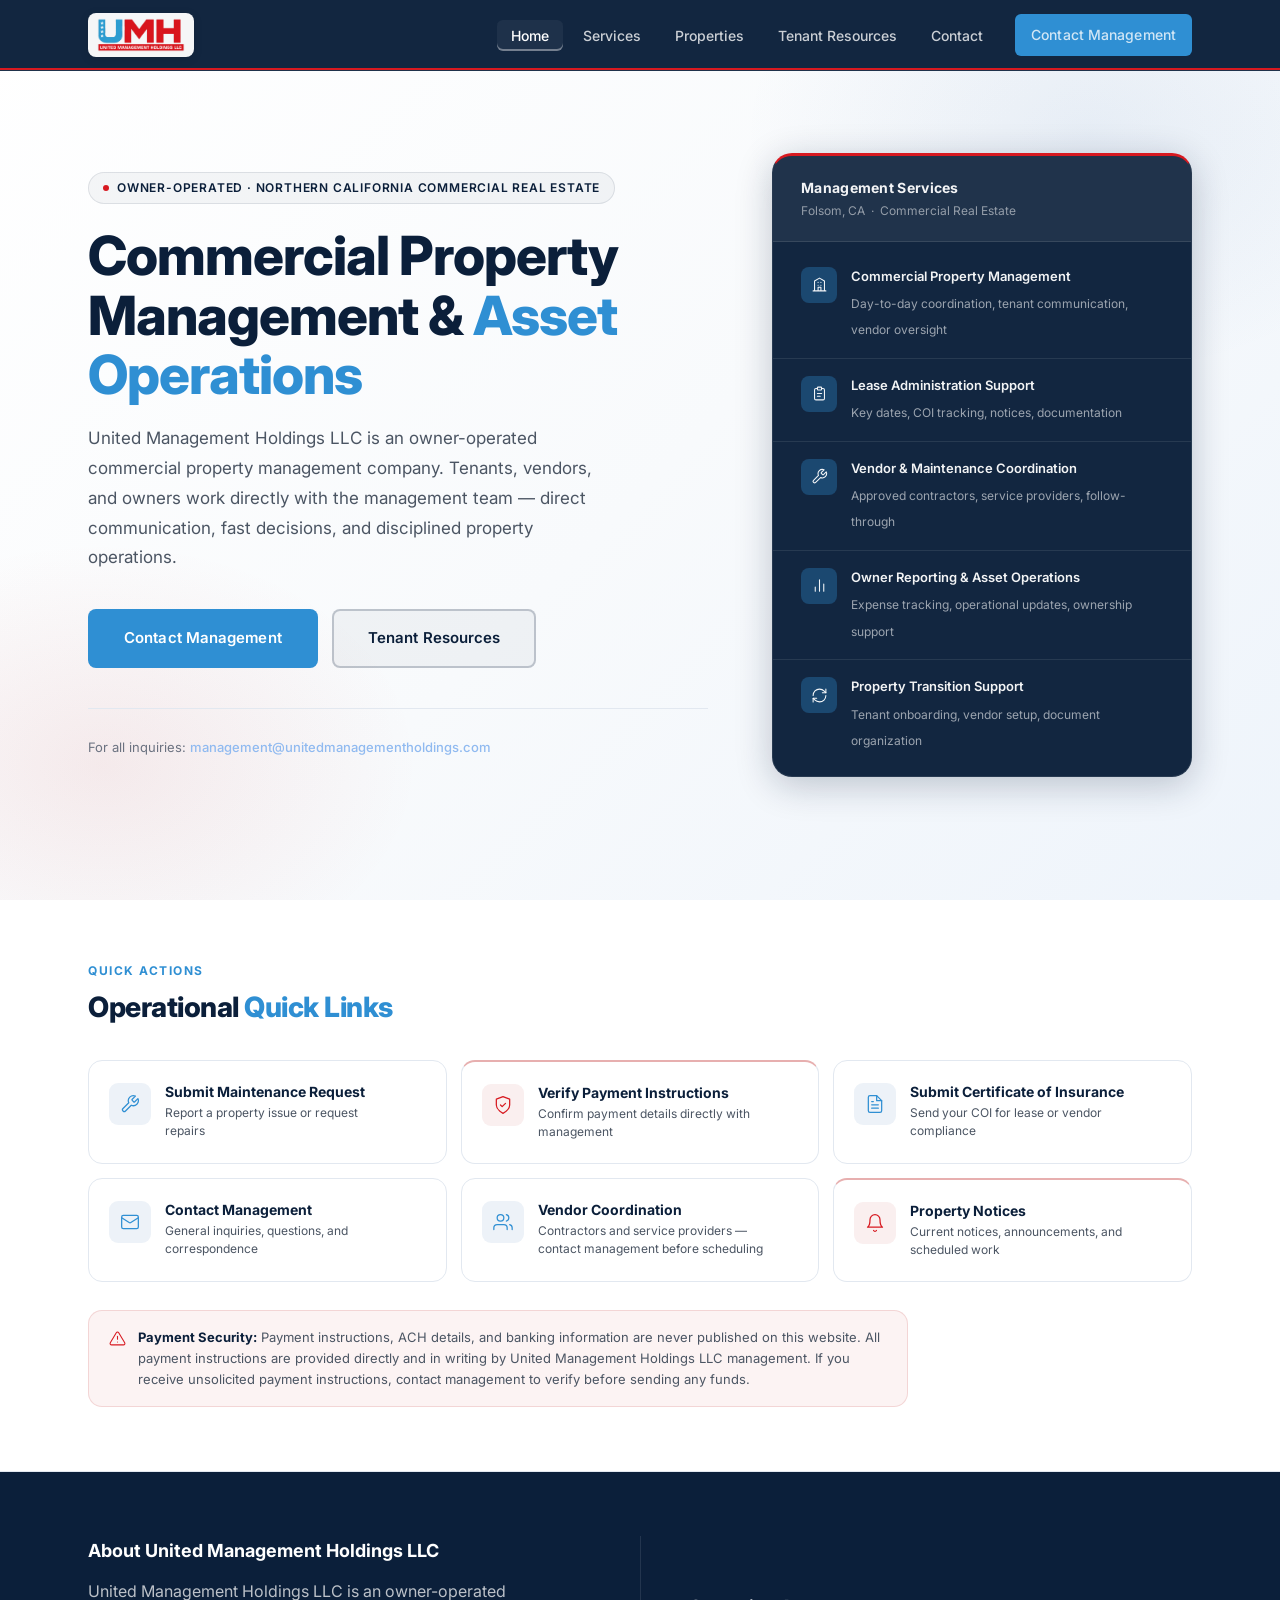
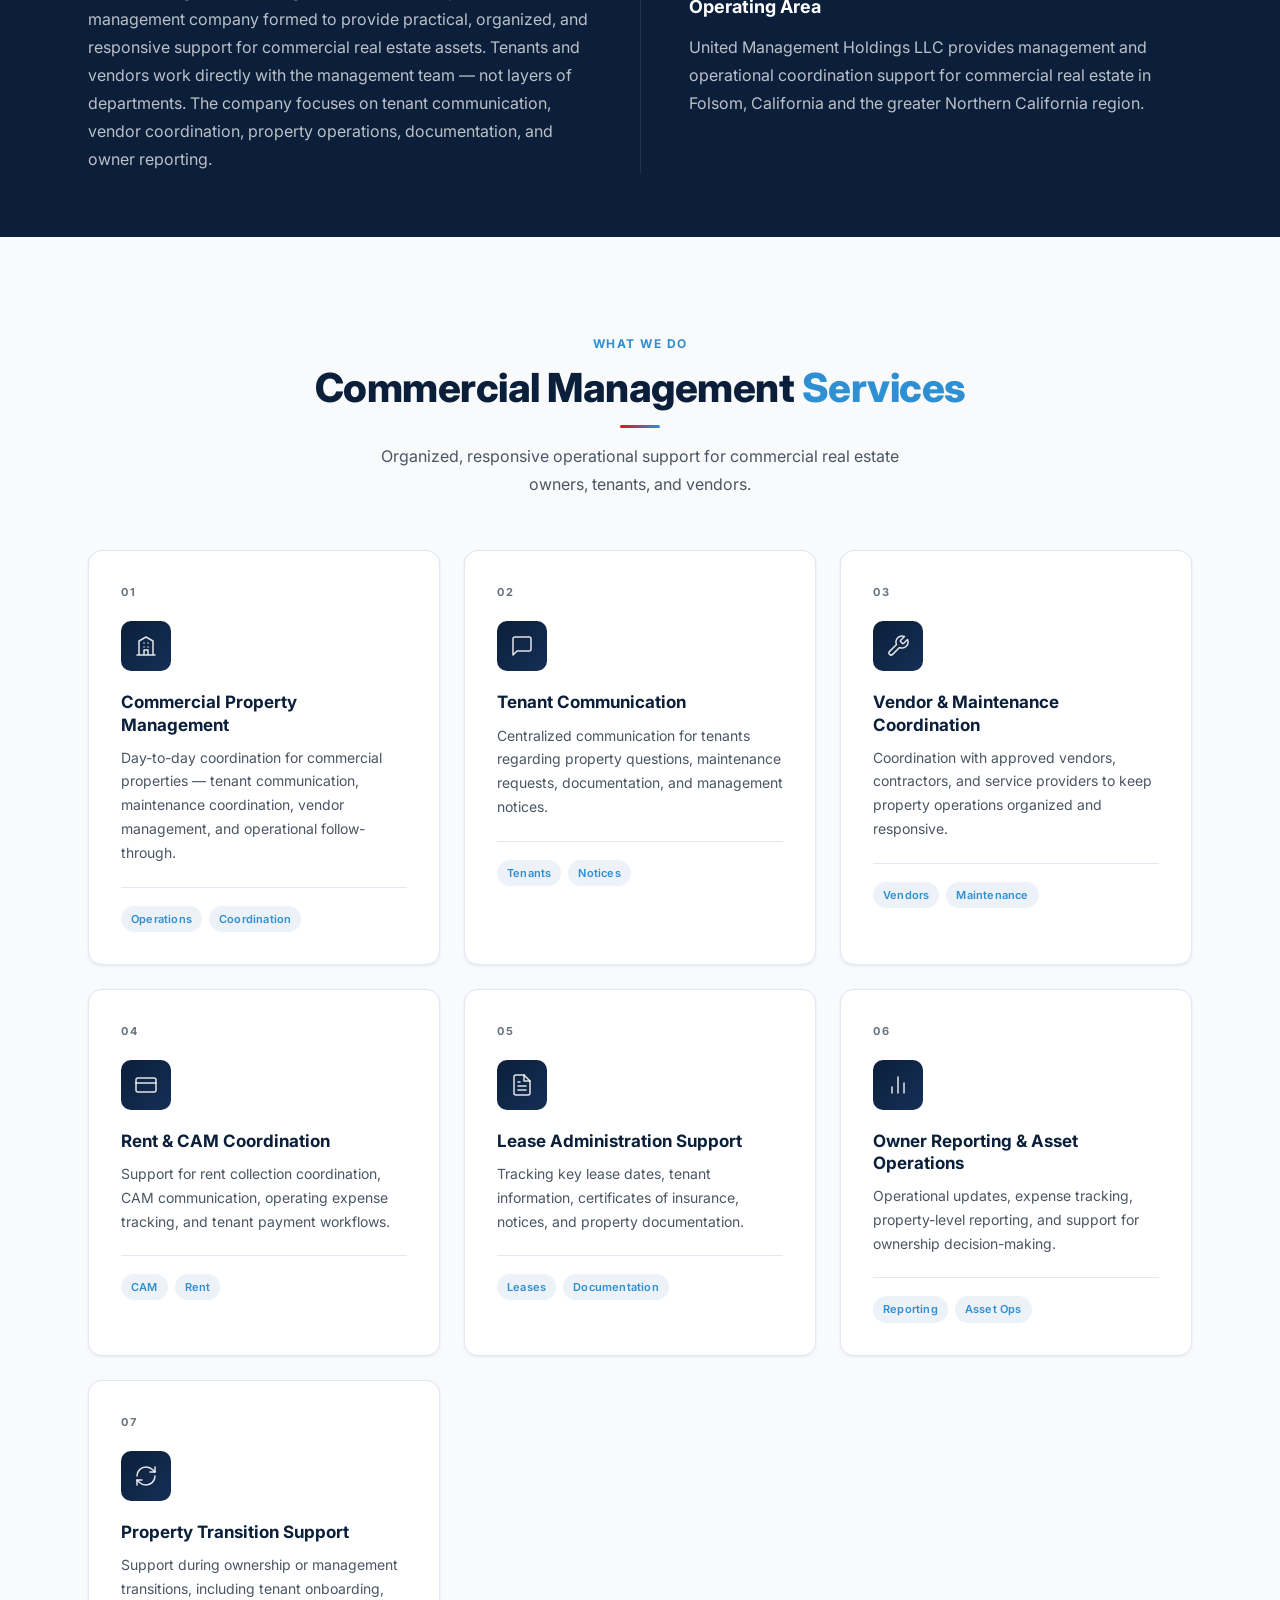
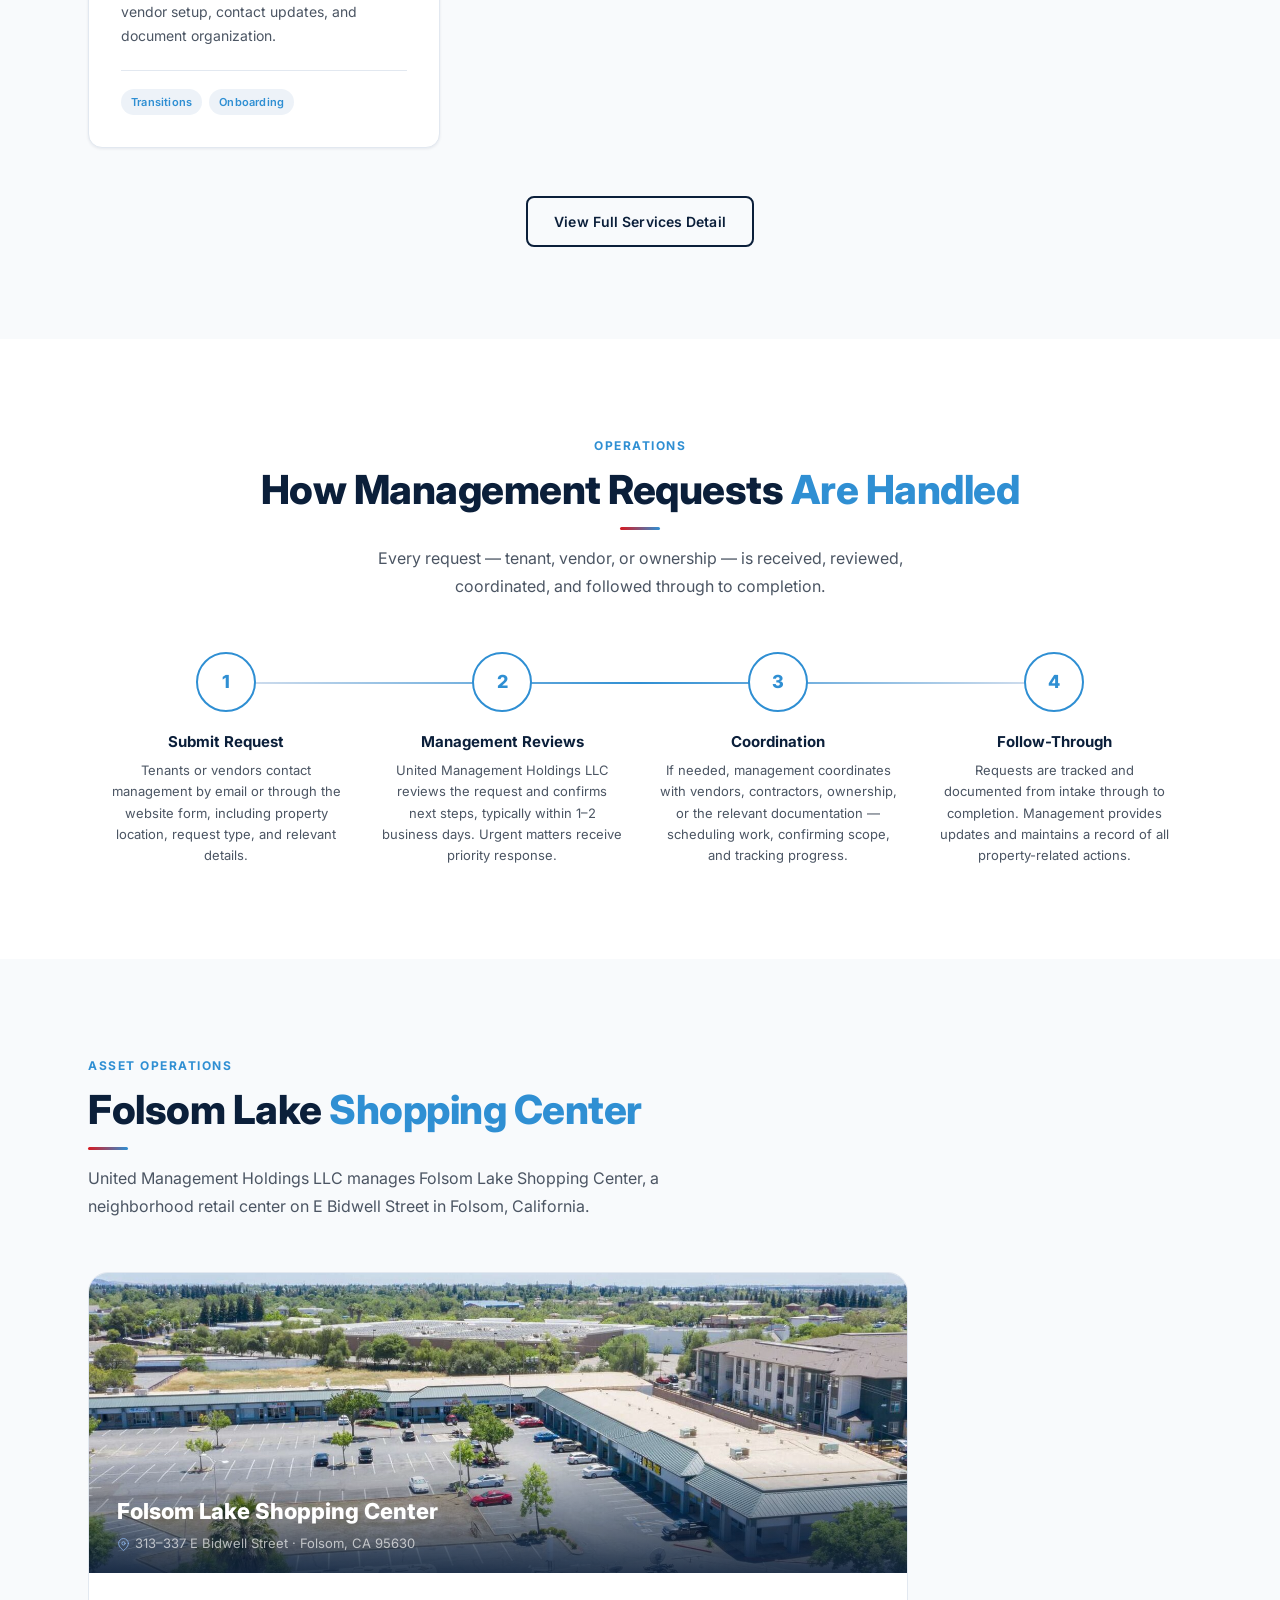
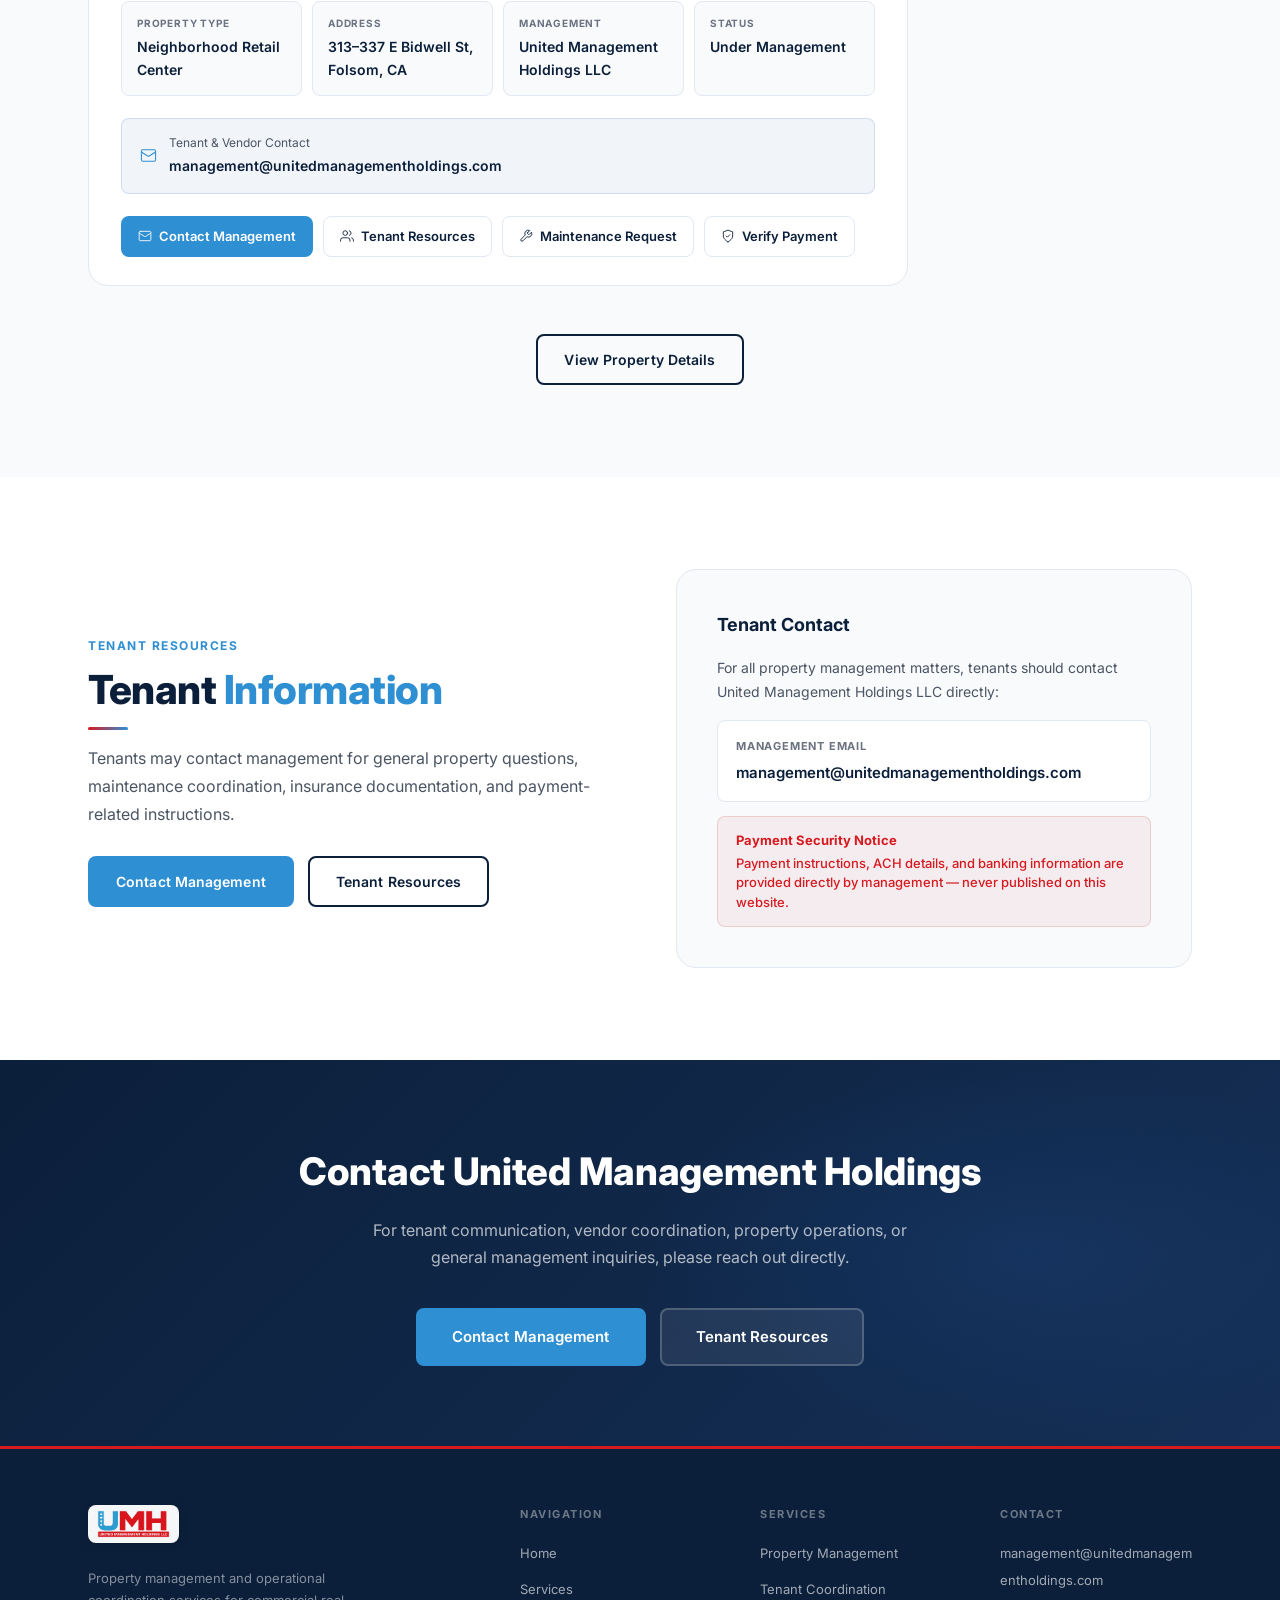
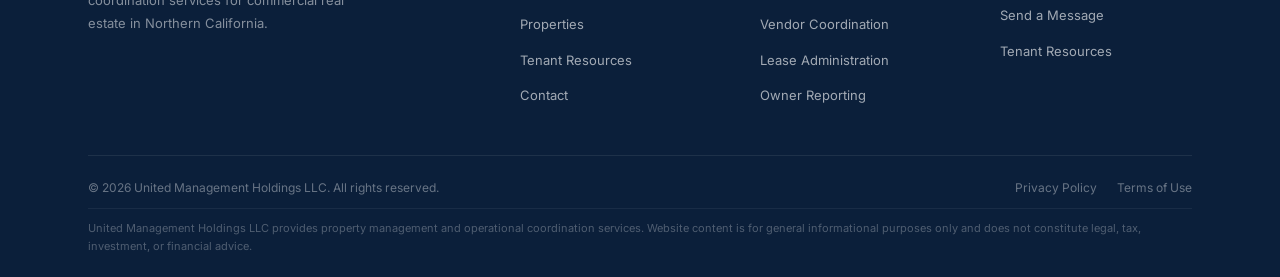
==== index.html @ 9e7177d0 "Go-live: Folsom Lake Shopping Center identity, photos, transition notice, map, tenant directory" ====
<!DOCTYPE html>
<html lang="en">
<head>
  <meta charset="UTF-8" />
  <meta name="viewport" content="width=device-width, initial-scale=1.0" />
  <title>United Management Holdings LLC | Commercial Property Management — Folsom, CA</title>
  <meta name="description" content="United Management Holdings LLC is an owner-operated commercial property management company managing Folsom Lake Shopping Center at 313–337 E Bidwell Street in Folsom, CA — tenant coordination, vendor oversight, and asset operations in Northern California." />
  <!-- Open Graph -->
  <meta property="og:type" content="website" />
  <meta property="og:title" content="United Management Holdings LLC | Commercial Property Management" />
  <meta property="og:description" content="Owner-operated commercial property management — Folsom Lake Shopping Center, 313–337 E Bidwell Street, Folsom, CA. Tenant coordination, vendor oversight, and asset operations." />
  <meta property="og:url" content="https://www.unitedmanagementholdings.com/" />
  <meta property="og:site_name" content="United Management Holdings LLC" />
  <meta property="og:image" content="https://www.unitedmanagementholdings.com/assets/umh-og-folsom.jpg" />
  <meta name="twitter:card" content="summary_large_image" />
  <meta name="twitter:title" content="United Management Holdings LLC | Commercial Property Management" />
  <meta name="twitter:description" content="Owner-operated commercial property management — Folsom Lake Shopping Center, Folsom, CA. Tenant coordination, vendor oversight, and asset operations." />
  <link rel="canonical" href="https://www.unitedmanagementholdings.com/" />
  <!-- Schema.org -->
  <script type="application/ld+json">
  {
    "@context": "https://schema.org",
    "@type": "ProfessionalService",
    "name": "United Management Holdings LLC",
    "description": "Owner-operated commercial property management and asset operations. Manager of Folsom Lake Shopping Center, 313-337 E Bidwell Street, Folsom, CA 95630.",
    "url": "https://www.unitedmanagementholdings.com",
    "email": "management@unitedmanagementholdings.com",
    "image": "https://www.unitedmanagementholdings.com/assets/umh-og-folsom.jpg",
    "areaServed": { "@type": "Place", "name": "Folsom, California" },
    "serviceType": "Commercial Property Management",
    "address": {
      "@type": "PostalAddress",
      "addressLocality": "Folsom",
      "addressRegion": "CA",
      "addressCountry": "US"
    }
  }
  </script>
  <link rel="preconnect" href="https://fonts.googleapis.com" />
  <link rel="preconnect" href="https://fonts.gstatic.com" crossorigin />
  <link href="https://fonts.googleapis.com/css2?family=Inter:wght@400;500;600;700;800&display=swap" rel="stylesheet" />
  <link rel="stylesheet" href="css/style.css" />
  <link rel="icon" type="image/png" href="assets/umh-logo-transparent.png" />
</head>
<body>

<!-- NAVBAR -->
<nav class="navbar" id="navbar">
  <div class="container">
    <a href="index.html" class="site-logo" aria-label="United Management Holdings LLC — Home">
      <img src="assets/umh-logo-transparent.png" alt="United Management Holdings LLC" class="site-logo-img" />
    </a>
    <ul class="nav-links" id="navLinks" role="navigation" aria-label="Main navigation">
      <li><a href="index.html" class="active">Home</a></li>
      <li><a href="services.html">Services</a></li>
      <li><a href="properties.html">Properties</a></li>
      <li><a href="tenant-resources.html">Tenant Resources</a></li>
      <li><a href="contact.html">Contact</a></li>
      <li class="nav-cta"><a href="contact.html" class="btn btn-primary btn-sm">Contact Management</a></li>
    </ul>
    <button class="hamburger" id="hamburger" aria-label="Open menu">
      <span></span><span></span><span></span>
    </button>
  </div>
</nav>

<!-- HERO -->
<section class="hero">
  <div class="container">
    <div class="hero-grid">
      <div>
        <div class="hero-eyebrow">Owner-Operated · Northern California Commercial Real Estate</div>
        <h1>Commercial Property<br/>Management &amp; <em>Asset Operations</em></h1>
        <p class="hero-desc">United Management Holdings LLC is an owner-operated commercial property management company. Tenants, vendors, and owners work directly with the management team — direct communication, fast decisions, and disciplined property operations.</p>
        <div class="hero-btns">
          <a href="contact.html" class="btn btn-primary btn-lg">Contact Management</a>
          <a href="tenant-resources.html" class="btn btn-ghost btn-lg">Tenant Resources</a>
        </div>
        <div class="hero-divider"></div>
        <p class="hero-note">For all inquiries: <a href="mailto:management@unitedmanagementholdings.com" style="color:#90BAF0;font-weight:500;">management@unitedmanagementholdings.com</a></p>
      </div>
      <!-- Services Overview Card -->
      <div class="hero-card">
        <div class="hero-card-header">
          <h3>Management Services</h3>
          <p>Folsom, CA &nbsp;·&nbsp; Commercial Real Estate</p>
        </div>
        <div class="hero-card-body">
          <div class="hero-card-item">
            <div class="hci-icon icon-box-36">
              <svg viewBox="0 0 24 24" fill="none" stroke="currentColor" stroke-width="1.5" stroke-linecap="round" stroke-linejoin="round"><path d="M3 21h18M5 21V7l7-4 7 4v14M10 21v-5h4v5M10 9h.01M14 9h.01M10 13h.01M14 13h.01"/></svg>
            </div>
            <div class="hci-text">
              <strong>Commercial Property Management</strong>
              <span>Day-to-day coordination, tenant communication, vendor oversight</span>
            </div>
          </div>
          <div class="hero-card-item">
            <div class="hci-icon icon-box-36">
              <svg viewBox="0 0 24 24" fill="none" stroke="currentColor" stroke-width="1.5" stroke-linecap="round" stroke-linejoin="round"><path d="M9 5H7a2 2 0 0 0-2 2v12a2 2 0 0 0 2 2h10a2 2 0 0 0 2-2V7a2 2 0 0 0-2-2h-2"/><rect x="9" y="3" width="6" height="4" rx="1"/><path d="M9 12h6M9 16h4"/></svg>
            </div>
            <div class="hci-text">
              <strong>Lease Administration Support</strong>
              <span>Key dates, COI tracking, notices, documentation</span>
            </div>
          </div>
          <div class="hero-card-item">
            <div class="hci-icon icon-box-36">
              <svg viewBox="0 0 24 24" fill="none" stroke="currentColor" stroke-width="1.5" stroke-linecap="round" stroke-linejoin="round"><path d="M14.7 6.3a1 1 0 0 0 0 1.4l1.6 1.6a1 1 0 0 0 1.4 0l3.77-3.77a6 6 0 0 1-7.94 7.94l-6.91 6.91a2.12 2.12 0 0 1-3-3l6.91-6.91a6 6 0 0 1 7.94-7.94l-3.76 3.76z"/></svg>
            </div>
            <div class="hci-text">
              <strong>Vendor &amp; Maintenance Coordination</strong>
              <span>Approved contractors, service providers, follow-through</span>
            </div>
          </div>
          <div class="hero-card-item">
            <div class="hci-icon icon-box-36">
              <svg viewBox="0 0 24 24" fill="none" stroke="currentColor" stroke-width="1.5" stroke-linecap="round" stroke-linejoin="round"><line x1="18" y1="20" x2="18" y2="10"/><line x1="12" y1="20" x2="12" y2="4"/><line x1="6" y1="20" x2="6" y2="14"/></svg>
            </div>
            <div class="hci-text">
              <strong>Owner Reporting &amp; Asset Operations</strong>
              <span>Expense tracking, operational updates, ownership support</span>
            </div>
          </div>
          <div class="hero-card-item">
            <div class="hci-icon icon-box-36">
              <svg viewBox="0 0 24 24" fill="none" stroke="currentColor" stroke-width="1.5" stroke-linecap="round" stroke-linejoin="round"><path d="M3 12a9 9 0 0 1 9-9 9.75 9.75 0 0 1 6.74 2.74L21 8"/><path d="M21 3v5h-5"/><path d="M21 12a9 9 0 0 1-9 9 9.75 9.75 0 0 1-6.74-2.74L3 16"/><path d="M8 16H3v5"/></svg>
            </div>
            <div class="hci-text">
              <strong>Property Transition Support</strong>
              <span>Tenant onboarding, vendor setup, document organization</span>
            </div>
          </div>
        </div>
      </div>
    </div>
  </div>
</section>

<!-- OPERATIONAL QUICK LINKS -->
<section class="quick-links-section">
  <div class="container">
    <div class="section-eyebrow">Quick Actions</div>
    <h2 class="section-title" style="font-size:28px;">Operational <em>Quick Links</em></h2>
    <div class="quick-links-grid">

      <a href="contact.html?type=maintenance" class="quick-link-card reveal">
        <div class="qlc-icon">
          <svg viewBox="0 0 24 24" fill="none" stroke="currentColor" stroke-width="1.5" stroke-linecap="round" stroke-linejoin="round"><path d="M14.7 6.3a1 1 0 0 0 0 1.4l1.6 1.6a1 1 0 0 0 1.4 0l3.77-3.77a6 6 0 0 1-7.94 7.94l-6.91 6.91a2.12 2.12 0 0 1-3-3l6.91-6.91a6 6 0 0 1 7.94-7.94l-3.76 3.76z"/></svg>
        </div>
        <div class="qlc-text">
          <div class="qlc-title">Submit Maintenance Request</div>
          <div class="qlc-desc">Report a property issue or request repairs</div>
        </div>
        <div class="qlc-arrow"><svg viewBox="0 0 24 24" fill="none" stroke="currentColor" stroke-width="1.5" stroke-linecap="round" stroke-linejoin="round"><line x1="5" y1="12" x2="19" y2="12"/><polyline points="12 5 19 12 12 19"/></svg></div>
      </a>

      <a href="contact.html?type=payment" class="quick-link-card reveal">
        <div class="qlc-icon">
          <svg viewBox="0 0 24 24" fill="none" stroke="currentColor" stroke-width="1.5" stroke-linecap="round" stroke-linejoin="round"><path d="M12 22s8-4 8-10V5l-8-3-8 3v7c0 6 8 10 8 10z"/><path d="m9 12 2 2 4-4"/></svg>
        </div>
        <div class="qlc-text">
          <div class="qlc-title">Verify Payment Instructions</div>
          <div class="qlc-desc">Confirm payment details directly with management</div>
        </div>
        <div class="qlc-arrow"><svg viewBox="0 0 24 24" fill="none" stroke="currentColor" stroke-width="1.5" stroke-linecap="round" stroke-linejoin="round"><line x1="5" y1="12" x2="19" y2="12"/><polyline points="12 5 19 12 12 19"/></svg></div>
      </a>

      <a href="contact.html?type=insurance" class="quick-link-card reveal">
        <div class="qlc-icon">
          <svg viewBox="0 0 24 24" fill="none" stroke="currentColor" stroke-width="1.5" stroke-linecap="round" stroke-linejoin="round"><path d="M14 2H6a2 2 0 0 0-2 2v16a2 2 0 0 0 2 2h12a2 2 0 0 0 2-2V8z"/><polyline points="14 2 14 8 20 8"/><line x1="16" y1="13" x2="8" y2="13"/><line x1="16" y1="17" x2="8" y2="17"/><line x1="10" y1="9" x2="8" y2="9"/></svg>
        </div>
        <div class="qlc-text">
          <div class="qlc-title">Submit Certificate of Insurance</div>
          <div class="qlc-desc">Send your COI for lease or vendor compliance</div>
        </div>
        <div class="qlc-arrow"><svg viewBox="0 0 24 24" fill="none" stroke="currentColor" stroke-width="1.5" stroke-linecap="round" stroke-linejoin="round"><line x1="5" y1="12" x2="19" y2="12"/><polyline points="12 5 19 12 12 19"/></svg></div>
      </a>

      <a href="contact.html" class="quick-link-card reveal">
        <div class="qlc-icon">
          <svg viewBox="0 0 24 24" fill="none" stroke="currentColor" stroke-width="1.5" stroke-linecap="round" stroke-linejoin="round"><rect x="2" y="4" width="20" height="16" rx="2"/><path d="m22 7-8.97 5.7a1.94 1.94 0 0 1-2.06 0L2 7"/></svg>
        </div>
        <div class="qlc-text">
          <div class="qlc-title">Contact Management</div>
          <div class="qlc-desc">General inquiries, questions, and correspondence</div>
        </div>
        <div class="qlc-arrow"><svg viewBox="0 0 24 24" fill="none" stroke="currentColor" stroke-width="1.5" stroke-linecap="round" stroke-linejoin="round"><line x1="5" y1="12" x2="19" y2="12"/><polyline points="12 5 19 12 12 19"/></svg></div>
      </a>

      <a href="contact.html?type=vendor" class="quick-link-card reveal">
        <div class="qlc-icon">
          <svg viewBox="0 0 24 24" fill="none" stroke="currentColor" stroke-width="1.5" stroke-linecap="round" stroke-linejoin="round"><path d="M17 21v-2a4 4 0 0 0-4-4H5a4 4 0 0 0-4 4v2"/><circle cx="9" cy="7" r="4"/><path d="M23 21v-2a4 4 0 0 0-3-3.87"/><path d="M16 3.13a4 4 0 0 1 0 7.75"/></svg>
        </div>
        <div class="qlc-text">
          <div class="qlc-title">Vendor Coordination</div>
          <div class="qlc-desc">Contractors and service providers — contact management before scheduling</div>
        </div>
        <div class="qlc-arrow"><svg viewBox="0 0 24 24" fill="none" stroke="currentColor" stroke-width="1.5" stroke-linecap="round" stroke-linejoin="round"><line x1="5" y1="12" x2="19" y2="12"/><polyline points="12 5 19 12 12 19"/></svg></div>
      </a>

      <a href="tenant-resources.html#notices" class="quick-link-card reveal">
        <div class="qlc-icon">
          <svg viewBox="0 0 24 24" fill="none" stroke="currentColor" stroke-width="1.5" stroke-linecap="round" stroke-linejoin="round"><path d="M18 8A6 6 0 0 0 6 8c0 7-3 9-3 9h18s-3-2-3-9"/><path d="M13.73 21a2 2 0 0 1-3.46 0"/></svg>
        </div>
        <div class="qlc-text">
          <div class="qlc-title">Property Notices</div>
          <div class="qlc-desc">Current notices, announcements, and scheduled work</div>
        </div>
        <div class="qlc-arrow"><svg viewBox="0 0 24 24" fill="none" stroke="currentColor" stroke-width="1.5" stroke-linecap="round" stroke-linejoin="round"><line x1="5" y1="12" x2="19" y2="12"/><polyline points="12 5 19 12 12 19"/></svg></div>
      </a>

    </div>

    <!-- Payment Security Notice -->
    <div style="margin-top:28px;padding:16px 20px;background:rgba(185,28,28,0.05);border:1px solid rgba(185,28,28,0.14);border-radius:var(--radius-lg);display:flex;align-items:flex-start;gap:12px;max-width:820px;">
      <div style="color:var(--red);flex-shrink:0;margin-top:1px;">
        <svg width="17" height="17" viewBox="0 0 24 24" fill="none" stroke="currentColor" stroke-width="1.5" stroke-linecap="round" stroke-linejoin="round"><path d="m10.29 3.86-8.47 14.14A2 2 0 0 0 3.53 21h16.94a2 2 0 0 0 1.71-3L13.71 3.86a2 2 0 0 0-3.42 0z"/><line x1="12" y1="9" x2="12" y2="13"/><line x1="12" y1="17" x2="12.01" y2="17"/></svg>
      </div>
      <p style="font-size:13px;color:var(--text-sec);line-height:1.6;"><strong style="color:var(--navy);">Payment Security:</strong> Payment instructions, ACH details, and banking information are never published on this website. All payment instructions are provided directly and in writing by United Management Holdings LLC management. If you receive unsolicited payment instructions, contact management to verify before sending any funds.</p>
    </div>
  </div>
</section>

<!-- ABOUT STRIP -->
<div class="about-strip">
  <div class="container">
    <div class="about-strip-grid">
      <div class="about-strip-col">
        <h3>About United Management Holdings LLC</h3>
        <p>United Management Holdings LLC is an owner-operated management company formed to provide practical, organized, and responsive support for commercial real estate assets. Tenants and vendors work directly with the management team — not layers of departments. The company focuses on tenant communication, vendor coordination, property operations, documentation, and owner reporting.</p>
      </div>
      <div class="about-strip-divider"></div>
      <div class="about-strip-col">
        <h3>Operating Area</h3>
        <p>United Management Holdings LLC provides management and operational coordination support for commercial real estate in Folsom, California and the greater Northern California region.</p>
      </div>
    </div>
  </div>
</div>

<!-- SERVICES -->
<section class="section section-alt">
  <div class="container">
    <div class="section-header centered">
      <div class="section-eyebrow">What We Do</div>
      <h2 class="section-title">Commercial Management <em>Services</em></h2>
      <div class="accent-bar centered"></div>
      <p class="section-desc">Organized, responsive operational support for commercial real estate owners, tenants, and vendors.</p>
    </div>
    <div class="services-grid">

      <div class="service-card reveal">
        <div class="service-card-num">01</div>
        <div class="service-icon-wrap icon-box icon-box-navy icon-box-50">
          <svg viewBox="0 0 24 24" fill="none" stroke="currentColor" stroke-width="1.5" stroke-linecap="round" stroke-linejoin="round"><path d="M3 21h18M5 21V7l7-4 7 4v14M10 21v-5h4v5M10 9h.01M14 9h.01M10 13h.01M14 13h.01"/></svg>
        </div>
        <h3>Commercial Property Management</h3>
        <p>Day-to-day coordination for commercial properties — tenant communication, maintenance coordination, vendor management, and operational follow-through.</p>
        <div class="service-card-footer"><div class="service-card-tags"><span class="tag">Operations</span><span class="tag">Coordination</span></div></div>
      </div>

      <div class="service-card reveal">
        <div class="service-card-num">02</div>
        <div class="service-icon-wrap icon-box icon-box-navy icon-box-50">
          <svg viewBox="0 0 24 24" fill="none" stroke="currentColor" stroke-width="1.5" stroke-linecap="round" stroke-linejoin="round"><path d="M21 15a2 2 0 0 1-2 2H7l-4 4V5a2 2 0 0 1 2-2h14a2 2 0 0 1 2 2z"/></svg>
        </div>
        <h3>Tenant Communication</h3>
        <p>Centralized communication for tenants regarding property questions, maintenance requests, documentation, and management notices.</p>
        <div class="service-card-footer"><div class="service-card-tags"><span class="tag">Tenants</span><span class="tag">Notices</span></div></div>
      </div>

      <div class="service-card reveal">
        <div class="service-card-num">03</div>
        <div class="service-icon-wrap icon-box icon-box-navy icon-box-50">
          <svg viewBox="0 0 24 24" fill="none" stroke="currentColor" stroke-width="1.5" stroke-linecap="round" stroke-linejoin="round"><path d="M14.7 6.3a1 1 0 0 0 0 1.4l1.6 1.6a1 1 0 0 0 1.4 0l3.77-3.77a6 6 0 0 1-7.94 7.94l-6.91 6.91a2.12 2.12 0 0 1-3-3l6.91-6.91a6 6 0 0 1 7.94-7.94l-3.76 3.76z"/></svg>
        </div>
        <h3>Vendor &amp; Maintenance Coordination</h3>
        <p>Coordination with approved vendors, contractors, and service providers to keep property operations organized and responsive.</p>
        <div class="service-card-footer"><div class="service-card-tags"><span class="tag">Vendors</span><span class="tag">Maintenance</span></div></div>
      </div>

      <div class="service-card reveal">
        <div class="service-card-num">04</div>
        <div class="service-icon-wrap icon-box icon-box-navy icon-box-50">
          <svg viewBox="0 0 24 24" fill="none" stroke="currentColor" stroke-width="1.5" stroke-linecap="round" stroke-linejoin="round"><rect x="2" y="5" width="20" height="14" rx="2"/><line x1="2" y1="10" x2="22" y2="10"/></svg>
        </div>
        <h3>Rent &amp; CAM Coordination</h3>
        <p>Support for rent collection coordination, CAM communication, operating expense tracking, and tenant payment workflows.</p>
        <div class="service-card-footer"><div class="service-card-tags"><span class="tag">CAM</span><span class="tag">Rent</span></div></div>
      </div>

      <div class="service-card reveal">
        <div class="service-card-num">05</div>
        <div class="service-icon-wrap icon-box icon-box-navy icon-box-50">
          <svg viewBox="0 0 24 24" fill="none" stroke="currentColor" stroke-width="1.5" stroke-linecap="round" stroke-linejoin="round"><path d="M14 2H6a2 2 0 0 0-2 2v16a2 2 0 0 0 2 2h12a2 2 0 0 0 2-2V8z"/><polyline points="14 2 14 8 20 8"/><line x1="16" y1="13" x2="8" y2="13"/><line x1="16" y1="17" x2="8" y2="17"/><line x1="10" y1="9" x2="8" y2="9"/></svg>
        </div>
        <h3>Lease Administration Support</h3>
        <p>Tracking key lease dates, tenant information, certificates of insurance, notices, and property documentation.</p>
        <div class="service-card-footer"><div class="service-card-tags"><span class="tag">Leases</span><span class="tag">Documentation</span></div></div>
      </div>

      <div class="service-card reveal">
        <div class="service-card-num">06</div>
        <div class="service-icon-wrap icon-box icon-box-navy icon-box-50">
          <svg viewBox="0 0 24 24" fill="none" stroke="currentColor" stroke-width="1.5" stroke-linecap="round" stroke-linejoin="round"><line x1="18" y1="20" x2="18" y2="10"/><line x1="12" y1="20" x2="12" y2="4"/><line x1="6" y1="20" x2="6" y2="14"/></svg>
        </div>
        <h3>Owner Reporting &amp; Asset Operations</h3>
        <p>Operational updates, expense tracking, property-level reporting, and support for ownership decision-making.</p>
        <div class="service-card-footer"><div class="service-card-tags"><span class="tag">Reporting</span><span class="tag">Asset Ops</span></div></div>
      </div>

      <div class="service-card reveal">
        <div class="service-card-num">07</div>
        <div class="service-icon-wrap icon-box icon-box-navy icon-box-50">
          <svg viewBox="0 0 24 24" fill="none" stroke="currentColor" stroke-width="1.5" stroke-linecap="round" stroke-linejoin="round"><path d="M3 12a9 9 0 0 1 9-9 9.75 9.75 0 0 1 6.74 2.74L21 8"/><path d="M21 3v5h-5"/><path d="M21 12a9 9 0 0 1-9 9 9.75 9.75 0 0 1-6.74-2.74L3 16"/><path d="M8 16H3v5"/></svg>
        </div>
        <h3>Property Transition Support</h3>
        <p>Support during ownership or management transitions, including tenant onboarding, vendor setup, contact updates, and document organization.</p>
        <div class="service-card-footer"><div class="service-card-tags"><span class="tag">Transitions</span><span class="tag">Onboarding</span></div></div>
      </div>

    </div>
    <div class="text-center mt-48">
      <a href="services.html" class="btn btn-outline-navy">View Full Services Detail</a>
    </div>
  </div>
</section>

<!-- HOW REQUESTS ARE HANDLED -->
<section class="section process-section">
  <div class="container">
    <div class="section-header centered">
      <div class="section-eyebrow">Operations</div>
      <h2 class="section-title">How Management Requests <em>Are Handled</em></h2>
      <div class="accent-bar centered"></div>
      <p class="section-desc">Every request — tenant, vendor, or ownership — is received, reviewed, coordinated, and followed through to completion.</p>
    </div>
    <div class="process-steps">
      <div class="process-step reveal">
        <div class="process-step-num">1</div>
        <h4>Submit Request</h4>
        <p>Tenants or vendors contact management by email or through the website form, including property location, request type, and relevant details.</p>
      </div>
      <div class="process-step reveal">
        <div class="process-step-num">2</div>
        <h4>Management Reviews</h4>
        <p>United Management Holdings LLC reviews the request and confirms next steps, typically within 1–2 business days. Urgent matters receive priority response.</p>
      </div>
      <div class="process-step reveal">
        <div class="process-step-num">3</div>
        <h4>Coordination</h4>
        <p>If needed, management coordinates with vendors, contractors, ownership, or the relevant documentation — scheduling work, confirming scope, and tracking progress.</p>
      </div>
      <div class="process-step reveal">
        <div class="process-step-num">4</div>
        <h4>Follow-Through</h4>
        <p>Requests are tracked and documented from intake through to completion. Management provides updates and maintains a record of all property-related actions.</p>
      </div>
    </div>
  </div>
</section>

<!-- FOLSOM PROPERTY / ASSET OPERATIONS -->
<section class="section section-alt">
  <div class="container">
    <div class="section-header">
      <div class="section-eyebrow">Asset Operations</div>
      <h2 class="section-title">Folsom Lake <em>Shopping Center</em></h2>
      <div class="accent-bar"></div>
      <p class="section-desc">United Management Holdings LLC manages Folsom Lake Shopping Center, a neighborhood retail center on E Bidwell Street in Folsom, California.</p>
    </div>

    <div class="property-location-card reveal">
      <div class="property-photo-area photo-live">
        <img src="assets/folsom-property-main.jpg" alt="Folsom Lake Shopping Center — 313-337 E Bidwell Street, Folsom, California" loading="lazy" />
        <div class="property-photo-overlay">
          <h3>Folsom Lake Shopping Center</h3>
          <div class="prop-loc">
            <svg viewBox="0 0 24 24" fill="none" stroke="currentColor" stroke-width="1.5" stroke-linecap="round" stroke-linejoin="round"><path d="M21 10c0 7-9 13-9 13s-9-6-9-13a9 9 0 0 1 18 0z"/><circle cx="12" cy="10" r="3"/></svg>
            313–337 E Bidwell Street · Folsom, CA 95630
          </div>
        </div>
      </div>
      <!-- Body -->
      <div class="property-body">
        <div class="property-meta-grid">
          <div class="property-meta-item">
            <div class="pmi-label">Property Type</div>
            <div class="pmi-value">Neighborhood Retail Center</div>
          </div>
          <div class="property-meta-item">
            <div class="pmi-label">Address</div>
            <div class="pmi-value">313–337 E Bidwell St, Folsom, CA</div>
          </div>
          <div class="property-meta-item">
            <div class="pmi-label">Management</div>
            <div class="pmi-value">United Management Holdings LLC</div>
          </div>
          <div class="property-meta-item">
            <div class="pmi-label">Status</div>
            <div class="pmi-value">Under Management</div>
          </div>
        </div>
        <div class="property-contact-bar">
          <svg viewBox="0 0 24 24" fill="none" stroke="currentColor" stroke-width="1.5" stroke-linecap="round" stroke-linejoin="round"><rect x="2" y="4" width="20" height="16" rx="2"/><path d="m22 7-8.97 5.7a1.94 1.94 0 0 1-2.06 0L2 7"/></svg>
          <div>
            <div class="pcb-label">Tenant &amp; Vendor Contact</div>
            <a href="mailto:management@unitedmanagementholdings.com">management@unitedmanagementholdings.com</a>
          </div>
        </div>
        <div class="property-quick-actions">
          <a href="contact.html" class="pqa-btn pqa-btn-primary">
            <svg viewBox="0 0 24 24" fill="none" stroke="currentColor" stroke-width="1.5" stroke-linecap="round" stroke-linejoin="round"><rect x="2" y="4" width="20" height="16" rx="2"/><path d="m22 7-8.97 5.7a1.94 1.94 0 0 1-2.06 0L2 7"/></svg>
            Contact Management
          </a>
          <a href="tenant-resources.html" class="pqa-btn pqa-btn-outline">
            <svg viewBox="0 0 24 24" fill="none" stroke="currentColor" stroke-width="1.5" stroke-linecap="round" stroke-linejoin="round"><path d="M17 21v-2a4 4 0 0 0-4-4H5a4 4 0 0 0-4 4v2"/><circle cx="9" cy="7" r="4"/><path d="M23 21v-2a4 4 0 0 0-3-3.87"/><path d="M16 3.13a4 4 0 0 1 0 7.75"/></svg>
            Tenant Resources
          </a>
          <a href="contact.html?type=maintenance" class="pqa-btn pqa-btn-outline">
            <svg viewBox="0 0 24 24" fill="none" stroke="currentColor" stroke-width="1.5" stroke-linecap="round" stroke-linejoin="round"><path d="M14.7 6.3a1 1 0 0 0 0 1.4l1.6 1.6a1 1 0 0 0 1.4 0l3.77-3.77a6 6 0 0 1-7.94 7.94l-6.91 6.91a2.12 2.12 0 0 1-3-3l6.91-6.91a6 6 0 0 1 7.94-7.94l-3.76 3.76z"/></svg>
            Maintenance Request
          </a>
          <a href="contact.html?type=payment" class="pqa-btn pqa-btn-outline">
            <svg viewBox="0 0 24 24" fill="none" stroke="currentColor" stroke-width="1.5" stroke-linecap="round" stroke-linejoin="round"><path d="M12 22s8-4 8-10V5l-8-3-8 3v7c0 6 8 10 8 10z"/><path d="m9 12 2 2 4-4"/></svg>
            Verify Payment
          </a>
        </div>
      </div>
    </div>

    <div class="text-center mt-48">
      <a href="properties.html" class="btn btn-outline-navy">View Property Details</a>
    </div>
  </div>
</section>

<!-- TENANT RESOURCES PREVIEW -->
<section class="section">
  <div class="container">
    <div class="two-col align-center">
      <div>
        <div class="section-eyebrow">Tenant Resources</div>
        <h2 class="section-title">Tenant <em>Information</em></h2>
        <div class="accent-bar"></div>
        <p class="section-desc" style="margin-bottom:28px;">Tenants may contact management for general property questions, maintenance coordination, insurance documentation, and payment-related instructions.</p>
        <div style="display:flex;gap:14px;flex-wrap:wrap;">
          <a href="contact.html" class="btn btn-primary">Contact Management</a>
          <a href="tenant-resources.html" class="btn btn-outline-navy">Tenant Resources</a>
        </div>
      </div>
      <div class="info-panel reveal">
        <h3>Tenant Contact</h3>
        <p>For all property management matters, tenants should contact United Management Holdings LLC directly:</p>
        <div style="margin-top:16px;padding:16px 18px;background:var(--white);border:1px solid var(--border);border-radius:var(--radius);">
          <span style="font-size:11px;font-weight:700;color:var(--text-light);text-transform:uppercase;letter-spacing:0.8px;display:block;margin-bottom:4px;">Management Email</span>
          <a href="mailto:management@unitedmanagementholdings.com" style="font-size:15px;font-weight:600;color:var(--navy);">management@unitedmanagementholdings.com</a>
        </div>
        <div class="alert" style="margin-top:14px;">
          <strong style="display:block;margin-bottom:3px;">Payment Security Notice</strong>
          Payment instructions, ACH details, and banking information are provided directly by management — never published on this website.
        </div>
      </div>
    </div>
  </div>
</section>

<!-- CTA BANNER -->
<section class="cta-banner">
  <div class="container">
    <h2>Contact United Management Holdings</h2>
    <p>For tenant communication, vendor coordination, property operations, or general management inquiries, please reach out directly.</p>
    <div class="cta-btns">
      <a href="contact.html" class="btn btn-primary btn-lg">Contact Management</a>
      <a href="tenant-resources.html" class="btn btn-ghost btn-lg">Tenant Resources</a>
    </div>
  </div>
</section>

<!-- FOOTER -->
<footer class="footer">
  <div class="container">
    <div class="footer-grid">
      <div class="footer-brand">
        <a href="index.html" class="site-logo footer-site-logo">
          <img src="assets/umh-logo-transparent.png" alt="United Management Holdings LLC" class="site-logo-img" />
        </a>
        <p>Property management and operational coordination services for commercial real estate in Northern California.</p>
      </div>
      <div class="footer-col">
        <h5>Navigation</h5>
        <ul>
          <li><a href="index.html">Home</a></li>
          <li><a href="services.html">Services</a></li>
          <li><a href="properties.html">Properties</a></li>
          <li><a href="tenant-resources.html">Tenant Resources</a></li>
          <li><a href="contact.html">Contact</a></li>
        </ul>
      </div>
      <div class="footer-col">
        <h5>Services</h5>
        <ul>
          <li><a href="services.html">Property Management</a></li>
          <li><a href="services.html">Tenant Coordination</a></li>
          <li><a href="services.html">Vendor Coordination</a></li>
          <li><a href="services.html">Lease Administration</a></li>
          <li><a href="services.html">Owner Reporting</a></li>
        </ul>
      </div>
      <div class="footer-col">
        <h5>Contact</h5>
        <ul>
          <li><a href="mailto:management@unitedmanagementholdings.com">management@unitedmanagementholdings.com</a></li>
          <li><a href="contact.html">Send a Message</a></li>
          <li><a href="tenant-resources.html">Tenant Resources</a></li>
        </ul>
      </div>
    </div>
    <div class="footer-bottom">
      <div class="footer-bottom-top">
        <span class="footer-copy">© 2026 United Management Holdings LLC. All rights reserved.</span>
        <div class="footer-links">
          <a href="privacy.html">Privacy Policy</a>
          <a href="terms.html">Terms of Use</a>
        </div>
      </div>
      <p class="footer-disclaimer">United Management Holdings LLC provides property management and operational coordination services. Website content is for general informational purposes only and does not constitute legal, tax, investment, or financial advice.</p>    </div>
  </div>
</footer>

<script src="js/main.js"></script>
</body>
</html>
---- css/style.css ----
/* ============================================================
   United Management Holdings LLC — Main Stylesheet
   Brand: UMH | Commercial Property Management & Asset Operations
   Palette: Navy #0B1F3A | Blue #2F8FD3 | Red #D71920 | #F8FAFC
   ============================================================ */

/* --- Reset & Variables --- */
*, *::before, *::after { box-sizing: border-box; margin: 0; padding: 0; }

:root {
  --navy:        #0B1F3A;
  --navy-mid:    #152F56;
  --blue:        #2F8FD3;
  --blue-light:  #35A9E6;
  --red:         #D71920;
  --red-light:   #EF2A2A;
  --bg:          #F8FAFC;
  --white:       #FFFFFF;
  --border:      #E2E8F0;
  --text:        #111827;
  --text-sec:    #4B5563;
  --text-light:  #6B7280;
  --shadow-sm:   0 1px 3px rgba(11,31,58,0.08);
  --shadow:      0 4px 20px rgba(11,31,58,0.10);
  --shadow-lg:   0 12px 40px rgba(11,31,58,0.14);
  --radius:      8px;
  --radius-lg:   14px;
  --radius-xl:   20px;
  --transition:  0.22s ease;
  --max-width:   1160px;
}

html { scroll-behavior: smooth; overflow-x: hidden; max-width: 100%; }
body {
  font-family: 'Inter', 'Segoe UI', -apple-system, Arial, sans-serif;
  color: var(--text);
  background: var(--white);
  line-height: 1.65;
  font-size: 16px;
  -webkit-font-smoothing: antialiased;
  overflow-x: hidden;
  max-width: 100%;
}
a { text-decoration: none; color: inherit; }
img { max-width: 100%; display: block; }
ul { list-style: none; }

/* ---- Global overflow protection (individual rules below can override max-width) ---- */
.container,
.hero,
.hero-grid,
.quick-links-grid,
.services-grid,
.property-location-card,
.form-card,
.service-card,
.quick-link-card,
.notice-board,
.callout-panel,
.info-panel,
.footer-grid {
  max-width: 100%;
}

/* ---- Long text / email link wrapping ---- */
a,
p,
.cib-value,
.property-contact-bar a,
.footer-col a,
.hero-note,
.form-note {
  overflow-wrap: anywhere;
}

.container {
  max-width: var(--max-width);
  margin: 0 auto;
  padding: 0 28px;
}

/* ===================== SITE LOGO (image) ===================== */
.site-logo {
  display: inline-flex;
  align-items: center;
  gap: 12px;
  text-decoration: none;
  flex-shrink: 0;
}
.site-logo-img {
  height: 44px;
  width: auto;
  display: block;
}
.navbar .site-logo-img,
.footer .site-logo-img {
  background: rgba(255,255,255,0.96);
  padding: 5px 9px;
  border-radius: 8px;
  box-shadow: 0 2px 10px rgba(0,0,0,0.12);
}
.site-logo-text { display: flex; flex-direction: column; }
.site-logo-name {
  font-size: 15px;
  font-weight: 700;
  color: var(--white);
  letter-spacing: -0.2px;
  line-height: 1.15;
}
.site-logo-sub {
  font-size: 10px;
  font-weight: 500;
  color: rgba(255,255,255,0.55);
  letter-spacing: 0.8px;
  text-transform: uppercase;
  margin-top: 1px;
}
.footer-site-logo .site-logo-img { height: 38px; }

/* ===================== BUTTONS ===================== */
.btn {
  display: inline-flex;
  align-items: center;
  gap: 8px;
  padding: 12px 26px;
  border-radius: var(--radius);
  font-weight: 600;
  font-size: 14px;
  cursor: pointer;
  transition: all var(--transition);
  border: 2px solid transparent;
  white-space: nowrap;
  letter-spacing: 0.1px;
}
.btn-primary {
  background: var(--blue);
  color: var(--white);
}
.btn-primary:hover {
  background: var(--blue-light);
  transform: translateY(-1px);
  box-shadow: 0 6px 18px rgba(30,90,168,0.30);
}
.btn-outline-white {
  background: transparent;
  border-color: rgba(255,255,255,0.45);
  color: var(--white);
}
.btn-outline-white:hover {
  background: rgba(255,255,255,0.10);
  border-color: rgba(255,255,255,0.75);
}
.btn-outline-navy {
  background: transparent;
  border-color: var(--navy);
  color: var(--navy);
}
.btn-outline-navy:hover {
  background: var(--navy);
  color: var(--white);
  transform: translateY(-1px);
}
.btn-red {
  background: var(--red);
  color: var(--white);
}
.btn-red:hover {
  background: var(--red-light);
  transform: translateY(-1px);
  box-shadow: 0 6px 18px rgba(185,28,28,0.28);
}
.btn-ghost {
  background: rgba(255,255,255,0.08);
  border-color: rgba(255,255,255,0.2);
  color: var(--white);
}
.btn-ghost:hover {
  background: rgba(255,255,255,0.15);
  border-color: rgba(255,255,255,0.4);
}
.btn-sm { padding: 9px 18px; font-size: 13px; }
.btn-lg { padding: 15px 34px; font-size: 15px; }

/* ===================== NAVBAR ===================== */
.navbar {
  position: fixed;
  top: 0; left: 0; right: 0;
  z-index: 1000;
  background: rgba(11,31,58,0.97);
  backdrop-filter: blur(10px);
  border-bottom: 1px solid rgba(255,255,255,0.06);
  transition: background var(--transition), box-shadow var(--transition);
}
.navbar::after {
  content: '';
  position: absolute;
  bottom: 0; left: 0; right: 0;
  height: 2px;
  background: var(--red);
  z-index: 1;
}
.navbar.scrolled {
  background: rgba(11,31,58,0.99);
  box-shadow: 0 2px 20px rgba(0,0,0,0.2);
}
.navbar .container {
  display: flex;
  align-items: center;
  justify-content: space-between;
  height: 70px;
}
.nav-links {
  display: flex;
  align-items: center;
  gap: 6px;
}
.nav-links a {
  color: rgba(255,255,255,0.78);
  font-size: 14px;
  font-weight: 500;
  padding: 7px 14px;
  border-radius: 6px;
  transition: all var(--transition);
}
.nav-links a:hover {
  color: var(--white);
  background: rgba(255,255,255,0.08);
}
.nav-links a.active {
  color: var(--white);
  background: rgba(255,255,255,0.05);
  box-shadow: inset 0 -2px 0 rgba(255,255,255,0.38);
}
.nav-cta { margin-left: 12px; }
.hamburger {
  display: none;
  flex-direction: column;
  gap: 5px;
  cursor: pointer;
  padding: 8px 9px;
  border-radius: 6px;
  background: rgba(255,255,255,0.08);
  border: 1px solid rgba(255,255,255,0.18);
}
.hamburger:hover {
  background: rgba(255,255,255,0.14);
}
.hamburger span {
  display: block;
  width: 22px;
  height: 2px;
  background: #FFFFFF;
  border-radius: 2px;
  transition: all var(--transition);
}

@media (max-width: 820px) {
  .hamburger { display: flex; }
  .nav-links {
    display: none;
    position: absolute;
    top: 70px; left: 0; right: 0;
    background: var(--navy);
    flex-direction: column;
    align-items: stretch;
    padding: 16px 24px 24px;
    gap: 4px;
    border-bottom: 1px solid rgba(255,255,255,0.08);
  }
  .nav-links.open { display: flex; }
  .nav-links a { padding: 11px 14px; border-radius: 6px; }
  .nav-cta { margin: 8px 0 0; }
  .nav-cta .btn { width: 100%; justify-content: center; }
}

/* ===================== PAGE HEROES ===================== */
.hero {
  min-height: 100vh;
  background: linear-gradient(135deg, #FFFFFF 0%, #F8FAFC 52%, #EEF4FB 100%);
  display: flex;
  align-items: center;
  padding: 110px 0 80px;
  position: relative;
  overflow: hidden;
}
.hero::before {
  content: '';
  position: absolute;
  inset: 0;
  background:
    radial-gradient(ellipse 45% 45% at 85% 15%, rgba(30,90,168,0.08) 0%, transparent 60%),
    radial-gradient(ellipse 40% 40% at 8% 85%, rgba(185,28,28,0.08) 0%, transparent 62%);
}
.hero-grid {
  position: relative; z-index: 1;
  display: grid;
  grid-template-columns: 1fr 420px;
  gap: 64px;
  align-items: center;
}
.hero-eyebrow {
  display: inline-flex;
  align-items: center;
  gap: 8px;
  background: rgba(11,31,58,0.04);
  border: 1px solid rgba(11,31,58,0.10);
  color: var(--navy);
  padding: 5px 14px;
  border-radius: 100px;
  font-size: 12px;
  font-weight: 600;
  letter-spacing: 0.8px;
  text-transform: uppercase;
  margin-bottom: 22px;
  max-width: 100%;
}
.hero-eyebrow::before {
  content: '';
  width: 6px; height: 6px;
  background: var(--red);
  border-radius: 50%;
  flex-shrink: 0;
}
.hero h1 {
  font-size: clamp(32px, 4.5vw, 54px);
  font-weight: 800;
  color: var(--navy);
  line-height: 1.10;
  margin-bottom: 20px;
  letter-spacing: -1px;
}
.hero h1 em {
  font-style: normal;
  color: var(--blue);
}
.hero-desc {
  font-size: 17px;
  color: var(--text-sec);
  line-height: 1.75;
  max-width: 520px;
  margin-bottom: 36px;
}
.hero-btns { display: flex; gap: 14px; flex-wrap: wrap; }
.hero-divider {
  width: 100%;
  height: 1px;
  background: var(--border);
  margin: 40px 0 28px;
}
.hero-note {
  font-size: 13px;
  color: var(--text-light);
  line-height: 1.6;
  max-width: 460px;
}
.hero-note a {
  color: var(--blue);
}

/* Hero ghost button override for light background */
.hero .btn-ghost {
  background: rgba(11,31,58,0.04);
  border-color: rgba(11,31,58,0.22);
  color: var(--navy);
}
.hero .btn-ghost:hover {
  background: rgba(11,31,58,0.08);
  border-color: rgba(11,31,58,0.35);
}

/* Hero info card */
.hero-card {
  background: rgba(11,31,58,0.97);
  border: 1px solid rgba(255,255,255,0.09);
  border-top: 3px solid var(--red);
  border-radius: var(--radius-xl);
  overflow: hidden;
  box-shadow: 0 8px 36px rgba(11,31,58,0.24);
}
.hero-card-header {
  background: rgba(255,255,255,0.06);
  border-bottom: 1px solid rgba(255,255,255,0.10);
  padding: 20px 28px;
}
.hero-card-header h3 {
  font-size: 14px;
  font-weight: 700;
  color: rgba(255,255,255,0.95);
  letter-spacing: 0.3px;
}
.hero-card-header p {
  font-size: 12px;
  color: rgba(255,255,255,0.52);
  margin-top: 2px;
}
.hero-card-body { padding: 8px 0; }
.hero-card-item {
  display: flex;
  align-items: flex-start;
  gap: 14px;
  padding: 16px 28px;
  border-bottom: 1px solid rgba(255,255,255,0.09);
  transition: background var(--transition);
}
.hero-card-item:last-child { border-bottom: none; }
.hero-card-item:hover { background: rgba(255,255,255,0.05); }
.hci-icon {
  width: 36px; height: 36px;
  background: rgba(47,143,211,0.32);
  color: rgba(255,255,255,0.95);
  border-radius: 7px;
  display: flex; align-items: center; justify-content: center;
  font-size: 16px;
  flex-shrink: 0;
  margin-top: 1px;
}
.hci-text strong {
  display: block;
  font-size: 13px;
  font-weight: 600;
  color: rgba(255,255,255,0.95);
  margin-bottom: 2px;
}
.hci-text span {
  font-size: 12px;
  color: rgba(255,255,255,0.58);
  line-height: 1.4;
}

@media (max-width: 960px) {
  .hero-grid { grid-template-columns: 1fr; gap: 48px; }
  .hero-card { display: none; }
}

/* Page hero (inner pages) */
.page-hero {
  background: linear-gradient(155deg, var(--navy) 0%, var(--navy-mid) 100%);
  padding: 148px 0 72px;
  position: relative;
  overflow: hidden;
}
.page-hero::before {
  content: '';
  position: absolute;
  inset: 0;
  background: radial-gradient(ellipse 60% 60% at 80% 50%, rgba(30,90,168,0.15) 0%, transparent 60%);
}
.page-hero .container { position: relative; z-index: 1; }
.page-hero-eyebrow {
  display: inline-block;
  color: #90BAF0;
  font-size: 12px;
  font-weight: 600;
  letter-spacing: 1.5px;
  text-transform: uppercase;
  margin-bottom: 12px;
}
.page-hero h1 {
  font-size: clamp(28px, 4vw, 46px);
  font-weight: 800;
  color: var(--white);
  line-height: 1.15;
  margin-bottom: 14px;
  letter-spacing: -0.5px;
}
.page-hero p {
  font-size: 17px;
  color: rgba(255,255,255,0.68);
  max-width: 600px;
  line-height: 1.7;
}

/* ===================== SECTIONS ===================== */
.section { padding: 92px 0; }
.section-alt { background: var(--bg); }
.section-border-top { border-top: 1px solid var(--border); }

.section-eyebrow {
  display: inline-block;
  color: var(--blue);
  font-size: 12px;
  font-weight: 700;
  letter-spacing: 1.5px;
  text-transform: uppercase;
  margin-bottom: 10px;
}
.section-title {
  font-size: clamp(26px, 3.5vw, 40px);
  font-weight: 800;
  color: var(--navy);
  line-height: 1.18;
  margin-bottom: 14px;
  letter-spacing: -0.5px;
}
.section-title em { font-style: normal; color: var(--blue); }
.section-desc {
  font-size: 16px;
  color: var(--text-sec);
  max-width: 580px;
  line-height: 1.75;
}
.section-header { margin-bottom: 52px; }
.section-header.centered { text-align: center; }
.section-header.centered .section-desc { margin: 0 auto; }
.accent-bar {
  width: 40px; height: 3px;
  background: linear-gradient(90deg, var(--red) 0%, var(--blue) 100%);
  border-radius: 2px;
  margin: 14px 0;
}
.accent-bar.centered { margin: 14px auto; }

/* ===================== ABOUT STRIP ===================== */
.about-strip {
  background: var(--navy);
  padding: 64px 0;
}
.about-strip-grid {
  display: grid;
  grid-template-columns: 1fr 1px 1fr;
  gap: 0;
  align-items: center;
}
.about-strip-divider { background: rgba(255,255,255,0.10); height: 100%; }
.about-strip-col { padding: 0 48px; }
.about-strip-col:first-child { padding-left: 0; }
.about-strip-col:last-child { padding-right: 0; }
.about-strip p {
  font-size: 16px;
  color: rgba(255,255,255,0.72);
  line-height: 1.75;
}
.about-strip h3 {
  font-size: 18px;
  font-weight: 700;
  color: var(--white);
  margin-bottom: 12px;
}
@media (max-width: 760px) {
  .about-strip-grid { grid-template-columns: 1fr; }
  .about-strip-divider { display: none; }
  .about-strip-col { padding: 28px 0; border-bottom: 1px solid rgba(255,255,255,0.1); }
  .about-strip-col:last-child { border-bottom: none; }
}

/* ===================== SERVICE CARDS ===================== */
.services-grid {
  display: grid;
  grid-template-columns: repeat(auto-fill, minmax(310px, 1fr));
  gap: 24px;
}
.service-card {
  background: var(--white);
  border: 1px solid var(--border);
  border-radius: var(--radius-lg);
  padding: 32px;
  transition: all var(--transition);
  position: relative;
  box-shadow: var(--shadow-sm);
}
.service-card:hover {
  border-color: var(--blue);
  box-shadow: var(--shadow);
  transform: translateY(-3px);
}
.service-card-num {
  font-size: 11px;
  font-weight: 700;
  letter-spacing: 1.5px;
  color: var(--text-light);
  text-transform: uppercase;
  margin-bottom: 20px;
}
.service-icon-wrap {
  width: 50px; height: 50px;
  background: linear-gradient(135deg, var(--navy), var(--navy-mid));
  border-radius: 10px;
  display: flex; align-items: center; justify-content: center;
  font-size: 22px;
  margin-bottom: 20px;
}
.service-card h3 {
  font-size: 17px;
  font-weight: 700;
  color: var(--navy);
  margin-bottom: 10px;
  line-height: 1.3;
}
.service-card p {
  font-size: 14px;
  color: var(--text-sec);
  line-height: 1.7;
}
.service-card-footer {
  margin-top: 22px;
  padding-top: 18px;
  border-top: 1px solid var(--border);
}
.service-card-tags {
  display: flex;
  flex-wrap: wrap;
  gap: 7px;
}
.tag {
  font-size: 11px;
  font-weight: 600;
  color: var(--blue);
  background: rgba(30,90,168,0.08);
  padding: 4px 10px;
  border-radius: 100px;
  letter-spacing: 0.2px;
}

/* ===================== FEATURE LIST ===================== */
.feature-list { display: flex; flex-direction: column; gap: 20px; }
.feature-item { display: flex; gap: 16px; align-items: flex-start; }
.feature-check {
  width: 28px; height: 28px;
  background: rgba(30,90,168,0.10);
  border-radius: 50%;
  display: flex; align-items: center; justify-content: center;
  flex-shrink: 0;
  margin-top: 1px;
}
.feature-check::after { content: '✓'; font-size: 13px; font-weight: 700; color: var(--blue); }
.feature-item h4 { font-size: 15px; font-weight: 700; color: var(--navy); margin-bottom: 3px; }
.feature-item p { font-size: 14px; color: var(--text-sec); line-height: 1.6; }

/* ===================== TWO-COL LAYOUT ===================== */
.two-col {
  display: grid;
  grid-template-columns: 1fr 1fr;
  gap: 72px;
  align-items: start;
}
.two-col.align-center { align-items: center; }
@media (max-width: 860px) {
  .two-col { grid-template-columns: 1fr; gap: 48px; }
}

/* ===================== CALLOUT PANEL ===================== */
.callout-panel {
  background: var(--navy);
  border-radius: var(--radius-xl);
  padding: 44px;
}
.callout-panel h3 {
  font-size: 20px;
  font-weight: 700;
  color: var(--white);
  margin-bottom: 8px;
}
.callout-panel p {
  font-size: 14px;
  color: rgba(255,255,255,0.65);
  line-height: 1.7;
  margin-bottom: 0;
}
.callout-panel .list { display: flex; flex-direction: column; gap: 12px; margin-top: 22px; }
.callout-panel .list li {
  display: flex; gap: 10px;
  font-size: 14px;
  color: rgba(255,255,255,0.78);
  line-height: 1.5;
}
.callout-panel .list li::before {
  content: '→';
  color: #90BAF0;
  flex-shrink: 0;
  font-weight: 600;
}

/* Info panel (on bg) */
.info-panel {
  background: var(--bg);
  border: 1px solid var(--border);
  border-radius: var(--radius-xl);
  padding: 40px;
}
.info-panel h3 { font-size: 18px; font-weight: 700; color: var(--navy); margin-bottom: 16px; }
.info-panel p { font-size: 14px; color: var(--text-sec); line-height: 1.7; }
.info-panel .alert {
  background: rgba(185,28,28,0.06);
  border: 1px solid rgba(185,28,28,0.15);
  border-radius: var(--radius);
  padding: 14px 18px;
  margin-top: 18px;
  font-size: 13px;
  color: var(--red);
  font-weight: 500;
  line-height: 1.5;
}

/* ===================== CONTACT SECTION ===================== */
.contact-layout {
  display: grid;
  grid-template-columns: 1fr 1.45fr;
  gap: 64px;
  align-items: start;
}
@media (max-width: 860px) {
  .contact-layout { grid-template-columns: 1fr; gap: 48px; }
}
.contact-info-block {
  display: flex;
  align-items: flex-start;
  gap: 16px;
  padding: 22px 0;
  border-bottom: 1px solid var(--border);
}
.contact-info-block:last-of-type { border-bottom: none; }
.cib-icon {
  width: 44px; height: 44px;
  background: linear-gradient(135deg, var(--navy), var(--navy-mid));
  border-radius: 10px;
  display: flex; align-items: center; justify-content: center;
  font-size: 18px;
  flex-shrink: 0;
}
.cib-label { font-size: 11px; font-weight: 700; color: var(--text-light); text-transform: uppercase; letter-spacing: 1px; }
.cib-value { font-size: 15px; font-weight: 600; color: var(--navy); margin-top: 3px; }
.cib-sub { font-size: 13px; color: var(--text-sec); margin-top: 2px; }

/* Contact form card */
.form-card {
  background: var(--white);
  border: 1px solid var(--border);
  border-radius: var(--radius-xl);
  padding: 44px;
  box-shadow: var(--shadow);
}
.form-card h3 { font-size: 20px; font-weight: 800; color: var(--navy); margin-bottom: 6px; }
.form-card .form-sub { font-size: 14px; color: var(--text-sec); margin-bottom: 30px; }
.form-row { display: grid; grid-template-columns: 1fr 1fr; gap: 18px; }
.form-group { margin-bottom: 18px; }
.form-group label {
  display: block;
  font-size: 13px;
  font-weight: 600;
  color: var(--navy);
  margin-bottom: 7px;
  letter-spacing: 0.1px;
}
.form-group input,
.form-group select,
.form-group textarea {
  width: 100%;
  padding: 11px 15px;
  border: 1.5px solid var(--border);
  border-radius: var(--radius);
  font-size: 14px;
  color: var(--text);
  background: var(--bg);
  font-family: inherit;
  outline: none;
  transition: border-color var(--transition), box-shadow var(--transition), background var(--transition);
}
.form-group input:focus,
.form-group select:focus,
.form-group textarea:focus {
  border-color: var(--blue);
  background: var(--white);
  box-shadow: 0 0 0 3px rgba(30,90,168,0.10);
}
.form-group textarea { resize: vertical; min-height: 120px; }
.form-submit { width: 100%; justify-content: center; margin-top: 6px; }
.form-note { font-size: 12px; color: var(--text-light); text-align: center; margin-top: 12px; line-height: 1.5; }
.form-success {
  background: #dcfce7;
  border: 1px solid #86efac;
  color: #166534;
  padding: 14px 18px;
  border-radius: var(--radius);
  margin-top: 16px;
  display: none;
  font-size: 14px;
  line-height: 1.5;
}
/* 600px mobile rules consolidated at end of file */

/* ===================== TENANT RESOURCE CARDS ===================== */
.resource-grid {
  display: grid;
  grid-template-columns: repeat(auto-fill, minmax(280px, 1fr));
  gap: 20px;
}
.resource-card {
  background: var(--white);
  border: 1px solid var(--border);
  border-radius: var(--radius-lg);
  padding: 28px;
  transition: all var(--transition);
}
.resource-card:hover {
  border-color: var(--blue);
  box-shadow: var(--shadow-sm);
}
.resource-card-icon {
  font-size: 28px;
  margin-bottom: 14px;
}
.resource-card h4 { font-size: 15px; font-weight: 700; color: var(--navy); margin-bottom: 8px; }
.resource-card p { font-size: 13px; color: var(--text-sec); line-height: 1.65; }
.resource-card .rc-action {
  margin-top: 16px;
  font-size: 13px;
  font-weight: 600;
  color: var(--blue);
  display: flex;
  align-items: center;
  gap: 5px;
}
.resource-card .rc-action::after { content: '→'; }

/* ===================== CTA BANNER ===================== */
.cta-banner {
  background: linear-gradient(135deg, var(--navy) 0%, var(--navy-mid) 100%);
  padding: 80px 0;
  position: relative;
  overflow: hidden;
}
.cta-banner::before {
  content: '';
  position: absolute;
  inset: 0;
  background: radial-gradient(ellipse 50% 80% at 80% 50%, rgba(30,90,168,0.18) 0%, transparent 60%);
}
.cta-banner .container { position: relative; z-index: 1; text-align: center; }
.cta-banner h2 { font-size: clamp(24px, 3.5vw, 38px); font-weight: 800; color: var(--white); margin-bottom: 14px; letter-spacing: -0.3px; }
.cta-banner p { font-size: 16px; color: rgba(255,255,255,0.68); margin-bottom: 36px; max-width: 560px; margin-left: auto; margin-right: auto; line-height: 1.7; }
.cta-btns { display: flex; gap: 14px; justify-content: center; flex-wrap: wrap; }

/* ===================== NOTICE BOX ===================== */
.notice-box {
  background: rgba(30,90,168,0.06);
  border: 1px solid rgba(30,90,168,0.18);
  border-radius: var(--radius-lg);
  padding: 28px 32px;
  margin-bottom: 48px;
}
.notice-box p {
  font-size: 14px;
  color: var(--text-sec);
  line-height: 1.7;
}
.notice-box strong { color: var(--navy); }

/* ===================== PLACEHOLDER BLOCK ===================== */
.placeholder-block {
  background: var(--bg);
  border: 2px dashed var(--border);
  border-radius: var(--radius-lg);
  padding: 48px 32px;
  text-align: center;
}
.placeholder-block .ph-icon { font-size: 36px; margin-bottom: 14px; opacity: 0.4; }
.placeholder-block h4 { font-size: 16px; font-weight: 700; color: var(--text-sec); margin-bottom: 8px; }
.placeholder-block p { font-size: 13px; color: var(--text-light); line-height: 1.6; max-width: 360px; margin: 0 auto; }

/* ===================== FOOTER ===================== */
.footer { background: var(--navy); padding: 56px 0 0; border-top: 3px solid var(--red); }
.footer-grid {
  display: grid;
  grid-template-columns: 2fr 1fr 1fr 1fr;
  gap: 48px;
  padding-bottom: 48px;
  border-bottom: 1px solid rgba(255,255,255,0.08);
}
.footer-brand p {
  font-size: 13px;
  color: rgba(255,255,255,0.50);
  line-height: 1.75;
  margin-top: 16px;
  max-width: 260px;
}
.footer-col h5 {
  font-size: 11px;
  font-weight: 700;
  letter-spacing: 1.5px;
  text-transform: uppercase;
  color: rgba(255,255,255,0.40);
  margin-bottom: 16px;
}
.footer-col ul { display: flex; flex-direction: column; gap: 9px; }
.footer-col ul a {
  font-size: 13px;
  color: rgba(255,255,255,0.62);
  transition: color var(--transition);
}
.footer-col ul a:hover { color: var(--white); }
.footer-bottom {
  padding: 22px 0;
  display: flex;
  flex-direction: column;
  gap: 10px;
}
.footer-bottom-top {
  display: flex;
  justify-content: space-between;
  align-items: center;
  flex-wrap: wrap;
  gap: 10px;
}
.footer-copy { font-size: 12px; color: rgba(255,255,255,0.38); }
.footer-links { display: flex; gap: 20px; }
.footer-links a { font-size: 12px; color: rgba(255,255,255,0.38); transition: color var(--transition); }
.footer-links a:hover { color: rgba(255,255,255,0.65); }
.footer-disclaimer {
  font-size: 11px;
  color: rgba(255,255,255,0.28);
  line-height: 1.65;
  padding-top: 10px;
  border-top: 1px solid rgba(255,255,255,0.06);
}
@media (max-width: 820px) {
  .footer-grid { grid-template-columns: 1fr 1fr; }
}
@media (max-width: 520px) {
  .footer-grid { grid-template-columns: 1fr; gap: 32px; }
  .footer-bottom-top { flex-direction: column; align-items: flex-start; }
}

/* ===================== UTILITIES ===================== */
.text-center { text-align: center; }
.mt-8  { margin-top: 8px; }
.mt-16 { margin-top: 16px; }
.mt-24 { margin-top: 24px; }
.mt-32 { margin-top: 32px; }
.mt-48 { margin-top: 48px; }
.divider-h { border: none; border-top: 1px solid var(--border); margin: 0; }

/* Scroll reveal */
.reveal {
  opacity: 0;
  transform: translateY(22px);
  transition: opacity 0.5s ease, transform 0.5s ease;
}
.reveal.visible {
  opacity: 1;
  transform: none;
}

/* ===================== SVG ICON SYSTEM ===================== */
.icon-box {
  display: flex;
  align-items: center;
  justify-content: center;
  flex-shrink: 0;
  border-radius: 10px;
}
.icon-box svg { display: block; }
.icon-box-navy { background: linear-gradient(135deg, var(--navy), var(--navy-mid)); color: rgba(255,255,255,0.88); }
.icon-box-blue { background: rgba(30,90,168,0.10); color: var(--blue); }
.icon-box-red  { background: rgba(185,28,28,0.08); color: var(--red); }
.icon-box-44 { width: 44px; height: 44px; }
.icon-box-44 svg { width: 20px; height: 20px; }
.icon-box-50 { width: 50px; height: 50px; }
.icon-box-50 svg { width: 24px; height: 24px; }
.icon-box-36 { width: 36px; height: 36px; border-radius: 8px; }
.icon-box-36 svg { width: 17px; height: 17px; }

/* ===================== QUICK LINKS ===================== */
.quick-links-section {
  background: var(--white);
  padding: 56px 0 64px;
  border-bottom: 1px solid var(--border);
}
.quick-links-grid {
  display: grid;
  grid-template-columns: repeat(3, 1fr);
  gap: 14px;
  margin-top: 36px;
}
.quick-link-card {
  background: var(--white);
  border: 1.5px solid var(--border);
  border-radius: var(--radius-lg);
  padding: 22px 20px;
  display: flex;
  align-items: flex-start;
  gap: 14px;
  text-decoration: none;
  transition: all var(--transition);
}
.quick-link-card:hover {
  border-color: var(--blue);
  box-shadow: 0 4px 18px rgba(30,90,168,0.10);
  transform: translateY(-2px);
}
.qlc-icon {
  width: 42px; height: 42px;
  background: rgba(30,90,168,0.08);
  border-radius: 9px;
  display: flex; align-items: center; justify-content: center;
  flex-shrink: 0;
  color: var(--blue);
  transition: background var(--transition);
}
.qlc-icon svg { width: 20px; height: 20px; }
.quick-link-card:hover .qlc-icon { background: rgba(30,90,168,0.14); }
.qlc-text { flex: 1; min-width: 0; }
.qlc-title { font-size: 14px; font-weight: 700; color: var(--navy); margin-bottom: 3px; line-height: 1.3; }
.qlc-desc  { font-size: 12px; color: var(--text-sec); line-height: 1.5; }
.qlc-arrow {
  color: var(--blue); flex-shrink: 0; margin-top: 2px;
  opacity: 0; transition: opacity var(--transition), transform var(--transition);
}
.qlc-arrow svg { width: 15px; height: 15px; }
.quick-link-card:hover .qlc-arrow { opacity: 1; transform: translateX(3px); }

/* Red-accent for payment / notices quick-link cards */
a.quick-link-card[href*="payment"],
a.quick-link-card[href*="notices"] {
  border-top-color: rgba(185,28,28,0.35);
  border-top-width: 2px;
}
a.quick-link-card[href*="payment"] .qlc-icon,
a.quick-link-card[href*="notices"] .qlc-icon {
  background: rgba(185,28,28,0.07);
  color: var(--red);
}
a.quick-link-card[href*="payment"]:hover,
a.quick-link-card[href*="notices"]:hover {
  border-color: rgba(185,28,28,0.30);
  border-top-color: var(--red);
  box-shadow: 0 4px 18px rgba(185,28,28,0.10);
}
a.quick-link-card[href*="payment"]:hover .qlc-icon,
a.quick-link-card[href*="notices"]:hover .qlc-icon {
  background: rgba(185,28,28,0.12);
}
a.quick-link-card[href*="payment"] .qlc-arrow,
a.quick-link-card[href*="notices"] .qlc-arrow {
  color: var(--red);
}

@media (max-width: 900px) { .quick-links-grid { grid-template-columns: repeat(2, 1fr); } }
@media (max-width: 560px) { .quick-links-grid { grid-template-columns: 1fr; } }

/* ===================== PROCESS STEPS ===================== */
.process-steps {
  display: grid;
  grid-template-columns: repeat(4, 1fr);
  gap: 0;
  margin-top: 52px;
  position: relative;
}
.process-steps::before {
  content: '';
  position: absolute;
  top: 30px;
  left: calc(12.5% + 16px);
  right: calc(12.5% + 16px);
  height: 2px;
  background: linear-gradient(90deg, rgba(30,90,168,0.2) 0%, var(--blue) 50%, rgba(30,90,168,0.2) 100%);
  z-index: 0;
}
.process-step { text-align: center; padding: 0 18px; position: relative; z-index: 1; }
.process-step-num {
  width: 60px; height: 60px;
  background: var(--white);
  border: 2px solid var(--blue);
  border-radius: 50%;
  display: flex; align-items: center; justify-content: center;
  margin: 0 auto 20px;
  font-size: 18px; font-weight: 800;
  color: var(--blue);
}
.process-step h4 { font-size: 15px; font-weight: 700; color: var(--navy); margin-bottom: 8px; line-height: 1.3; }
.process-step p  { font-size: 13px; color: var(--text-sec); line-height: 1.65; }
@media (max-width: 860px) {
  .process-steps { grid-template-columns: repeat(2, 1fr); gap: 36px; }
  .process-steps::before { display: none; }
}
@media (max-width: 520px) { .process-steps { grid-template-columns: 1fr; gap: 28px; } }

/* ===================== PROPERTY LOCATION CARD ===================== */
.property-location-card {
  background: var(--white);
  border: 1px solid var(--border);
  border-radius: var(--radius-xl);
  overflow: hidden;
  max-width: 820px;
}
.property-photo-area {
  position: relative;
  height: 220px;
  background: var(--navy);
  overflow: hidden;
}
.property-photo-area img {
  width: 100%; height: 100%;
  object-fit: cover; opacity: 0.6;
}
.property-photo-placeholder-inner {
  position: absolute; inset: 0;
  display: flex; flex-direction: column;
  align-items: center; justify-content: center;
  background: linear-gradient(155deg, var(--navy) 0%, #1a3a6e 100%);
  gap: 10px;
}
.property-photo-placeholder-inner svg { width: 40px; height: 40px; color: rgba(255,255,255,0.20); }
.property-photo-placeholder-inner span { font-size: 12px; color: rgba(255,255,255,0.30); letter-spacing: 0.5px; }
.property-photo-overlay {
  position: absolute; bottom: 0; left: 0; right: 0;
  background: linear-gradient(transparent, rgba(11,31,58,0.88));
  padding: 32px 28px 18px;
}
.property-photo-overlay h3 { font-size: 22px; font-weight: 800; color: var(--white); margin-bottom: 4px; }
.property-photo-overlay .prop-loc {
  font-size: 13px; color: rgba(255,255,255,0.65);
  display: flex; align-items: center; gap: 5px;
}
.property-photo-overlay .prop-loc svg { width: 13px; height: 13px; color: #90BAF0; }
.property-body { padding: 28px 32px; }
.property-meta-grid {
  display: grid;
  grid-template-columns: repeat(auto-fill, minmax(150px, 1fr));
  gap: 10px; margin-bottom: 22px;
}
.property-meta-item {
  padding: 13px 15px;
  background: var(--bg);
  border: 1px solid var(--border);
  border-radius: var(--radius);
}
.pmi-label { font-size: 10px; font-weight: 700; text-transform: uppercase; letter-spacing: 0.8px; color: var(--text-light); margin-bottom: 4px; }
.pmi-value { font-size: 14px; font-weight: 600; color: var(--navy); }
.property-contact-bar {
  background: rgba(30,90,168,0.06);
  border: 1px solid rgba(30,90,168,0.15);
  border-radius: var(--radius);
  padding: 14px 18px;
  display: flex; align-items: center; gap: 12px;
  margin-bottom: 22px;
}
.property-contact-bar svg { width: 17px; height: 17px; color: var(--blue); flex-shrink: 0; }
.property-contact-bar .pcb-label { font-size: 12px; color: var(--text-sec); }
.property-contact-bar a { color: var(--navy); font-weight: 600; font-size: 14px; }
.property-quick-actions { display: flex; flex-wrap: wrap; gap: 10px; }
.pqa-btn {
  display: inline-flex; align-items: center; gap: 7px;
  padding: 9px 16px; border-radius: var(--radius);
  font-size: 13px; font-weight: 600;
  text-decoration: none; transition: all var(--transition);
  border: 1.5px solid transparent;
}
.pqa-btn svg { width: 14px; height: 14px; }
.pqa-btn-primary { background: var(--blue); color: var(--white); }
.pqa-btn-primary:hover { background: var(--blue-light); transform: translateY(-1px); }
.pqa-btn-outline { background: transparent; border-color: var(--border); color: var(--navy); }
.pqa-btn-outline:hover { border-color: var(--blue); color: var(--blue); }
/* 600px mobile rules consolidated at end of file */

/* ===================== NOTICE BOARD ===================== */
.notice-board {
  background: var(--white);
  border: 1px solid var(--border);
  border-radius: var(--radius-lg);
  overflow: hidden;
}
.notice-board-header {
  background: var(--navy); padding: 16px 22px;
  display: flex; align-items: center; gap: 10px;
}
.notice-board-header svg { width: 16px; height: 16px; color: #90BAF0; flex-shrink: 0; }
.notice-board-header h4 { font-size: 13px; font-weight: 700; color: var(--white); }
.notice-board-header .nbh-date { margin-left: auto; font-size: 11px; color: rgba(255,255,255,0.38); }
.notice-board-body { padding: 22px; }
.notice-empty { text-align: center; padding: 16px 0 8px; color: var(--text-light); font-size: 14px; }
.notice-empty svg { width: 28px; height: 28px; margin: 0 auto 10px; color: var(--border); }
.notice-future-types {
  margin-top: 18px; padding: 14px 18px;
  background: var(--bg); border-radius: var(--radius);
  border: 1px solid var(--border);
}
.notice-future-types .nft-label {
  font-size: 11px; font-weight: 700; color: var(--text-light);
  text-transform: uppercase; letter-spacing: 0.8px; margin-bottom: 10px;
}
.notice-future-types ul { display: flex; flex-direction: column; gap: 5px; padding-left: 14px; list-style: disc; }
.notice-future-types ul li { font-size: 13px; color: var(--text-sec); line-height: 1.5; }

/* ===================== FORM FALLBACK NOTICE ===================== */
.form-fallback-notice {
  background: rgba(30,90,168,0.06);
  border: 1px solid rgba(30,90,168,0.20);
  border-radius: var(--radius);
  padding: 14px 18px;
  margin-bottom: 22px;
  font-size: 13px;
  color: var(--text-sec);
  line-height: 1.6;
  display: flex; gap: 12px; align-items: flex-start;
}
.form-fallback-notice svg { width: 17px; height: 17px; color: var(--blue); flex-shrink: 0; margin-top: 1px; }
.form-fallback-notice a { color: var(--blue); font-weight: 600; }

/* ===================== RELATED COMPANIES FOOTER ===================== */
.footer-related {
  font-size: 11px;
  color: rgba(255,255,255,0.22);
  line-height: 1.6;
  padding-top: 12px;
  border-top: 1px solid rgba(255,255,255,0.05);
  margin-top: 8px;
}
.footer-related a { color: rgba(255,255,255,0.35); }

/* ===================== MOBILE RESPONSIVE (≤ 600px) ===================== */
@media (max-width: 600px) {
  .container {
    padding-left: 18px;
    padding-right: 18px;
  }

  .navbar .container {
    height: 64px;
  }

  .site-logo-img {
    height: 34px;
    max-width: 190px;
  }

  .navbar .site-logo-img {
    padding: 3px 6px;
  }

  .nav-links {
    top: 64px;
    padding-left: 18px;
    padding-right: 18px;
  }

  .hero {
    min-height: auto;
    padding: 92px 0 56px;
  }

  .hero-eyebrow {
    font-size: 10px;
    padding: 4px 10px;
    letter-spacing: 0.4px;
    margin-bottom: 16px;
    flex-wrap: wrap;
  }

  .hero h1 {
    font-size: clamp(30px, 10vw, 40px);
    line-height: 1.08;
  }

  .hero-desc {
    font-size: 15px;
    line-height: 1.65;
  }

  .hero-btns {
    flex-direction: column;
    align-items: stretch;
  }

  .hero-btns .btn {
    width: 100%;
    justify-content: center;
  }

  .btn {
    white-space: normal;
    text-align: center;
  }

  .form-row {
    grid-template-columns: 1fr;
  }

  .quick-links-grid,
  .services-grid,
  .property-meta-grid {
    grid-template-columns: 1fr;
  }

  .property-body,
  .form-card,
  .service-card,
  .callout-panel,
  .info-panel,
  .notice-board-body {
    padding-left: 22px;
    padding-right: 22px;
  }

  .form-card {
    padding-top: 28px;
    padding-bottom: 28px;
  }

  .property-body {
    padding-top: 20px;
    padding-bottom: 20px;
  }

  .property-contact-bar {
    align-items: flex-start;
    flex-wrap: wrap;
  }

  .property-quick-actions {
    flex-direction: column;
  }

  .property-quick-actions .pqa-btn,
  .pqa-btn {
    width: 100%;
    justify-content: center;
  }

  .footer-grid {
    grid-template-columns: 1fr;
  }

  .footer-bottom-top {
    flex-direction: column;
    align-items: flex-start;
  }
}

/* ===================== LIVE PROPERTY PHOTO ===================== */
/* Used when a real photo replaces the placeholder — full opacity, taller frame */
.property-photo-area.photo-live { height: 300px; }
.property-photo-area.photo-live img { opacity: 1; display: block; }
.property-photo-area.photo-live.photo-tall { height: 400px; }
@media (max-width: 640px) {
  .property-photo-area.photo-live,
  .property-photo-area.photo-live.photo-tall { height: 230px; }
}

/* ===================== NOTICE BOARD — ACTIVE NOTICE ===================== */
.notice-item {
  padding: 18px 20px;
  background: var(--bg);
  border: 1px solid var(--border);
  border-left: 3px solid var(--blue);
  border-radius: var(--radius);
}
.notice-item-head {
  display: flex; align-items: center; justify-content: space-between;
  gap: 10px; flex-wrap: wrap; margin-bottom: 10px;
}
.notice-item .notice-tag {
  padding: 4px 12px; background: rgba(30,90,168,0.10);
  border: 1px solid rgba(30,90,168,0.25); border-radius: 100px;
  font-size: 11px; font-weight: 700; color: var(--blue);
  text-transform: uppercase; letter-spacing: 0.6px;
}
.notice-item .notice-date { font-size: 12px; color: var(--text-light); font-weight: 500; }
.notice-item h4 { font-size: 15px; font-weight: 700; color: var(--navy); margin-bottom: 8px; }
.notice-item p { font-size: 13px; color: var(--text-sec); line-height: 1.7; margin: 0; }
.notice-item p a { color: var(--blue); font-weight: 600; }
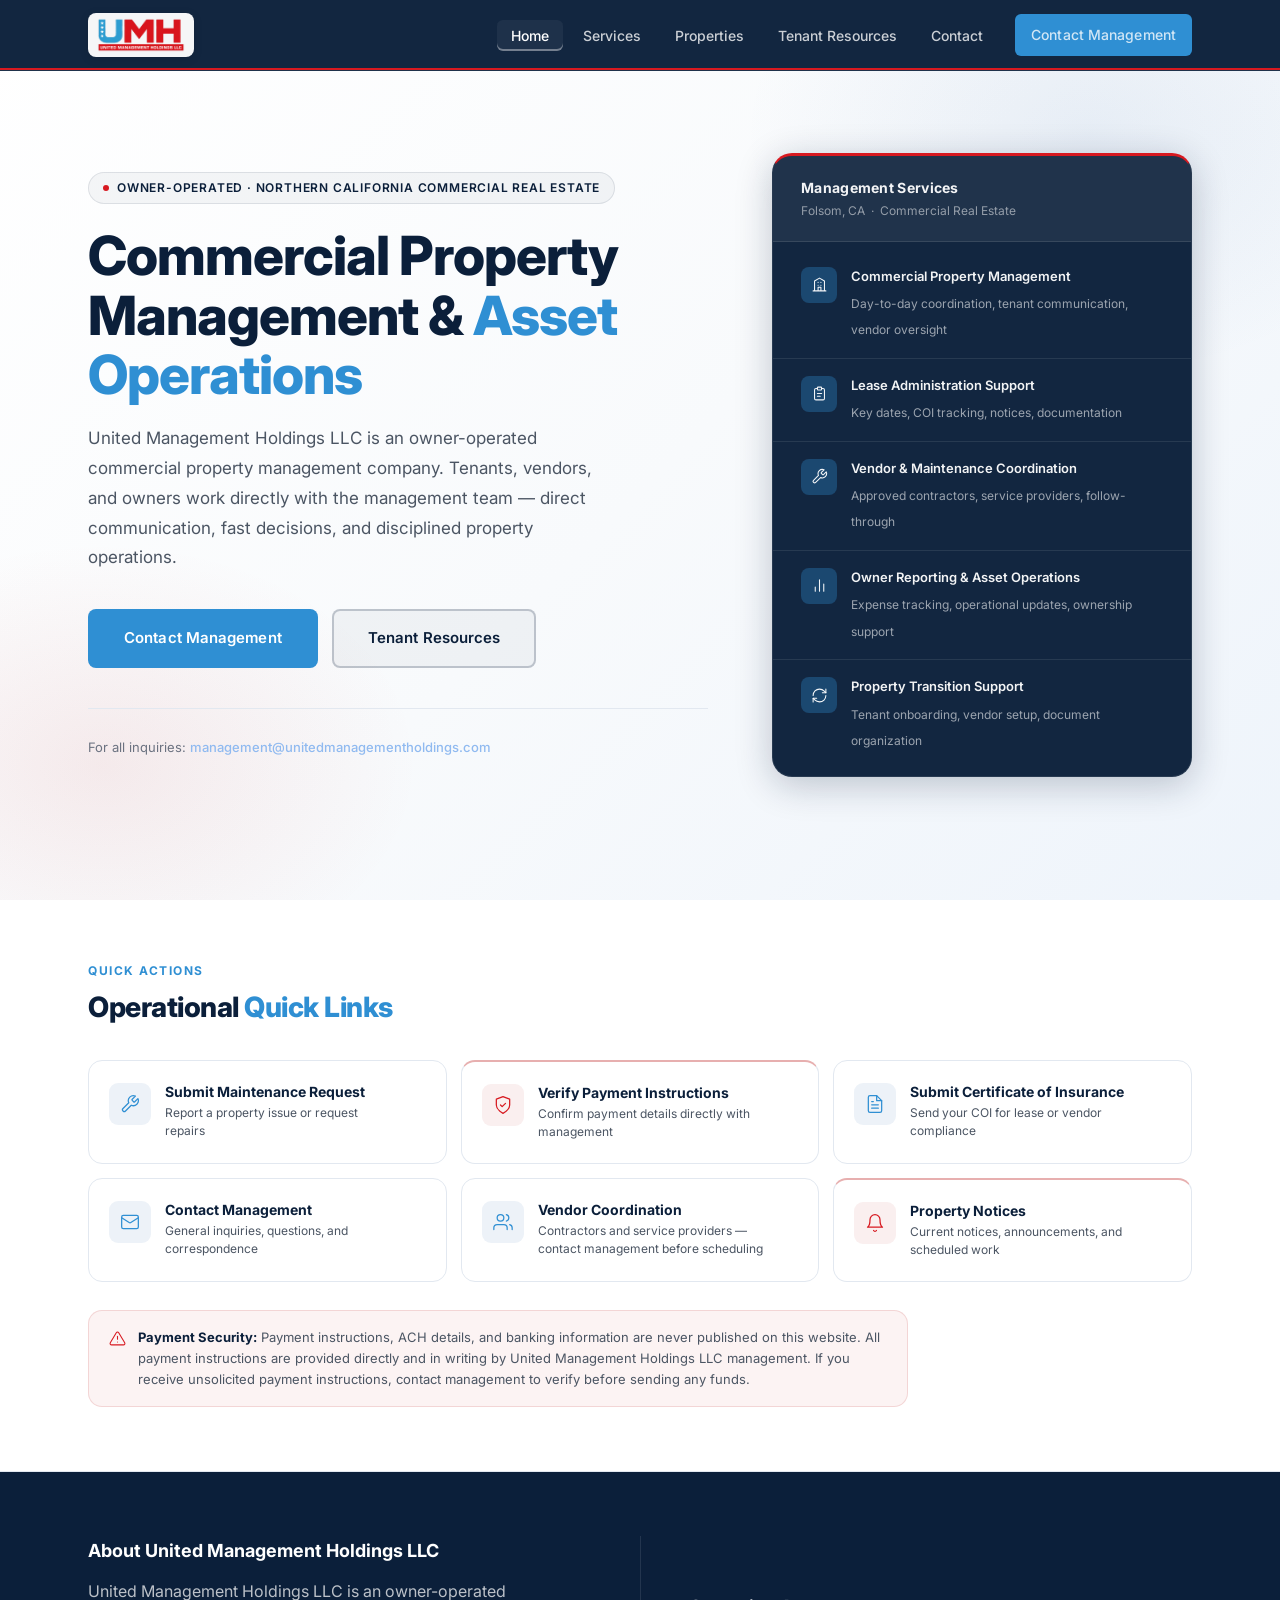
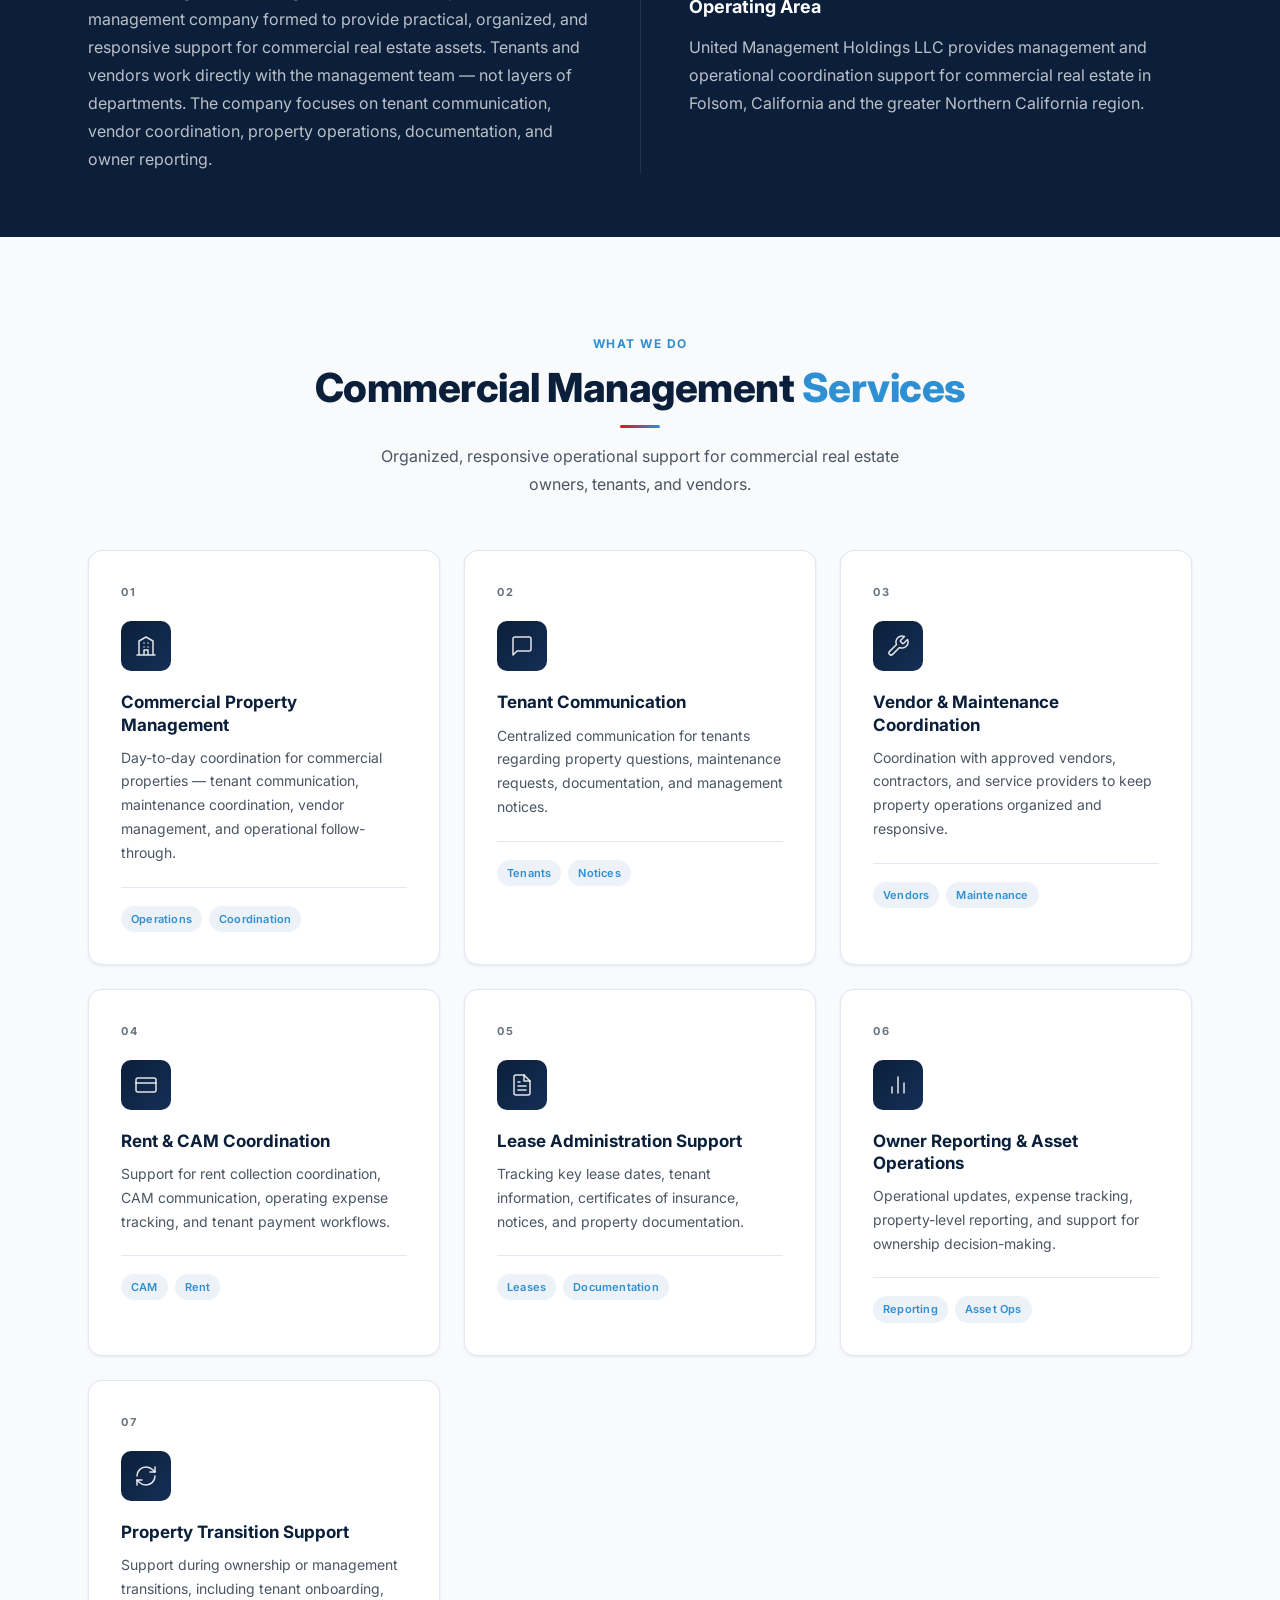
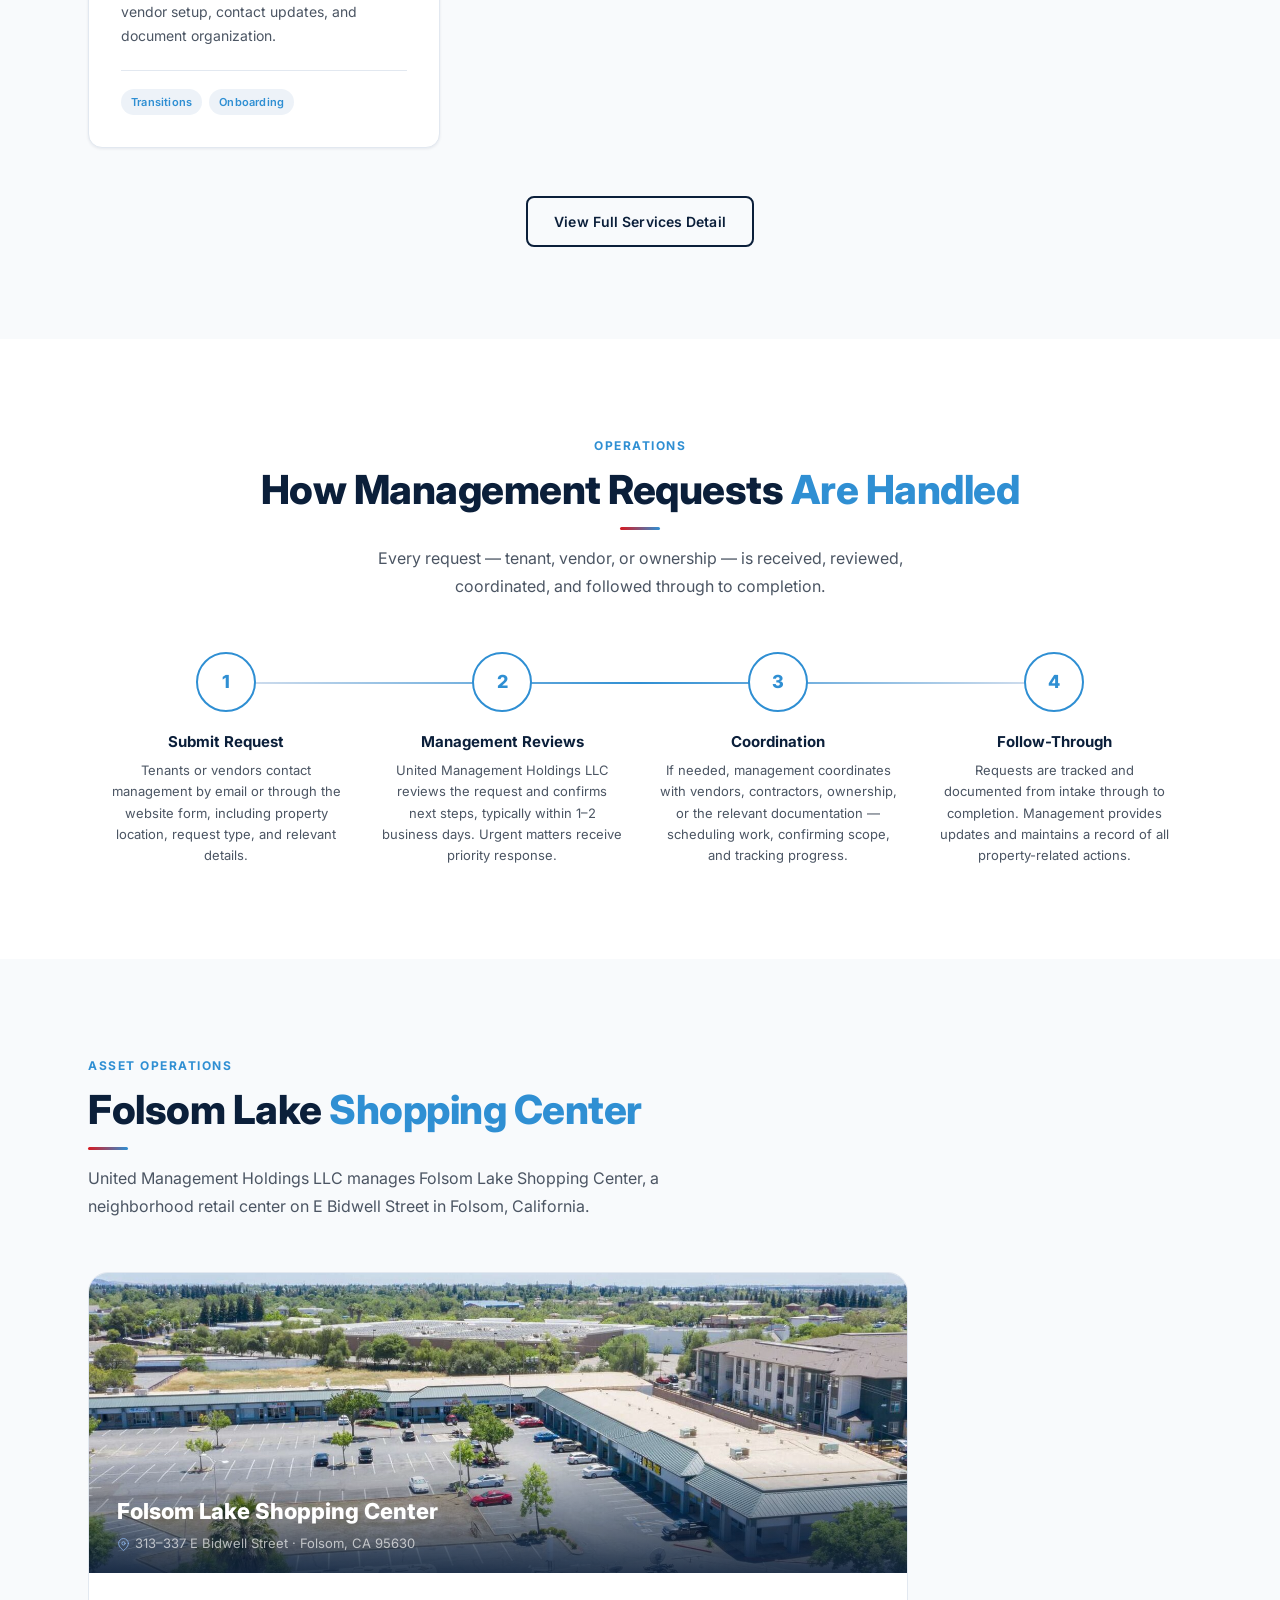
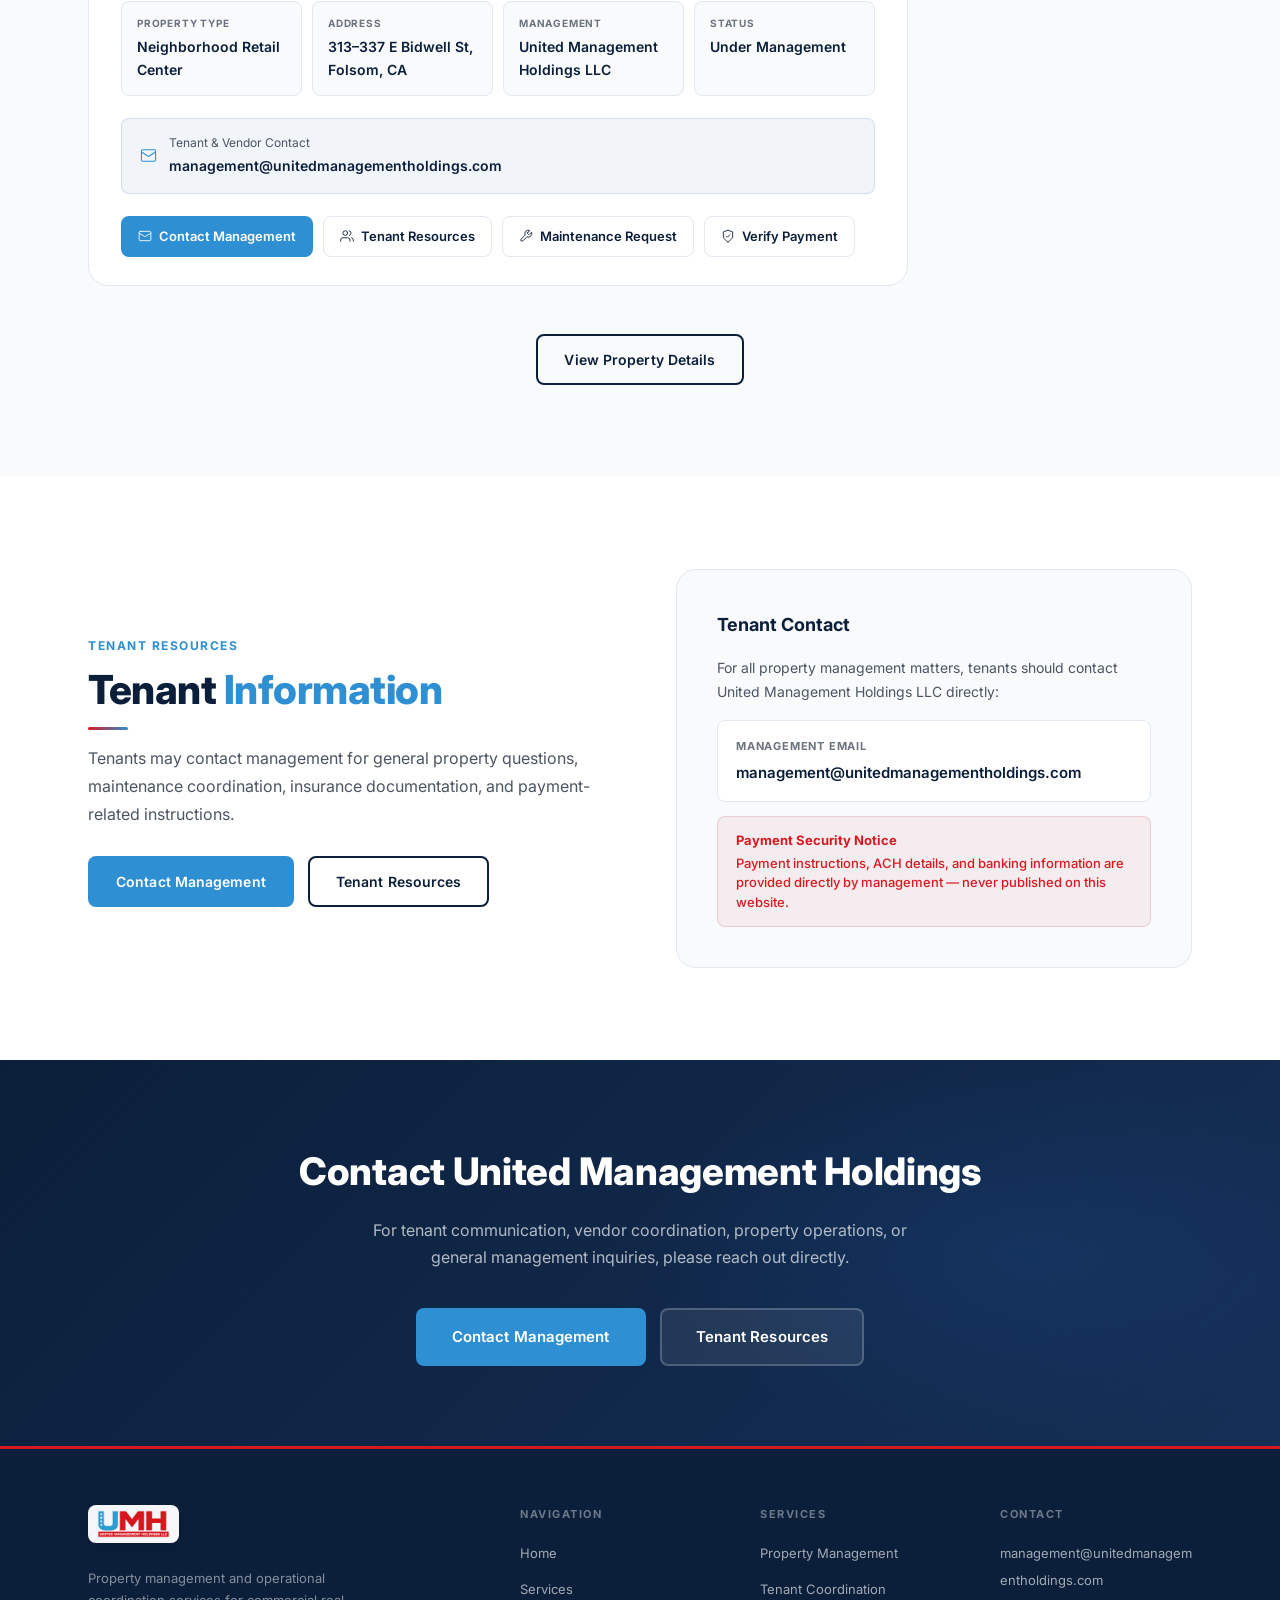
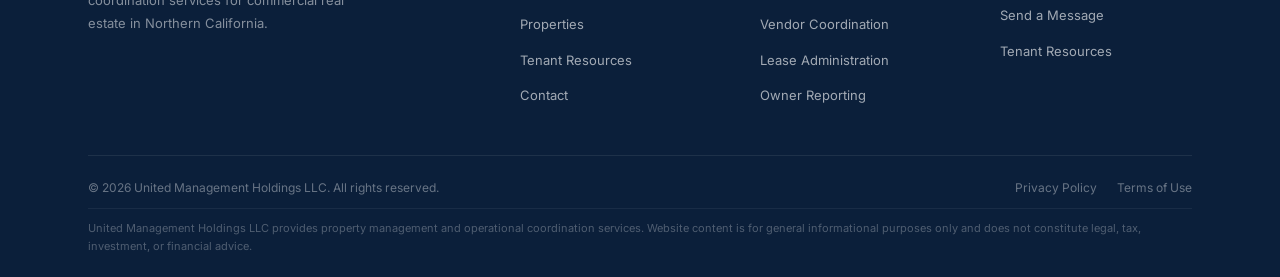
==== commit 8e51e7bb: "Form activation, asset optimization, schema, OG images, phone field" ====
--- a/index.html
+++ b/index.html
@@ -40,7 +40,8 @@
   <link rel="preconnect" href="https://fonts.gstatic.com" crossorigin />
   <link href="https://fonts.googleapis.com/css2?family=Inter:wght@400;500;600;700;800&display=swap" rel="stylesheet" />
   <link rel="stylesheet" href="css/style.css" />
-  <link rel="icon" type="image/png" href="assets/umh-logo-transparent.png" />
+  <link rel="icon" type="image/png" sizes="32x32" href="assets/favicon-32.png" />
+  <link rel="apple-touch-icon" href="assets/apple-touch-icon.png" />
 </head>
 <body>
 
@@ -48,7 +49,7 @@
 <nav class="navbar" id="navbar">
   <div class="container">
     <a href="index.html" class="site-logo" aria-label="United Management Holdings LLC — Home">
-      <img src="assets/umh-logo-transparent.png" alt="United Management Holdings LLC" class="site-logo-img" />
+      <img src="assets/umh-logo-nav.png" alt="United Management Holdings LLC" class="site-logo-img" />
     </a>
     <ul class="nav-links" id="navLinks" role="navigation" aria-label="Main navigation">
       <li><a href="index.html" class="active">Home</a></li>
@@ -484,7 +485,7 @@
     <div class="footer-grid">
       <div class="footer-brand">
         <a href="index.html" class="site-logo footer-site-logo">
-          <img src="assets/umh-logo-transparent.png" alt="United Management Holdings LLC" class="site-logo-img" />
+          <img src="assets/umh-logo-nav.png" alt="United Management Holdings LLC" class="site-logo-img" />
         </a>
         <p>Property management and operational coordination services for commercial real estate in Northern California.</p>
       </div>
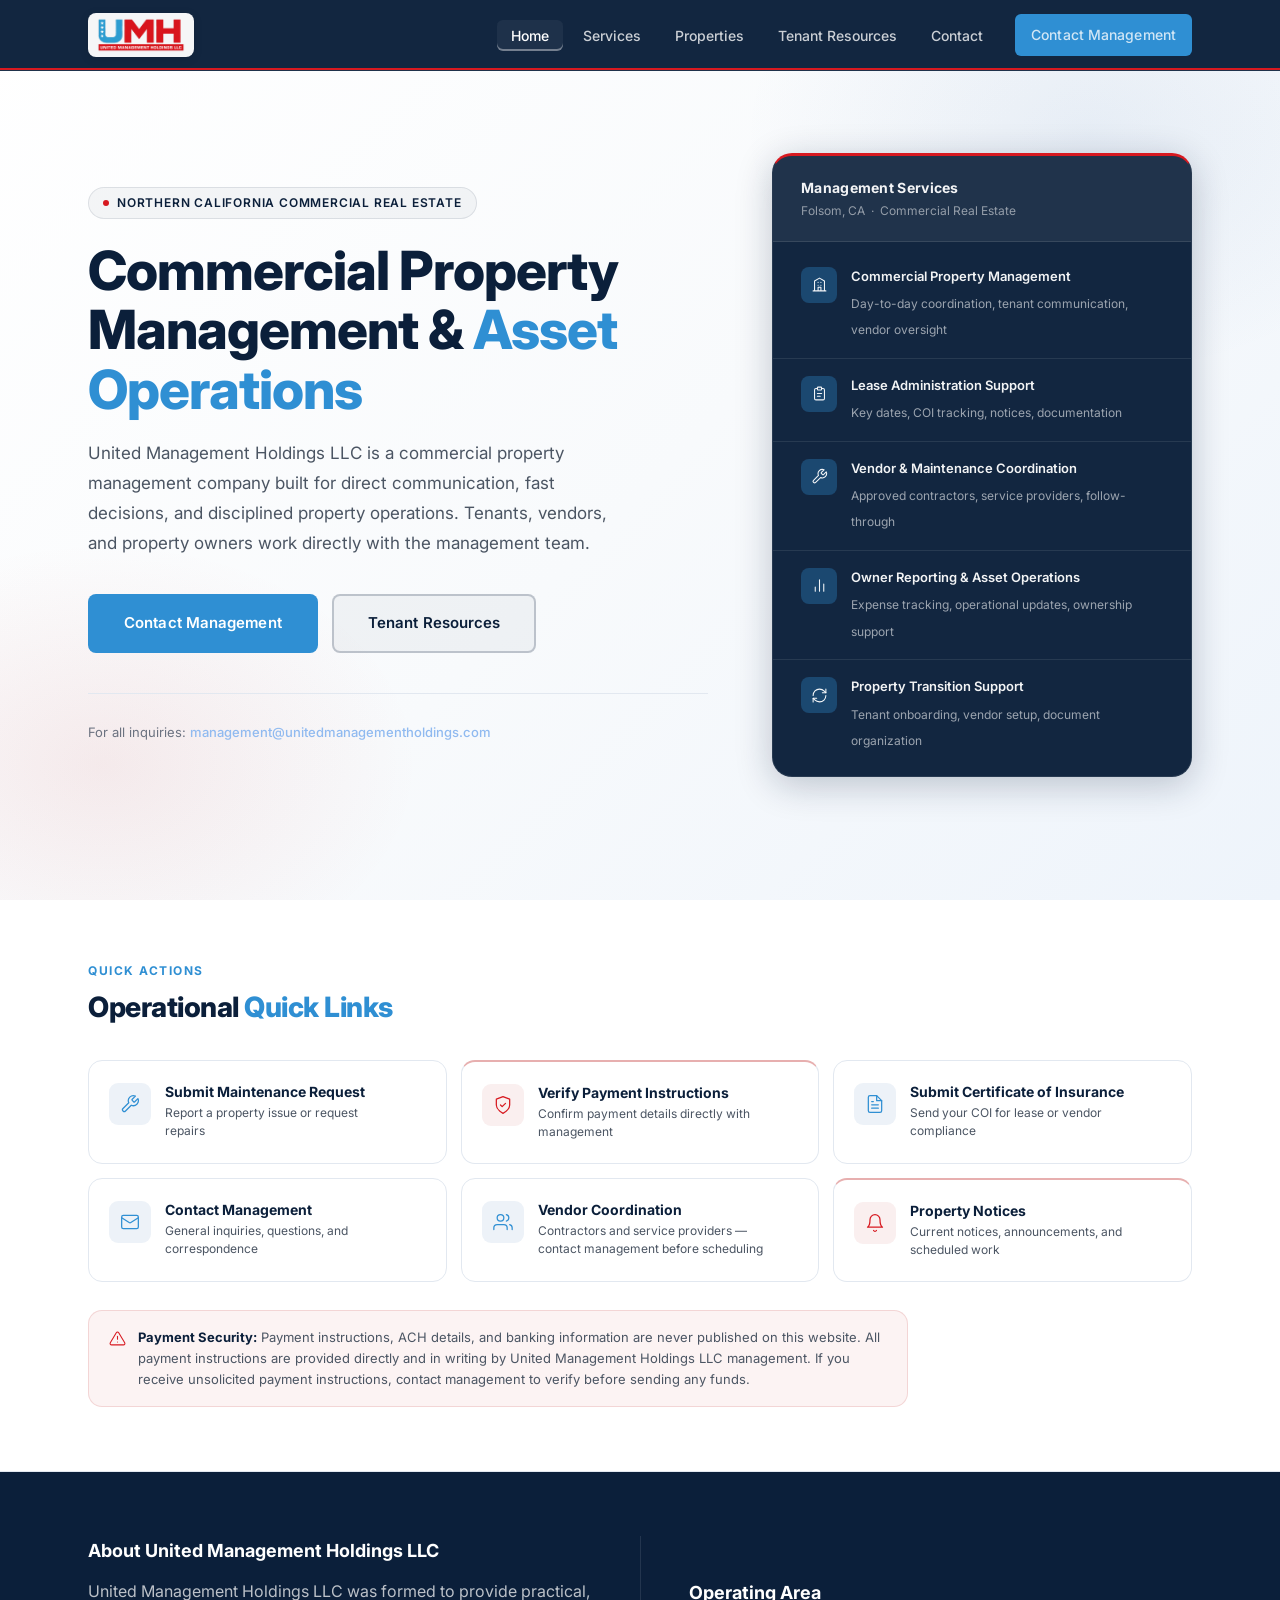
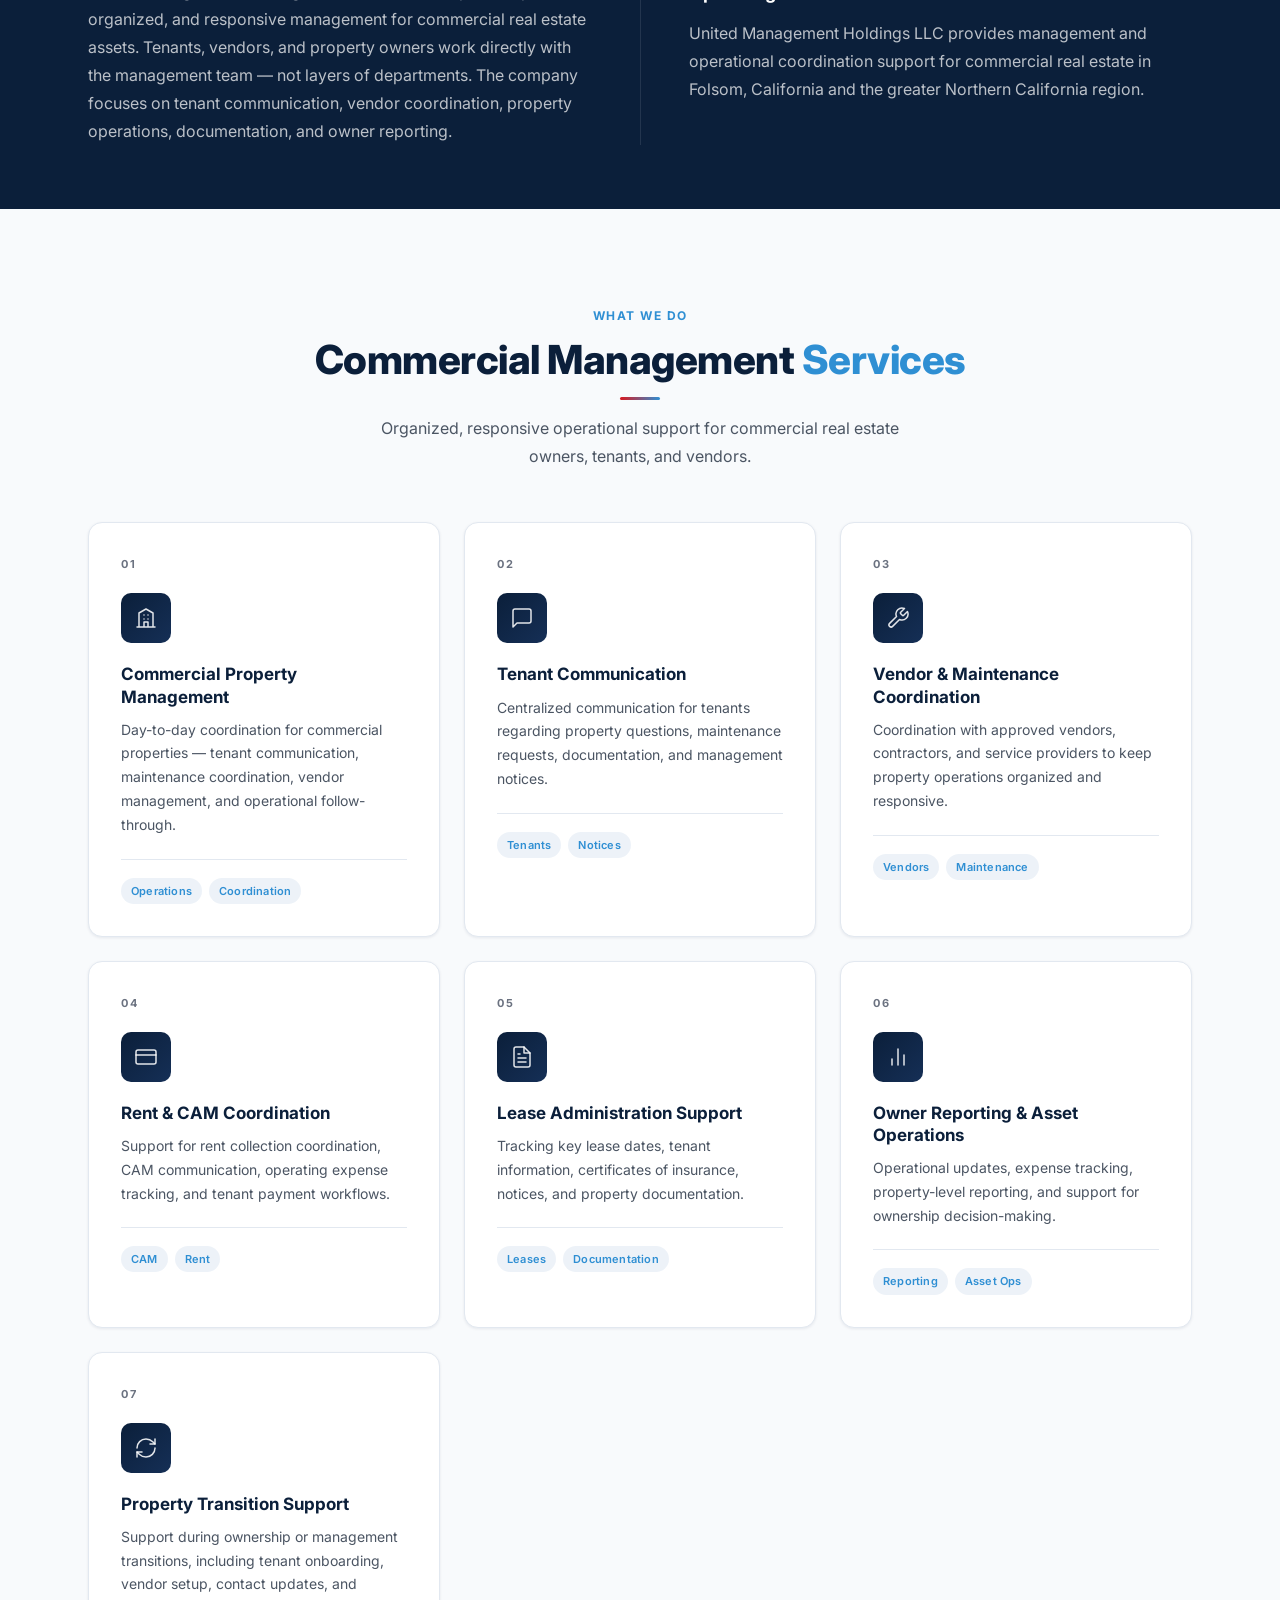
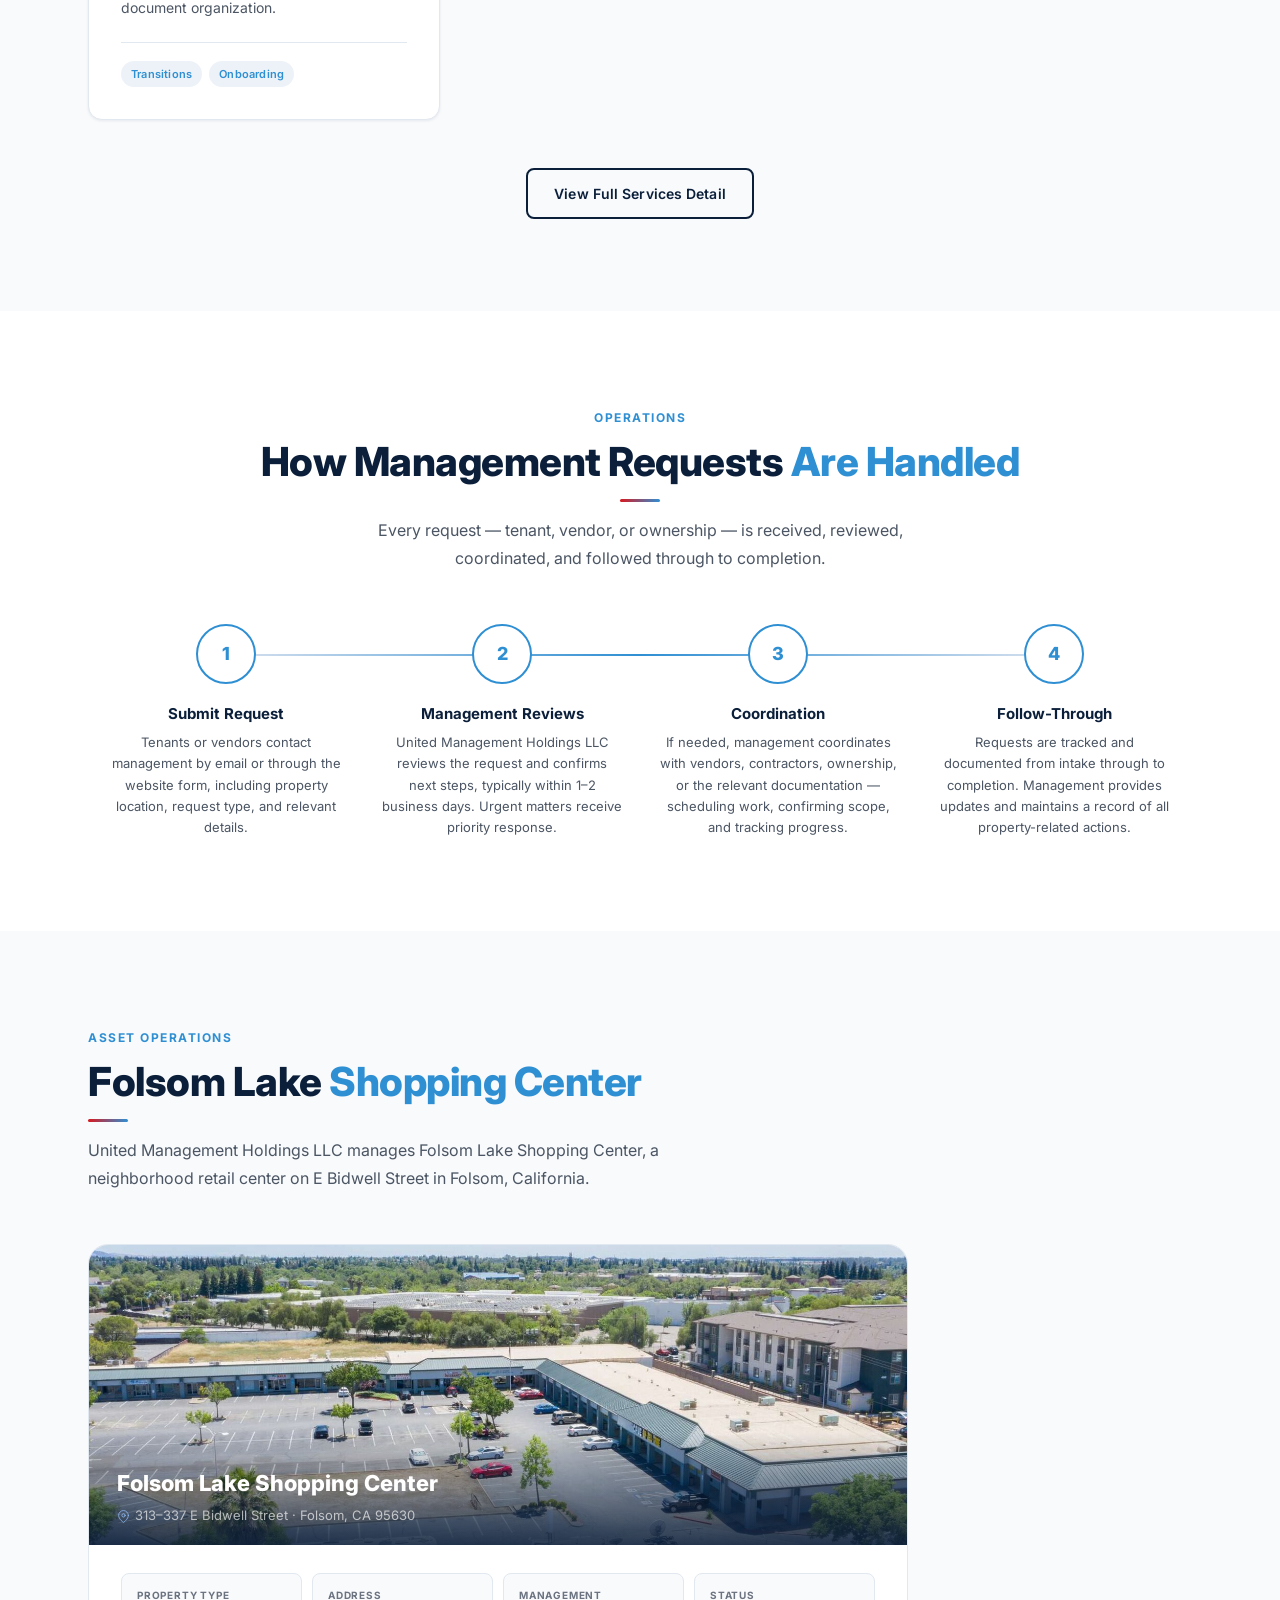
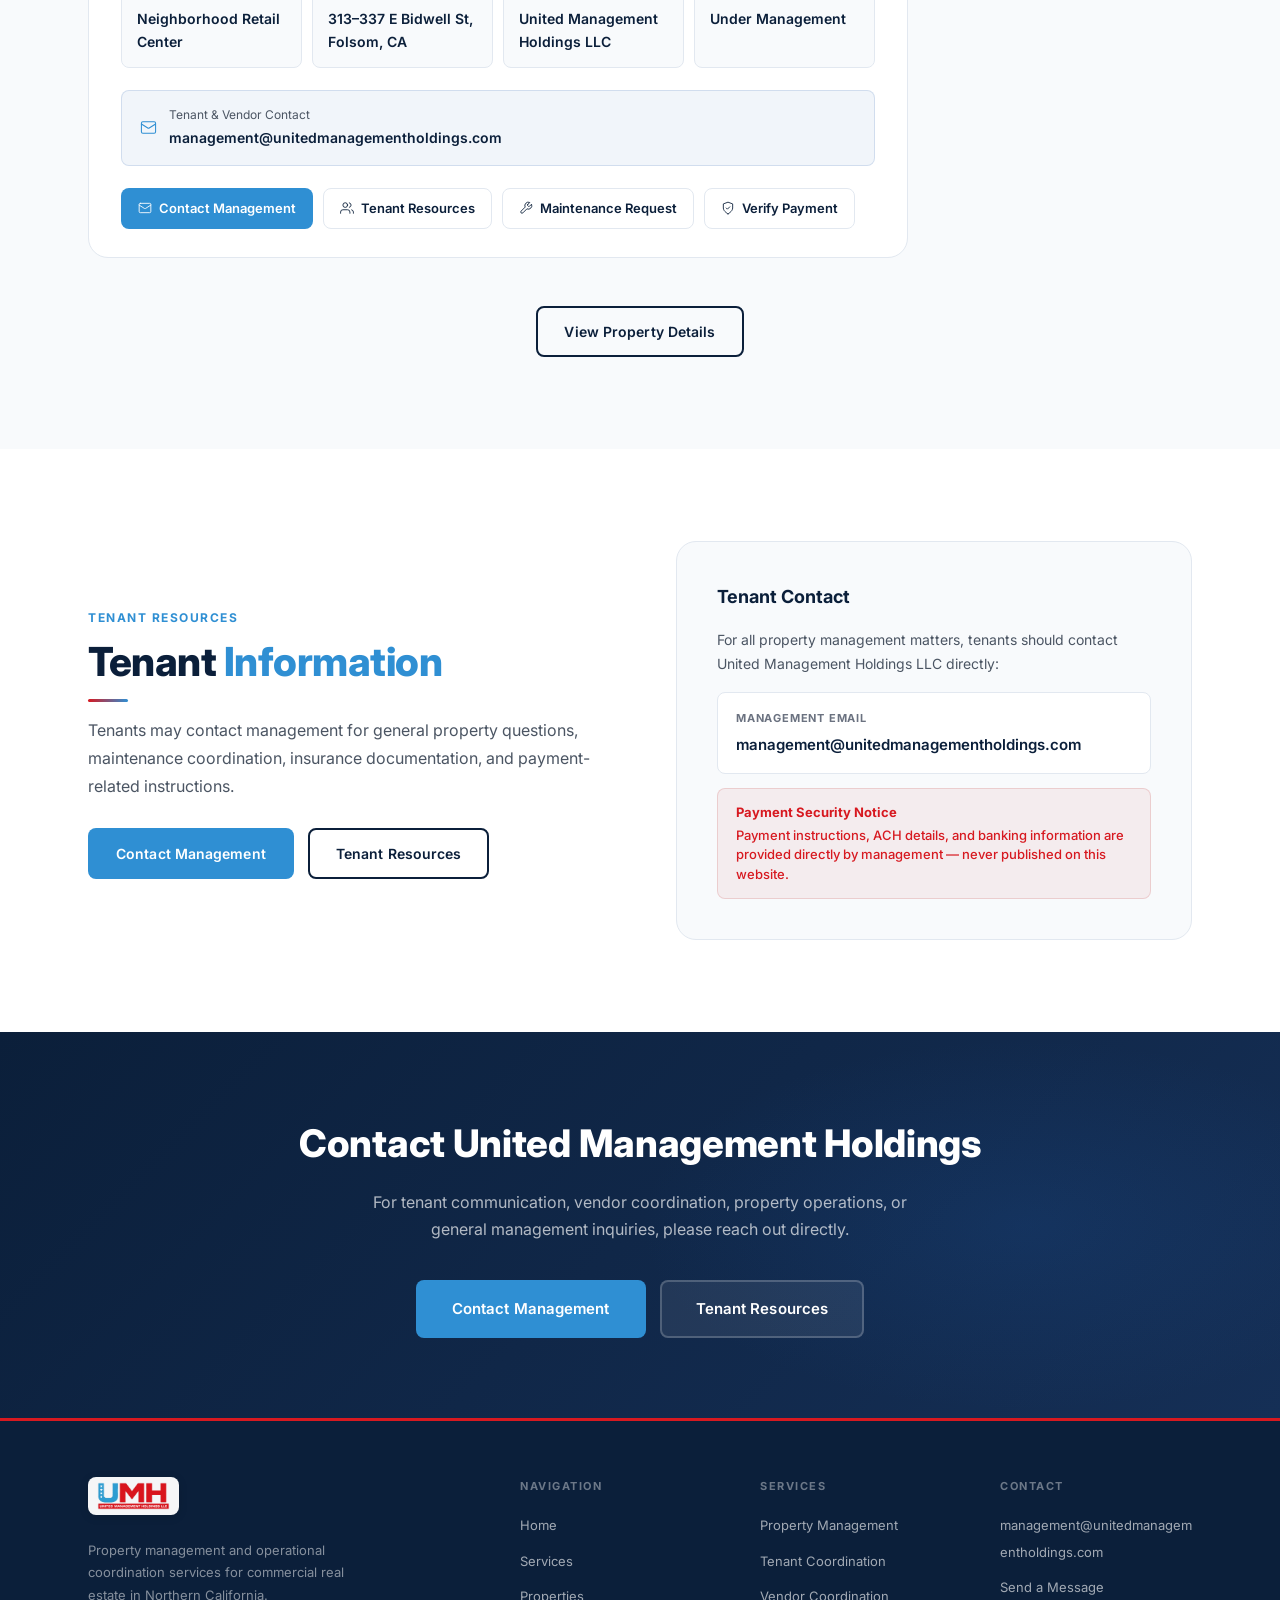
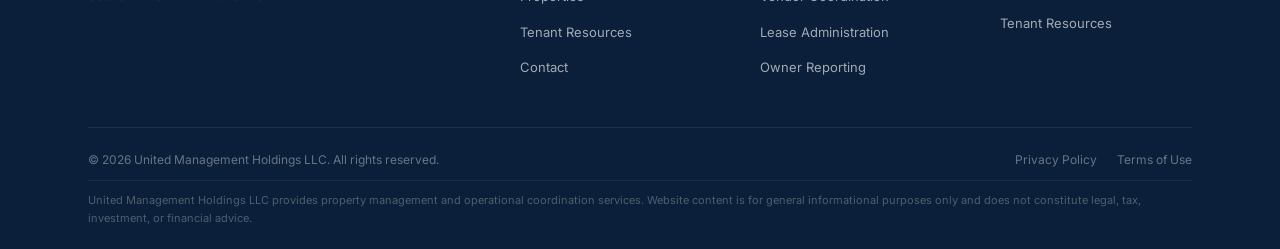
==== commit f5158dc7: "Fix checkbox layout, remove owner-operated positioning" ====
--- a/index.html
+++ b/index.html
@@ -4,17 +4,17 @@
   <meta charset="UTF-8" />
   <meta name="viewport" content="width=device-width, initial-scale=1.0" />
   <title>United Management Holdings LLC | Commercial Property Management — Folsom, CA</title>
-  <meta name="description" content="United Management Holdings LLC is an owner-operated commercial property management company managing Folsom Lake Shopping Center at 313–337 E Bidwell Street in Folsom, CA — tenant coordination, vendor oversight, and asset operations in Northern California." />
+  <meta name="description" content="United Management Holdings LLC is a commercial property management company managing Folsom Lake Shopping Center at 313–337 E Bidwell Street in Folsom, CA — tenant coordination, vendor oversight, and asset operations in Northern California." />
   <!-- Open Graph -->
   <meta property="og:type" content="website" />
   <meta property="og:title" content="United Management Holdings LLC | Commercial Property Management" />
-  <meta property="og:description" content="Owner-operated commercial property management — Folsom Lake Shopping Center, 313–337 E Bidwell Street, Folsom, CA. Tenant coordination, vendor oversight, and asset operations." />
+  <meta property="og:description" content="Commercial property management — Folsom Lake Shopping Center, 313–337 E Bidwell Street, Folsom, CA. Tenant coordination, vendor oversight, and asset operations." />
   <meta property="og:url" content="https://www.unitedmanagementholdings.com/" />
   <meta property="og:site_name" content="United Management Holdings LLC" />
   <meta property="og:image" content="https://www.unitedmanagementholdings.com/assets/umh-og-folsom.jpg" />
   <meta name="twitter:card" content="summary_large_image" />
   <meta name="twitter:title" content="United Management Holdings LLC | Commercial Property Management" />
-  <meta name="twitter:description" content="Owner-operated commercial property management — Folsom Lake Shopping Center, Folsom, CA. Tenant coordination, vendor oversight, and asset operations." />
+  <meta name="twitter:description" content="Commercial property management — Folsom Lake Shopping Center, Folsom, CA. Tenant coordination, vendor oversight, and asset operations." />
   <link rel="canonical" href="https://www.unitedmanagementholdings.com/" />
   <!-- Schema.org -->
   <script type="application/ld+json">
@@ -22,7 +22,7 @@
     "@context": "https://schema.org",
     "@type": "ProfessionalService",
     "name": "United Management Holdings LLC",
-    "description": "Owner-operated commercial property management and asset operations. Manager of Folsom Lake Shopping Center, 313-337 E Bidwell Street, Folsom, CA 95630.",
+    "description": "Commercial property management and asset operations. Manager of Folsom Lake Shopping Center, 313-337 E Bidwell Street, Folsom, CA 95630.",
     "url": "https://www.unitedmanagementholdings.com",
     "email": "management@unitedmanagementholdings.com",
     "image": "https://www.unitedmanagementholdings.com/assets/umh-og-folsom.jpg",
@@ -70,9 +70,9 @@
   <div class="container">
     <div class="hero-grid">
       <div>
-        <div class="hero-eyebrow">Owner-Operated · Northern California Commercial Real Estate</div>
+        <div class="hero-eyebrow">Northern California Commercial Real Estate</div>
         <h1>Commercial Property<br/>Management &amp; <em>Asset Operations</em></h1>
-        <p class="hero-desc">United Management Holdings LLC is an owner-operated commercial property management company. Tenants, vendors, and owners work directly with the management team — direct communication, fast decisions, and disciplined property operations.</p>
+        <p class="hero-desc">United Management Holdings LLC is a commercial property management company built for direct communication, fast decisions, and disciplined property operations. Tenants, vendors, and property owners work directly with the management team.</p>
         <div class="hero-btns">
           <a href="contact.html" class="btn btn-primary btn-lg">Contact Management</a>
           <a href="tenant-resources.html" class="btn btn-ghost btn-lg">Tenant Resources</a>
@@ -229,7 +229,7 @@
     <div class="about-strip-grid">
       <div class="about-strip-col">
         <h3>About United Management Holdings LLC</h3>
-        <p>United Management Holdings LLC is an owner-operated management company formed to provide practical, organized, and responsive support for commercial real estate assets. Tenants and vendors work directly with the management team — not layers of departments. The company focuses on tenant communication, vendor coordination, property operations, documentation, and owner reporting.</p>
+        <p>United Management Holdings LLC was formed to provide practical, organized, and responsive management for commercial real estate assets. Tenants, vendors, and property owners work directly with the management team — not layers of departments. The company focuses on tenant communication, vendor coordination, property operations, documentation, and owner reporting.</p>
       </div>
       <div class="about-strip-divider"></div>
       <div class="about-strip-col">
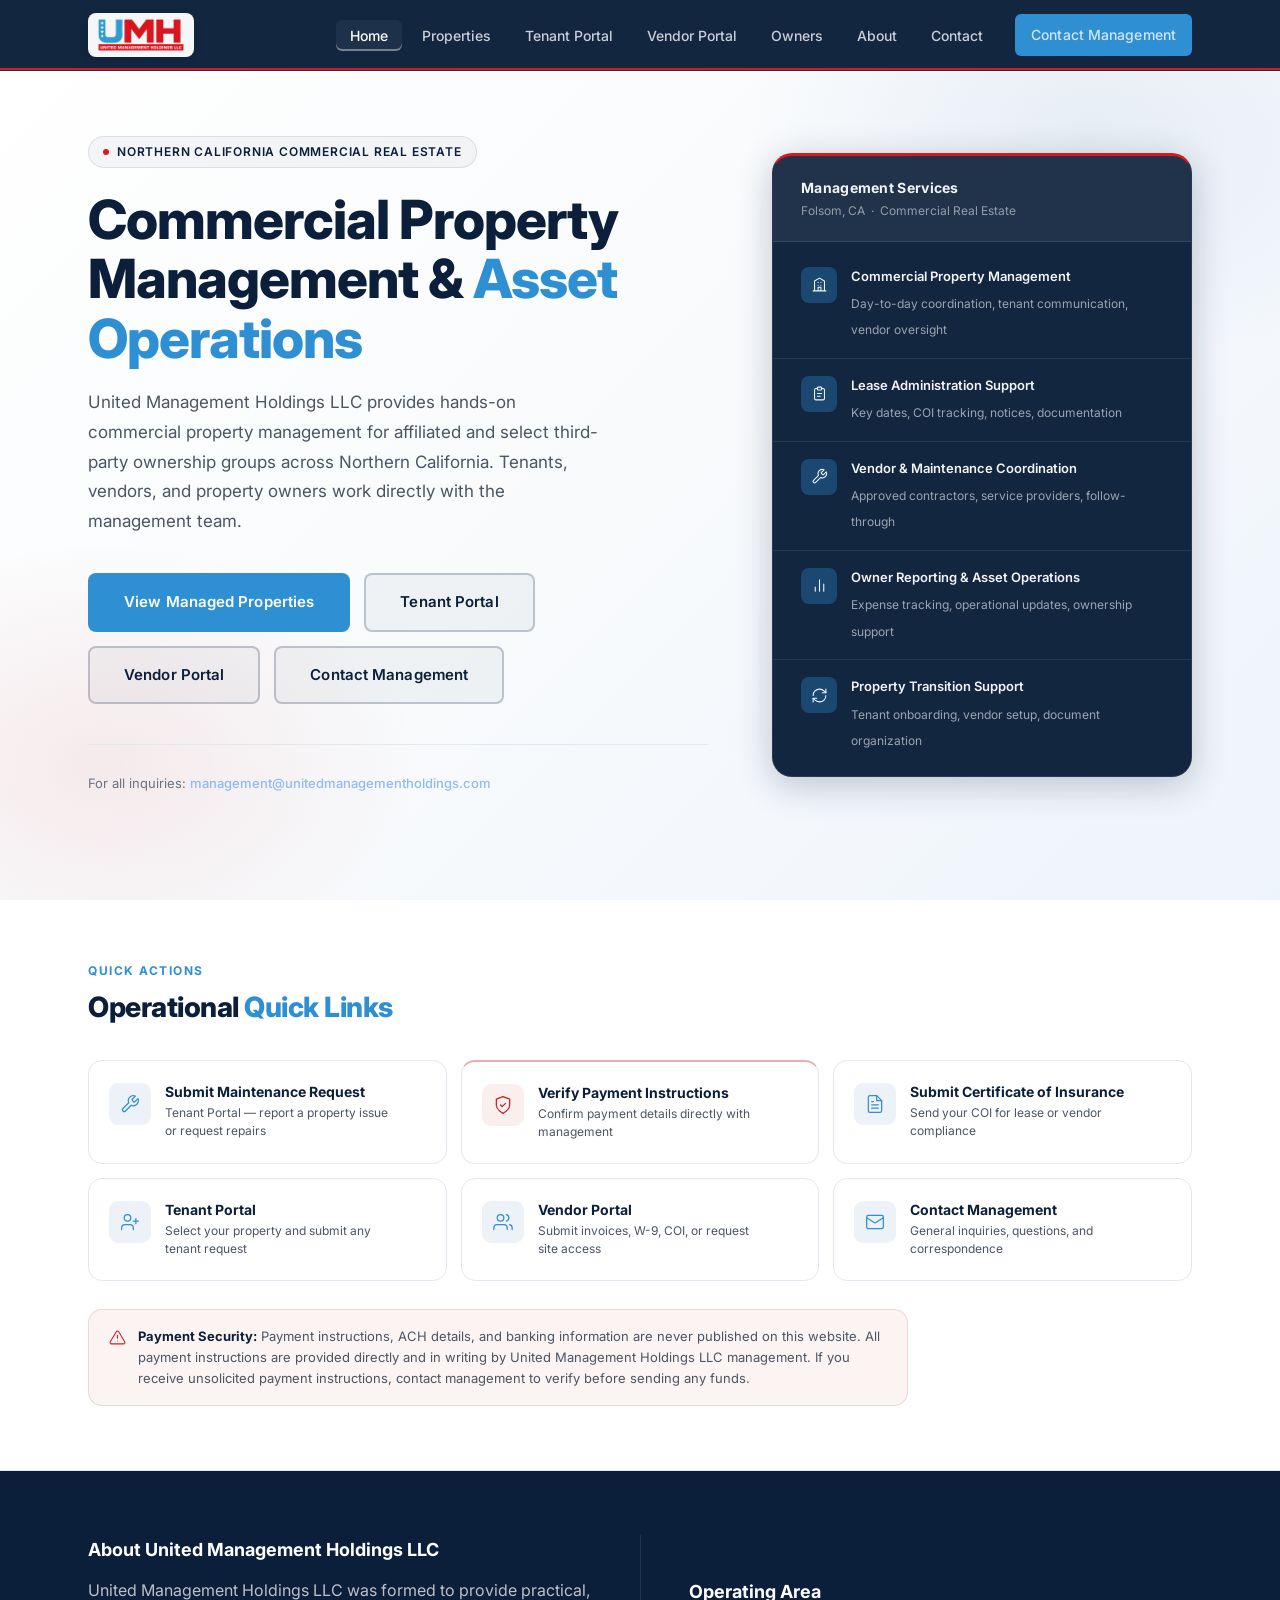
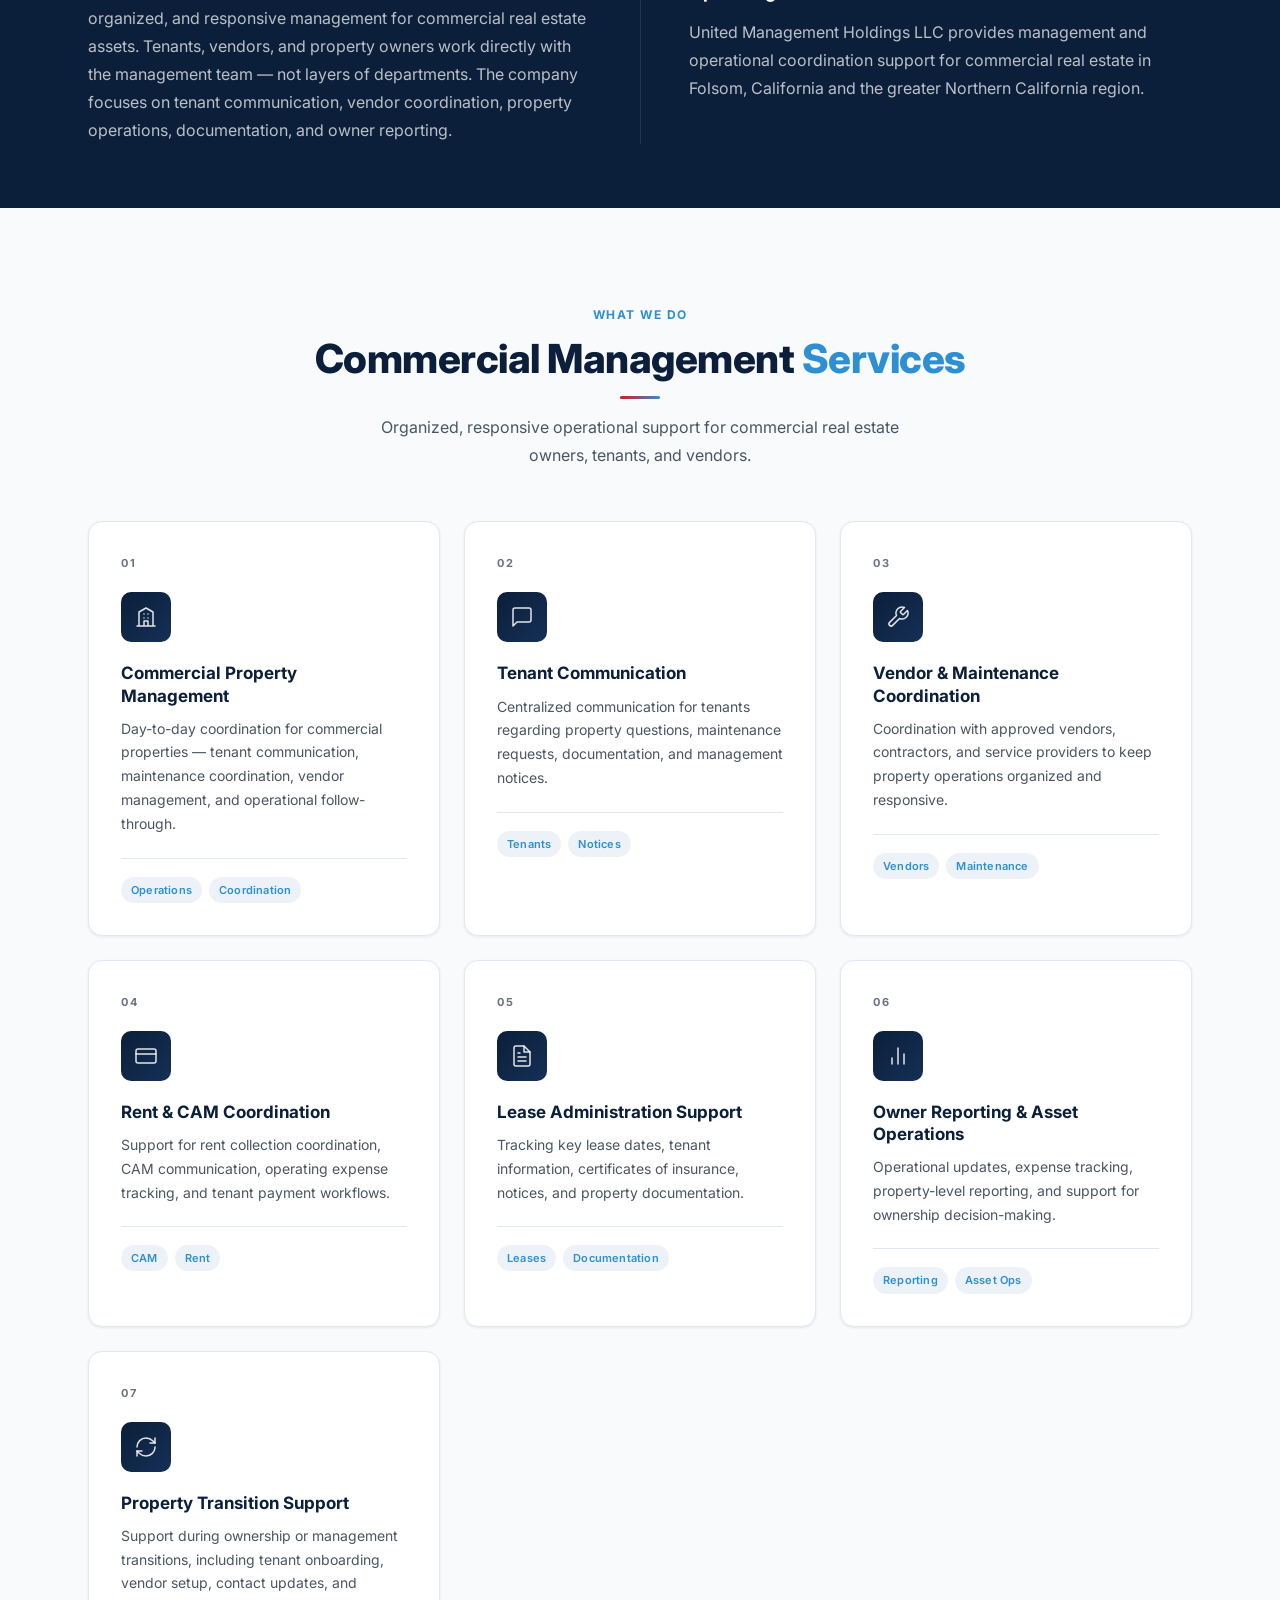
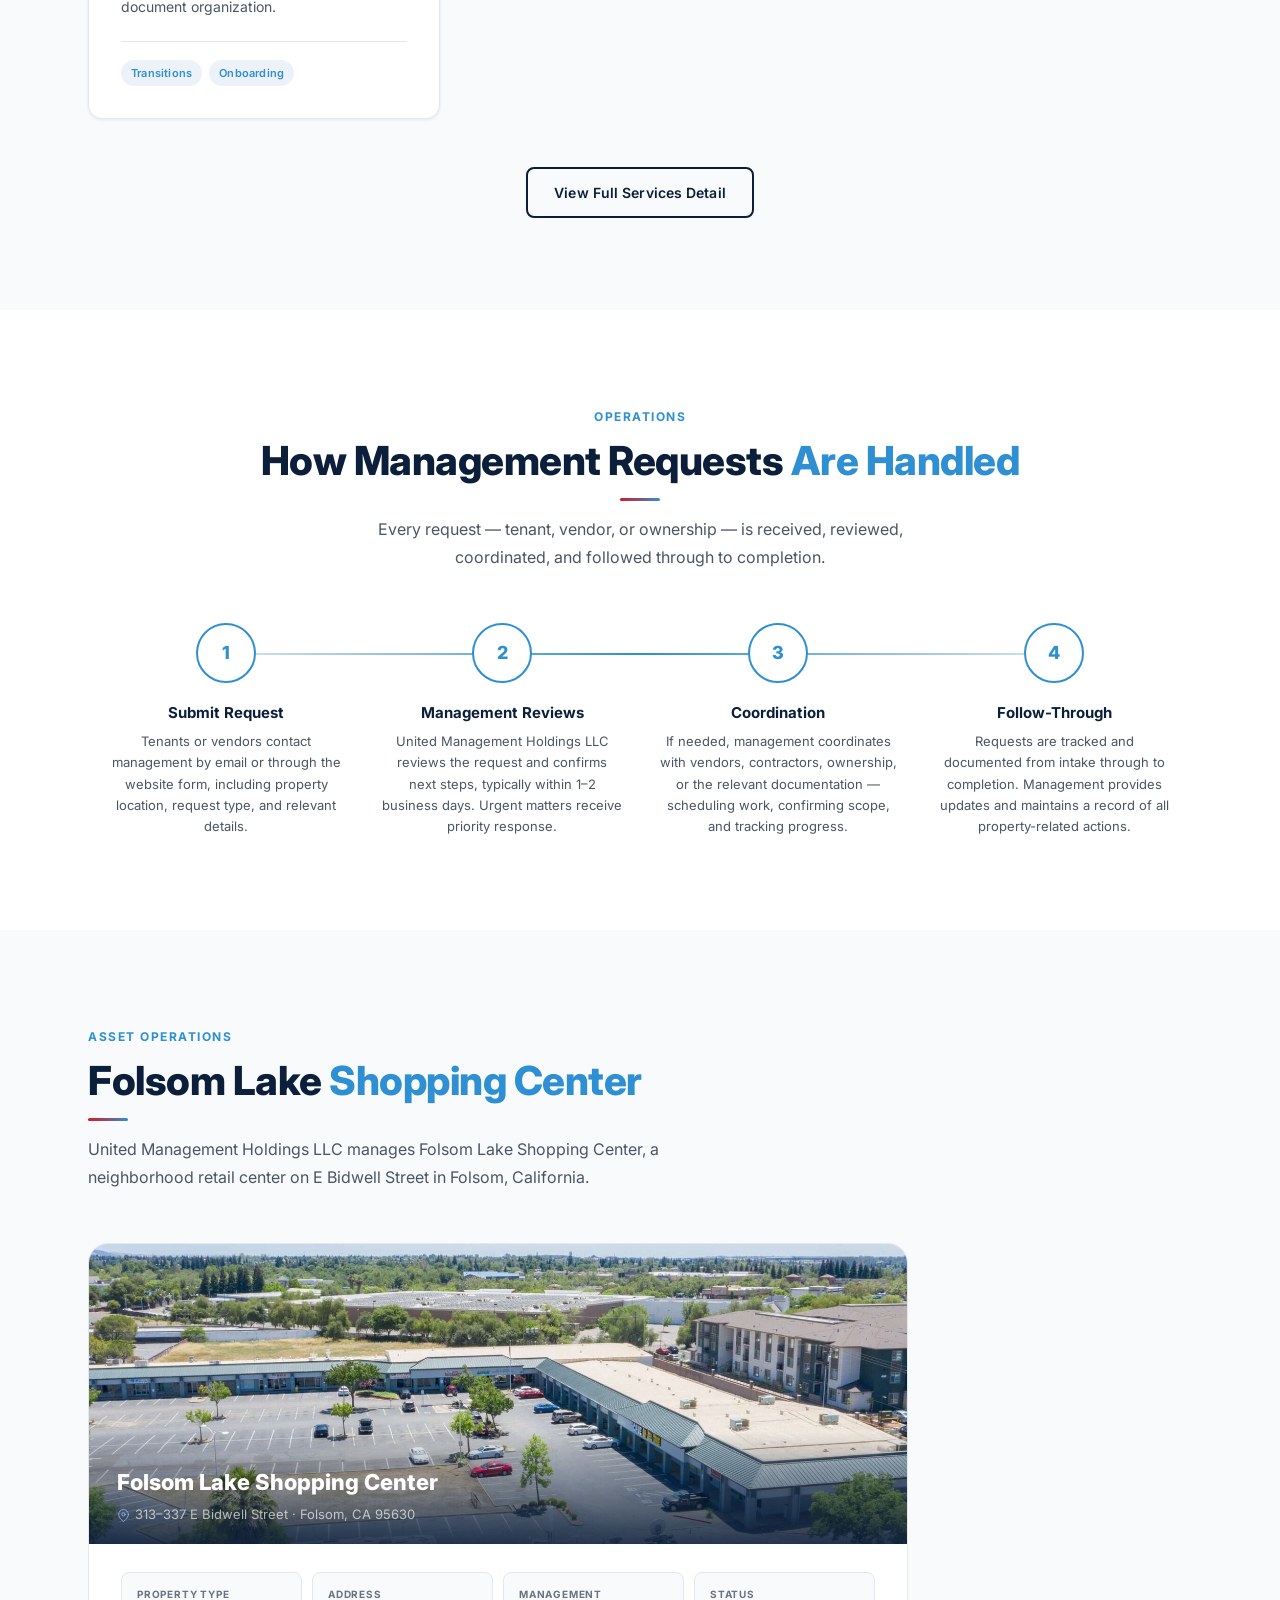
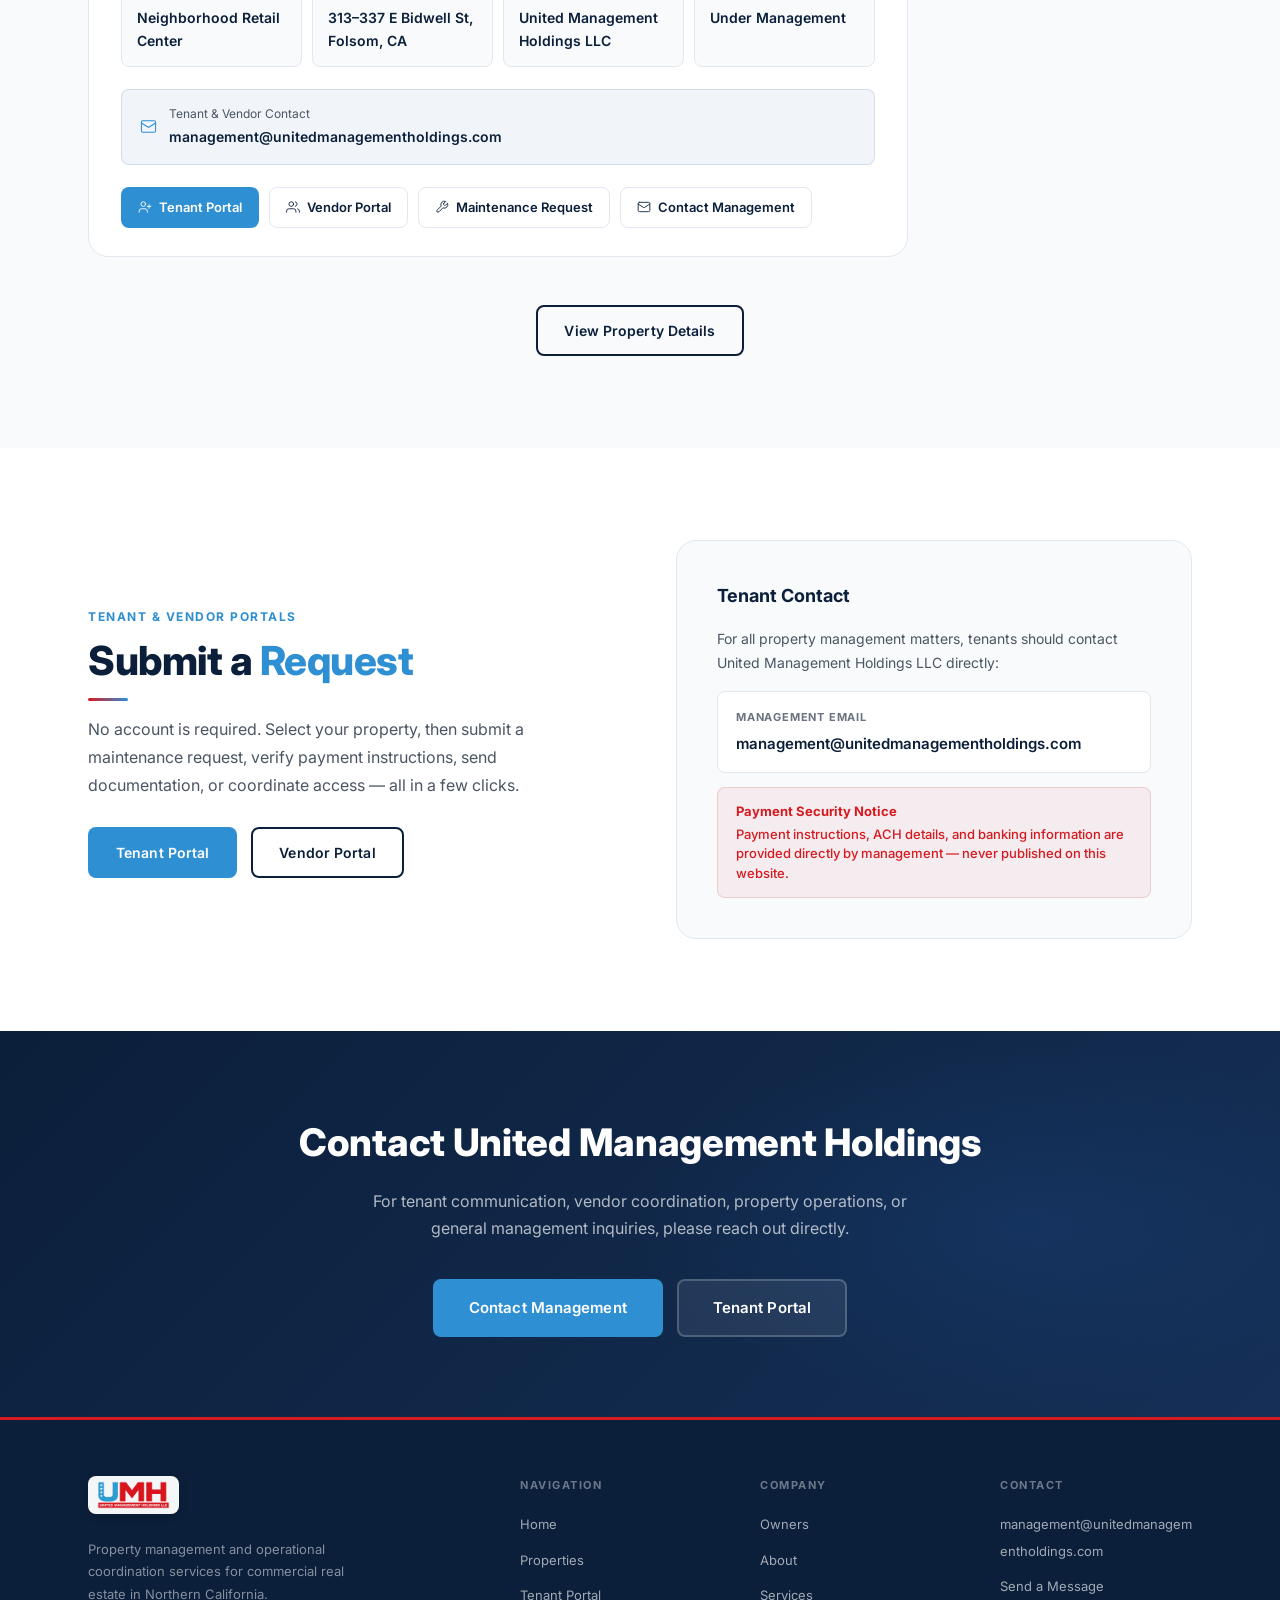
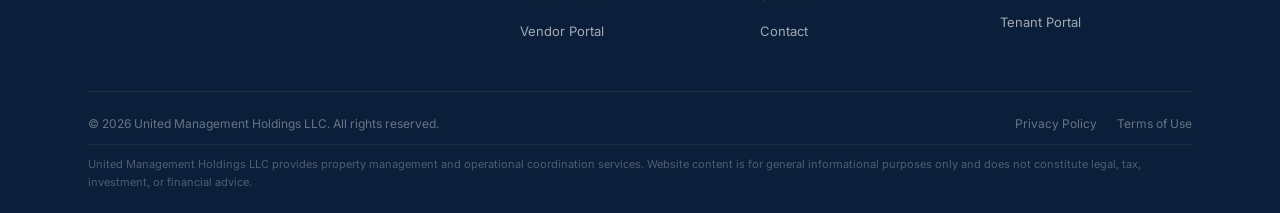
==== commit 44df8678: "Add Tenant/Vendor portals, Owners + About pages, property-first request flow" ====
--- a/index.html
+++ b/index.html
@@ -53,9 +53,11 @@
     </a>
     <ul class="nav-links" id="navLinks" role="navigation" aria-label="Main navigation">
       <li><a href="index.html" class="active">Home</a></li>
-      <li><a href="services.html">Services</a></li>
       <li><a href="properties.html">Properties</a></li>
-      <li><a href="tenant-resources.html">Tenant Resources</a></li>
+      <li><a href="tenant-portal.html">Tenant Portal</a></li>
+      <li><a href="vendor-portal.html">Vendor Portal</a></li>
+      <li><a href="owners.html">Owners</a></li>
+      <li><a href="about.html">About</a></li>
       <li><a href="contact.html">Contact</a></li>
       <li class="nav-cta"><a href="contact.html" class="btn btn-primary btn-sm">Contact Management</a></li>
     </ul>
@@ -72,10 +74,12 @@
       <div>
         <div class="hero-eyebrow">Northern California Commercial Real Estate</div>
         <h1>Commercial Property<br/>Management &amp; <em>Asset Operations</em></h1>
-        <p class="hero-desc">United Management Holdings LLC is a commercial property management company built for direct communication, fast decisions, and disciplined property operations. Tenants, vendors, and property owners work directly with the management team.</p>
+        <p class="hero-desc">United Management Holdings LLC provides hands-on commercial property management for affiliated and select third-party ownership groups across Northern California. Tenants, vendors, and property owners work directly with the management team.</p>
         <div class="hero-btns">
-          <a href="contact.html" class="btn btn-primary btn-lg">Contact Management</a>
-          <a href="tenant-resources.html" class="btn btn-ghost btn-lg">Tenant Resources</a>
+          <a href="properties.html" class="btn btn-primary btn-lg">View Managed Properties</a>
+          <a href="tenant-portal.html" class="btn btn-ghost btn-lg">Tenant Portal</a>
+          <a href="vendor-portal.html" class="btn btn-ghost btn-lg">Vendor Portal</a>
+          <a href="contact.html" class="btn btn-ghost btn-lg">Contact Management</a>
         </div>
         <div class="hero-divider"></div>
         <p class="hero-note">For all inquiries: <a href="mailto:management@unitedmanagementholdings.com" style="color:#90BAF0;font-weight:500;">management@unitedmanagementholdings.com</a></p>
@@ -145,18 +149,18 @@
     <h2 class="section-title" style="font-size:28px;">Operational <em>Quick Links</em></h2>
     <div class="quick-links-grid">
 
-      <a href="contact.html?type=maintenance" class="quick-link-card reveal">
+      <a href="tenant-portal.html?action=maintenance" class="quick-link-card reveal">
         <div class="qlc-icon">
           <svg viewBox="0 0 24 24" fill="none" stroke="currentColor" stroke-width="1.5" stroke-linecap="round" stroke-linejoin="round"><path d="M14.7 6.3a1 1 0 0 0 0 1.4l1.6 1.6a1 1 0 0 0 1.4 0l3.77-3.77a6 6 0 0 1-7.94 7.94l-6.91 6.91a2.12 2.12 0 0 1-3-3l6.91-6.91a6 6 0 0 1 7.94-7.94l-3.76 3.76z"/></svg>
         </div>
         <div class="qlc-text">
           <div class="qlc-title">Submit Maintenance Request</div>
-          <div class="qlc-desc">Report a property issue or request repairs</div>
+          <div class="qlc-desc">Tenant Portal — report a property issue or request repairs</div>
         </div>
         <div class="qlc-arrow"><svg viewBox="0 0 24 24" fill="none" stroke="currentColor" stroke-width="1.5" stroke-linecap="round" stroke-linejoin="round"><line x1="5" y1="12" x2="19" y2="12"/><polyline points="12 5 19 12 12 19"/></svg></div>
       </a>
 
-      <a href="contact.html?type=payment" class="quick-link-card reveal">
+      <a href="tenant-portal.html?action=payment-verify" class="quick-link-card reveal">
         <div class="qlc-icon">
           <svg viewBox="0 0 24 24" fill="none" stroke="currentColor" stroke-width="1.5" stroke-linecap="round" stroke-linejoin="round"><path d="M12 22s8-4 8-10V5l-8-3-8 3v7c0 6 8 10 8 10z"/><path d="m9 12 2 2 4-4"/></svg>
         </div>
@@ -167,7 +171,7 @@
         <div class="qlc-arrow"><svg viewBox="0 0 24 24" fill="none" stroke="currentColor" stroke-width="1.5" stroke-linecap="round" stroke-linejoin="round"><line x1="5" y1="12" x2="19" y2="12"/><polyline points="12 5 19 12 12 19"/></svg></div>
       </a>
 
-      <a href="contact.html?type=insurance" class="quick-link-card reveal">
+      <a href="tenant-portal.html?action=coi" class="quick-link-card reveal">
         <div class="qlc-icon">
           <svg viewBox="0 0 24 24" fill="none" stroke="currentColor" stroke-width="1.5" stroke-linecap="round" stroke-linejoin="round"><path d="M14 2H6a2 2 0 0 0-2 2v16a2 2 0 0 0 2 2h12a2 2 0 0 0 2-2V8z"/><polyline points="14 2 14 8 20 8"/><line x1="16" y1="13" x2="8" y2="13"/><line x1="16" y1="17" x2="8" y2="17"/><line x1="10" y1="9" x2="8" y2="9"/></svg>
         </div>
@@ -178,6 +182,28 @@
         <div class="qlc-arrow"><svg viewBox="0 0 24 24" fill="none" stroke="currentColor" stroke-width="1.5" stroke-linecap="round" stroke-linejoin="round"><line x1="5" y1="12" x2="19" y2="12"/><polyline points="12 5 19 12 12 19"/></svg></div>
       </a>
 
+      <a href="tenant-portal.html" class="quick-link-card reveal">
+        <div class="qlc-icon">
+          <svg viewBox="0 0 24 24" fill="none" stroke="currentColor" stroke-width="1.5" stroke-linecap="round" stroke-linejoin="round"><path d="M16 21v-2a4 4 0 0 0-4-4H6a4 4 0 0 0-4 4v2"/><circle cx="9" cy="7" r="4"/><line x1="19" y1="8" x2="19" y2="14"/><line x1="22" y1="11" x2="16" y2="11"/></svg>
+        </div>
+        <div class="qlc-text">
+          <div class="qlc-title">Tenant Portal</div>
+          <div class="qlc-desc">Select your property and submit any tenant request</div>
+        </div>
+        <div class="qlc-arrow"><svg viewBox="0 0 24 24" fill="none" stroke="currentColor" stroke-width="1.5" stroke-linecap="round" stroke-linejoin="round"><line x1="5" y1="12" x2="19" y2="12"/><polyline points="12 5 19 12 12 19"/></svg></div>
+      </a>
+
+      <a href="vendor-portal.html" class="quick-link-card reveal">
+        <div class="qlc-icon">
+          <svg viewBox="0 0 24 24" fill="none" stroke="currentColor" stroke-width="1.5" stroke-linecap="round" stroke-linejoin="round"><path d="M17 21v-2a4 4 0 0 0-4-4H5a4 4 0 0 0-4 4v2"/><circle cx="9" cy="7" r="4"/><path d="M23 21v-2a4 4 0 0 0-3-3.87"/><path d="M16 3.13a4 4 0 0 1 0 7.75"/></svg>
+        </div>
+        <div class="qlc-text">
+          <div class="qlc-title">Vendor Portal</div>
+          <div class="qlc-desc">Submit invoices, W-9, COI, or request site access</div>
+        </div>
+        <div class="qlc-arrow"><svg viewBox="0 0 24 24" fill="none" stroke="currentColor" stroke-width="1.5" stroke-linecap="round" stroke-linejoin="round"><line x1="5" y1="12" x2="19" y2="12"/><polyline points="12 5 19 12 12 19"/></svg></div>
+      </a>
+
       <a href="contact.html" class="quick-link-card reveal">
         <div class="qlc-icon">
           <svg viewBox="0 0 24 24" fill="none" stroke="currentColor" stroke-width="1.5" stroke-linecap="round" stroke-linejoin="round"><rect x="2" y="4" width="20" height="16" rx="2"/><path d="m22 7-8.97 5.7a1.94 1.94 0 0 1-2.06 0L2 7"/></svg>
@@ -185,28 +211,6 @@
         <div class="qlc-text">
           <div class="qlc-title">Contact Management</div>
           <div class="qlc-desc">General inquiries, questions, and correspondence</div>
-        </div>
-        <div class="qlc-arrow"><svg viewBox="0 0 24 24" fill="none" stroke="currentColor" stroke-width="1.5" stroke-linecap="round" stroke-linejoin="round"><line x1="5" y1="12" x2="19" y2="12"/><polyline points="12 5 19 12 12 19"/></svg></div>
-      </a>
-
-      <a href="contact.html?type=vendor" class="quick-link-card reveal">
-        <div class="qlc-icon">
-          <svg viewBox="0 0 24 24" fill="none" stroke="currentColor" stroke-width="1.5" stroke-linecap="round" stroke-linejoin="round"><path d="M17 21v-2a4 4 0 0 0-4-4H5a4 4 0 0 0-4 4v2"/><circle cx="9" cy="7" r="4"/><path d="M23 21v-2a4 4 0 0 0-3-3.87"/><path d="M16 3.13a4 4 0 0 1 0 7.75"/></svg>
-        </div>
-        <div class="qlc-text">
-          <div class="qlc-title">Vendor Coordination</div>
-          <div class="qlc-desc">Contractors and service providers — contact management before scheduling</div>
-        </div>
-        <div class="qlc-arrow"><svg viewBox="0 0 24 24" fill="none" stroke="currentColor" stroke-width="1.5" stroke-linecap="round" stroke-linejoin="round"><line x1="5" y1="12" x2="19" y2="12"/><polyline points="12 5 19 12 12 19"/></svg></div>
-      </a>
-
-      <a href="tenant-resources.html#notices" class="quick-link-card reveal">
-        <div class="qlc-icon">
-          <svg viewBox="0 0 24 24" fill="none" stroke="currentColor" stroke-width="1.5" stroke-linecap="round" stroke-linejoin="round"><path d="M18 8A6 6 0 0 0 6 8c0 7-3 9-3 9h18s-3-2-3-9"/><path d="M13.73 21a2 2 0 0 1-3.46 0"/></svg>
-        </div>
-        <div class="qlc-text">
-          <div class="qlc-title">Property Notices</div>
-          <div class="qlc-desc">Current notices, announcements, and scheduled work</div>
         </div>
         <div class="qlc-arrow"><svg viewBox="0 0 24 24" fill="none" stroke="currentColor" stroke-width="1.5" stroke-linecap="round" stroke-linejoin="round"><line x1="5" y1="12" x2="19" y2="12"/><polyline points="12 5 19 12 12 19"/></svg></div>
       </a>
@@ -411,22 +415,22 @@
           </div>
         </div>
         <div class="property-quick-actions">
-          <a href="contact.html" class="pqa-btn pqa-btn-primary">
+          <a href="tenant-portal.html" class="pqa-btn pqa-btn-primary">
+            <svg viewBox="0 0 24 24" fill="none" stroke="currentColor" stroke-width="1.5" stroke-linecap="round" stroke-linejoin="round"><path d="M16 21v-2a4 4 0 0 0-4-4H6a4 4 0 0 0-4 4v2"/><circle cx="9" cy="7" r="4"/><line x1="19" y1="8" x2="19" y2="14"/><line x1="22" y1="11" x2="16" y2="11"/></svg>
+            Tenant Portal
+          </a>
+          <a href="vendor-portal.html" class="pqa-btn pqa-btn-outline">
+            <svg viewBox="0 0 24 24" fill="none" stroke="currentColor" stroke-width="1.5" stroke-linecap="round" stroke-linejoin="round"><path d="M17 21v-2a4 4 0 0 0-4-4H5a4 4 0 0 0-4 4v2"/><circle cx="9" cy="7" r="4"/><path d="M23 21v-2a4 4 0 0 0-3-3.87"/><path d="M16 3.13a4 4 0 0 1 0 7.75"/></svg>
+            Vendor Portal
+          </a>
+          <a href="tenant-portal.html?action=maintenance" class="pqa-btn pqa-btn-outline">
+            <svg viewBox="0 0 24 24" fill="none" stroke="currentColor" stroke-width="1.5" stroke-linecap="round" stroke-linejoin="round"><path d="M14.7 6.3a1 1 0 0 0 0 1.4l1.6 1.6a1 1 0 0 0 1.4 0l3.77-3.77a6 6 0 0 1-7.94 7.94l-6.91 6.91a2.12 2.12 0 0 1-3-3l6.91-6.91a6 6 0 0 1 7.94-7.94l-3.76 3.76z"/></svg>
+            Maintenance Request
+          </a>
+          <a href="contact.html" class="pqa-btn pqa-btn-outline">
             <svg viewBox="0 0 24 24" fill="none" stroke="currentColor" stroke-width="1.5" stroke-linecap="round" stroke-linejoin="round"><rect x="2" y="4" width="20" height="16" rx="2"/><path d="m22 7-8.97 5.7a1.94 1.94 0 0 1-2.06 0L2 7"/></svg>
             Contact Management
           </a>
-          <a href="tenant-resources.html" class="pqa-btn pqa-btn-outline">
-            <svg viewBox="0 0 24 24" fill="none" stroke="currentColor" stroke-width="1.5" stroke-linecap="round" stroke-linejoin="round"><path d="M17 21v-2a4 4 0 0 0-4-4H5a4 4 0 0 0-4 4v2"/><circle cx="9" cy="7" r="4"/><path d="M23 21v-2a4 4 0 0 0-3-3.87"/><path d="M16 3.13a4 4 0 0 1 0 7.75"/></svg>
-            Tenant Resources
-          </a>
-          <a href="contact.html?type=maintenance" class="pqa-btn pqa-btn-outline">
-            <svg viewBox="0 0 24 24" fill="none" stroke="currentColor" stroke-width="1.5" stroke-linecap="round" stroke-linejoin="round"><path d="M14.7 6.3a1 1 0 0 0 0 1.4l1.6 1.6a1 1 0 0 0 1.4 0l3.77-3.77a6 6 0 0 1-7.94 7.94l-6.91 6.91a2.12 2.12 0 0 1-3-3l6.91-6.91a6 6 0 0 1 7.94-7.94l-3.76 3.76z"/></svg>
-            Maintenance Request
-          </a>
-          <a href="contact.html?type=payment" class="pqa-btn pqa-btn-outline">
-            <svg viewBox="0 0 24 24" fill="none" stroke="currentColor" stroke-width="1.5" stroke-linecap="round" stroke-linejoin="round"><path d="M12 22s8-4 8-10V5l-8-3-8 3v7c0 6 8 10 8 10z"/><path d="m9 12 2 2 4-4"/></svg>
-            Verify Payment
-          </a>
         </div>
       </div>
     </div>
@@ -442,13 +446,13 @@
   <div class="container">
     <div class="two-col align-center">
       <div>
-        <div class="section-eyebrow">Tenant Resources</div>
-        <h2 class="section-title">Tenant <em>Information</em></h2>
+        <div class="section-eyebrow">Tenant &amp; Vendor Portals</div>
+        <h2 class="section-title">Submit a <em>Request</em></h2>
         <div class="accent-bar"></div>
-        <p class="section-desc" style="margin-bottom:28px;">Tenants may contact management for general property questions, maintenance coordination, insurance documentation, and payment-related instructions.</p>
+        <p class="section-desc" style="margin-bottom:28px;">No account is required. Select your property, then submit a maintenance request, verify payment instructions, send documentation, or coordinate access — all in a few clicks.</p>
         <div style="display:flex;gap:14px;flex-wrap:wrap;">
-          <a href="contact.html" class="btn btn-primary">Contact Management</a>
-          <a href="tenant-resources.html" class="btn btn-outline-navy">Tenant Resources</a>
+          <a href="tenant-portal.html" class="btn btn-primary">Tenant Portal</a>
+          <a href="vendor-portal.html" class="btn btn-outline-navy">Vendor Portal</a>
         </div>
       </div>
       <div class="info-panel reveal">
@@ -474,7 +478,7 @@
     <p>For tenant communication, vendor coordination, property operations, or general management inquiries, please reach out directly.</p>
     <div class="cta-btns">
       <a href="contact.html" class="btn btn-primary btn-lg">Contact Management</a>
-      <a href="tenant-resources.html" class="btn btn-ghost btn-lg">Tenant Resources</a>
+      <a href="tenant-portal.html" class="btn btn-ghost btn-lg">Tenant Portal</a>
     </div>
   </div>
 </section>
@@ -493,20 +497,18 @@
         <h5>Navigation</h5>
         <ul>
           <li><a href="index.html">Home</a></li>
+          <li><a href="properties.html">Properties</a></li>
+          <li><a href="tenant-portal.html">Tenant Portal</a></li>
+          <li><a href="vendor-portal.html">Vendor Portal</a></li>
+        </ul>
+      </div>
+      <div class="footer-col">
+        <h5>Company</h5>
+        <ul>
+          <li><a href="owners.html">Owners</a></li>
+          <li><a href="about.html">About</a></li>
           <li><a href="services.html">Services</a></li>
-          <li><a href="properties.html">Properties</a></li>
-          <li><a href="tenant-resources.html">Tenant Resources</a></li>
           <li><a href="contact.html">Contact</a></li>
-        </ul>
-      </div>
-      <div class="footer-col">
-        <h5>Services</h5>
-        <ul>
-          <li><a href="services.html">Property Management</a></li>
-          <li><a href="services.html">Tenant Coordination</a></li>
-          <li><a href="services.html">Vendor Coordination</a></li>
-          <li><a href="services.html">Lease Administration</a></li>
-          <li><a href="services.html">Owner Reporting</a></li>
         </ul>
       </div>
       <div class="footer-col">
@@ -514,7 +516,7 @@
         <ul>
           <li><a href="mailto:management@unitedmanagementholdings.com">management@unitedmanagementholdings.com</a></li>
           <li><a href="contact.html">Send a Message</a></li>
-          <li><a href="tenant-resources.html">Tenant Resources</a></li>
+          <li><a href="tenant-portal.html">Tenant Portal</a></li>
         </ul>
       </div>
     </div>
--- a/css/style.css
+++ b/css/style.css
@@ -1358,3 +1358,193 @@
 .notice-item h4 { font-size: 15px; font-weight: 700; color: var(--navy); margin-bottom: 8px; }
 .notice-item p { font-size: 13px; color: var(--text-sec); line-height: 1.7; margin: 0; }
 .notice-item p a { color: var(--blue); font-weight: 600; }
+
+/* ===================== PORTAL FLOW (Tenant / Vendor) ===================== */
+
+/* Step label */
+.step-label {
+  display: inline-flex;
+  align-items: center;
+  gap: 9px;
+  font-size: 12px;
+  font-weight: 700;
+  letter-spacing: 1.2px;
+  text-transform: uppercase;
+  color: var(--blue);
+  margin-bottom: 12px;
+}
+.step-label .step-num {
+  width: 24px; height: 24px;
+  background: var(--blue);
+  color: var(--white);
+  border-radius: 50%;
+  display: inline-flex; align-items: center; justify-content: center;
+  font-size: 12px; font-weight: 800;
+  flex-shrink: 0;
+}
+
+/* Property selection cards */
+.property-select-grid {
+  display: grid;
+  grid-template-columns: repeat(auto-fill, minmax(320px, 1fr));
+  gap: 18px;
+  margin-top: 8px;
+}
+.property-select-card {
+  text-align: left;
+  background: var(--white);
+  border: 1.5px solid var(--border);
+  border-radius: var(--radius-lg);
+  padding: 0;
+  overflow: hidden;
+  cursor: pointer;
+  transition: all var(--transition);
+  font-family: inherit;
+  display: flex;
+  flex-direction: column;
+}
+.property-select-card:hover {
+  border-color: var(--blue);
+  box-shadow: var(--shadow);
+  transform: translateY(-2px);
+}
+.property-select-card.selected {
+  border-color: var(--blue);
+  box-shadow: 0 0 0 3px rgba(47,143,211,0.16), var(--shadow);
+}
+.psc-photo {
+  height: 140px;
+  background: var(--navy);
+  position: relative;
+  overflow: hidden;
+}
+.psc-photo img { width: 100%; height: 100%; object-fit: cover; }
+.psc-body { padding: 18px 20px; }
+.psc-name { font-size: 16px; font-weight: 700; color: var(--navy); margin-bottom: 4px; }
+.psc-addr { font-size: 13px; color: var(--text-sec); line-height: 1.5; display: flex; align-items: flex-start; gap: 6px; }
+.psc-addr svg { width: 14px; height: 14px; color: var(--blue); flex-shrink: 0; margin-top: 2px; }
+.psc-select-row {
+  margin-top: 14px; padding-top: 14px;
+  border-top: 1px solid var(--border);
+  display: flex; align-items: center; justify-content: space-between;
+  font-size: 13px; font-weight: 700; color: var(--blue);
+}
+.psc-select-row .psc-check {
+  width: 20px; height: 20px; border-radius: 50%;
+  border: 2px solid var(--border);
+  display: inline-flex; align-items: center; justify-content: center;
+  transition: all var(--transition);
+}
+.property-select-card.selected .psc-check {
+  background: var(--blue); border-color: var(--blue); color: var(--white);
+}
+.property-select-card.selected .psc-check::after { content: '✓'; font-size: 12px; font-weight: 800; }
+.psc-disabled {
+  opacity: 0.65; cursor: default; pointer-events: none;
+}
+.psc-soon {
+  display:inline-block; font-size: 11px; font-weight: 700; color: var(--text-light);
+  background: var(--bg); border: 1px solid var(--border);
+  padding: 3px 10px; border-radius: 100px; letter-spacing: 0.4px;
+}
+
+/* Selected property chip */
+.selected-property-bar {
+  display: none;
+  align-items: center;
+  gap: 12px;
+  background: rgba(47,143,211,0.06);
+  border: 1px solid rgba(47,143,211,0.22);
+  border-radius: var(--radius);
+  padding: 13px 18px;
+  margin-bottom: 8px;
+}
+.selected-property-bar.visible { display: flex; }
+.selected-property-bar svg { width: 17px; height: 17px; color: var(--blue); flex-shrink: 0; }
+.selected-property-bar .spb-label { font-size: 11px; font-weight: 700; text-transform: uppercase; letter-spacing: 0.8px; color: var(--text-light); }
+.selected-property-bar .spb-name { font-size: 14px; font-weight: 700; color: var(--navy); }
+.selected-property-bar .spb-change {
+  margin-left: auto; font-size: 12px; font-weight: 600; color: var(--blue);
+  background: none; border: none; cursor: pointer; font-family: inherit; text-decoration: underline;
+}
+
+/* Portal reveal wrapper */
+.portal-reveal { display: none; }
+.portal-reveal.visible { display: block; }
+
+/* Portal action cards */
+.portal-actions-grid {
+  display: grid;
+  grid-template-columns: repeat(auto-fill, minmax(260px, 1fr));
+  gap: 16px;
+  margin-top: 8px;
+}
+.portal-action-card {
+  text-align: left;
+  background: var(--white);
+  border: 1.5px solid var(--border);
+  border-radius: var(--radius-lg);
+  padding: 24px 22px;
+  cursor: pointer;
+  transition: all var(--transition);
+  font-family: inherit;
+  display: flex;
+  flex-direction: column;
+  gap: 4px;
+}
+.portal-action-card:hover {
+  border-color: var(--blue);
+  box-shadow: 0 4px 18px rgba(47,143,211,0.12);
+  transform: translateY(-2px);
+}
+.portal-action-card.selected {
+  border-color: var(--blue);
+  box-shadow: 0 0 0 3px rgba(47,143,211,0.16);
+}
+.pac-icon {
+  width: 44px; height: 44px;
+  background: linear-gradient(135deg, var(--navy), var(--navy-mid));
+  color: rgba(255,255,255,0.92);
+  border-radius: 10px;
+  display: flex; align-items: center; justify-content: center;
+  margin-bottom: 14px;
+}
+.pac-icon svg { width: 20px; height: 20px; }
+.portal-action-card.emergency .pac-icon { background: linear-gradient(135deg, var(--red), var(--red-light)); }
+.pac-title { font-size: 15px; font-weight: 700; color: var(--navy); line-height: 1.3; }
+.pac-desc { font-size: 13px; color: var(--text-sec); line-height: 1.6; }
+
+/* Emergency banner */
+.emergency-banner {
+  background: #FEF2F2;
+  border: 1.5px solid rgba(185,28,28,0.28);
+  border-left: 4px solid var(--red);
+  border-radius: var(--radius-lg);
+  padding: 18px 22px;
+  display: flex;
+  gap: 14px;
+  align-items: flex-start;
+}
+.emergency-banner svg { width: 20px; height: 20px; color: var(--red); flex-shrink: 0; margin-top: 2px; }
+.emergency-banner h4 { font-size: 14px; font-weight: 800; color: #991B1B; margin-bottom: 4px; }
+.emergency-banner p { font-size: 13px; color: #7F1D1D; line-height: 1.65; margin: 0; }
+.emergency-banner p a { color: #B91C1C; font-weight: 700; }
+
+/* Document email callout (upload alternative for phase 1) */
+.doc-callout {
+  background: rgba(47,143,211,0.05);
+  border: 1px dashed rgba(47,143,211,0.35);
+  border-radius: var(--radius);
+  padding: 14px 16px;
+  font-size: 13px;
+  color: var(--text-sec);
+  line-height: 1.6;
+  display: flex; gap: 11px; align-items: flex-start;
+  margin-bottom: 18px;
+}
+.doc-callout svg { width: 17px; height: 17px; color: var(--blue); flex-shrink: 0; margin-top: 1px; }
+.doc-callout a { color: var(--blue); font-weight: 600; }
+
+/* Conditional form field groups (hidden until relevant action) */
+[data-cond] { display: none; }
+[data-cond].show { display: block; }
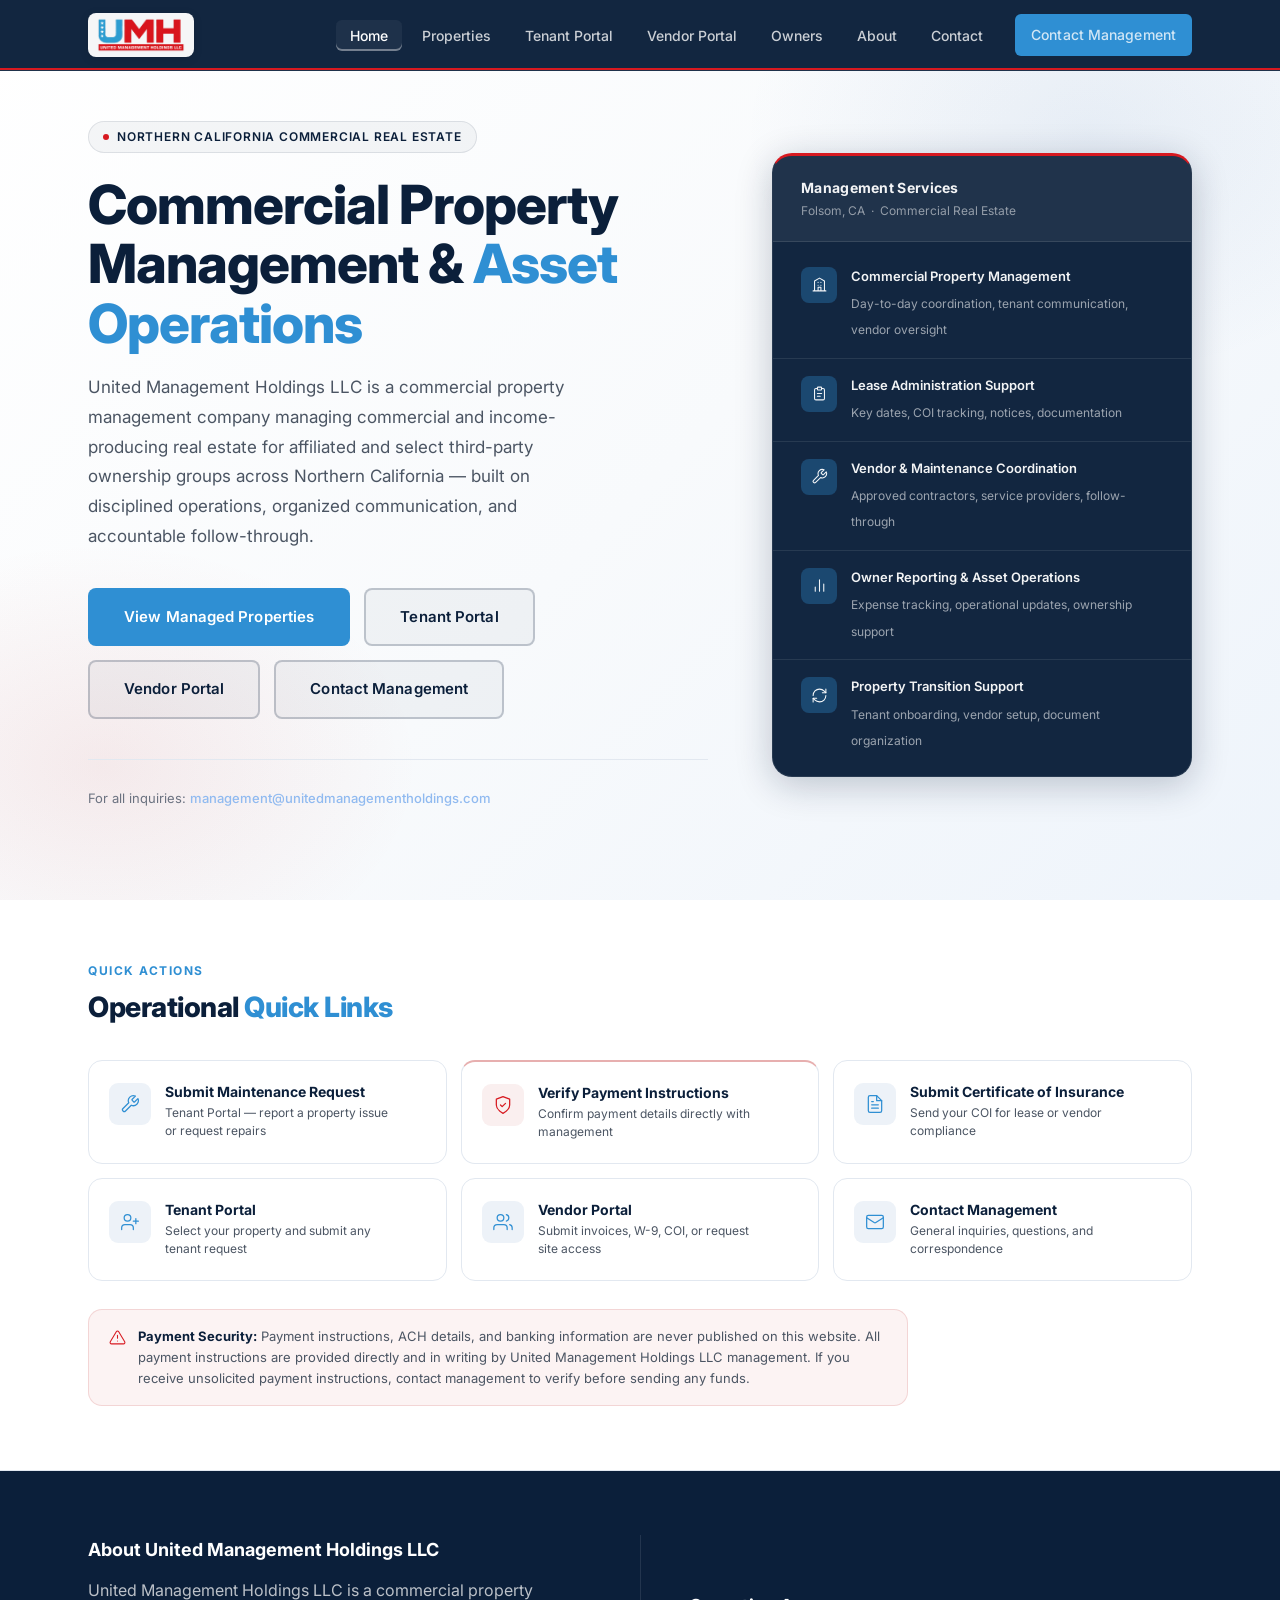
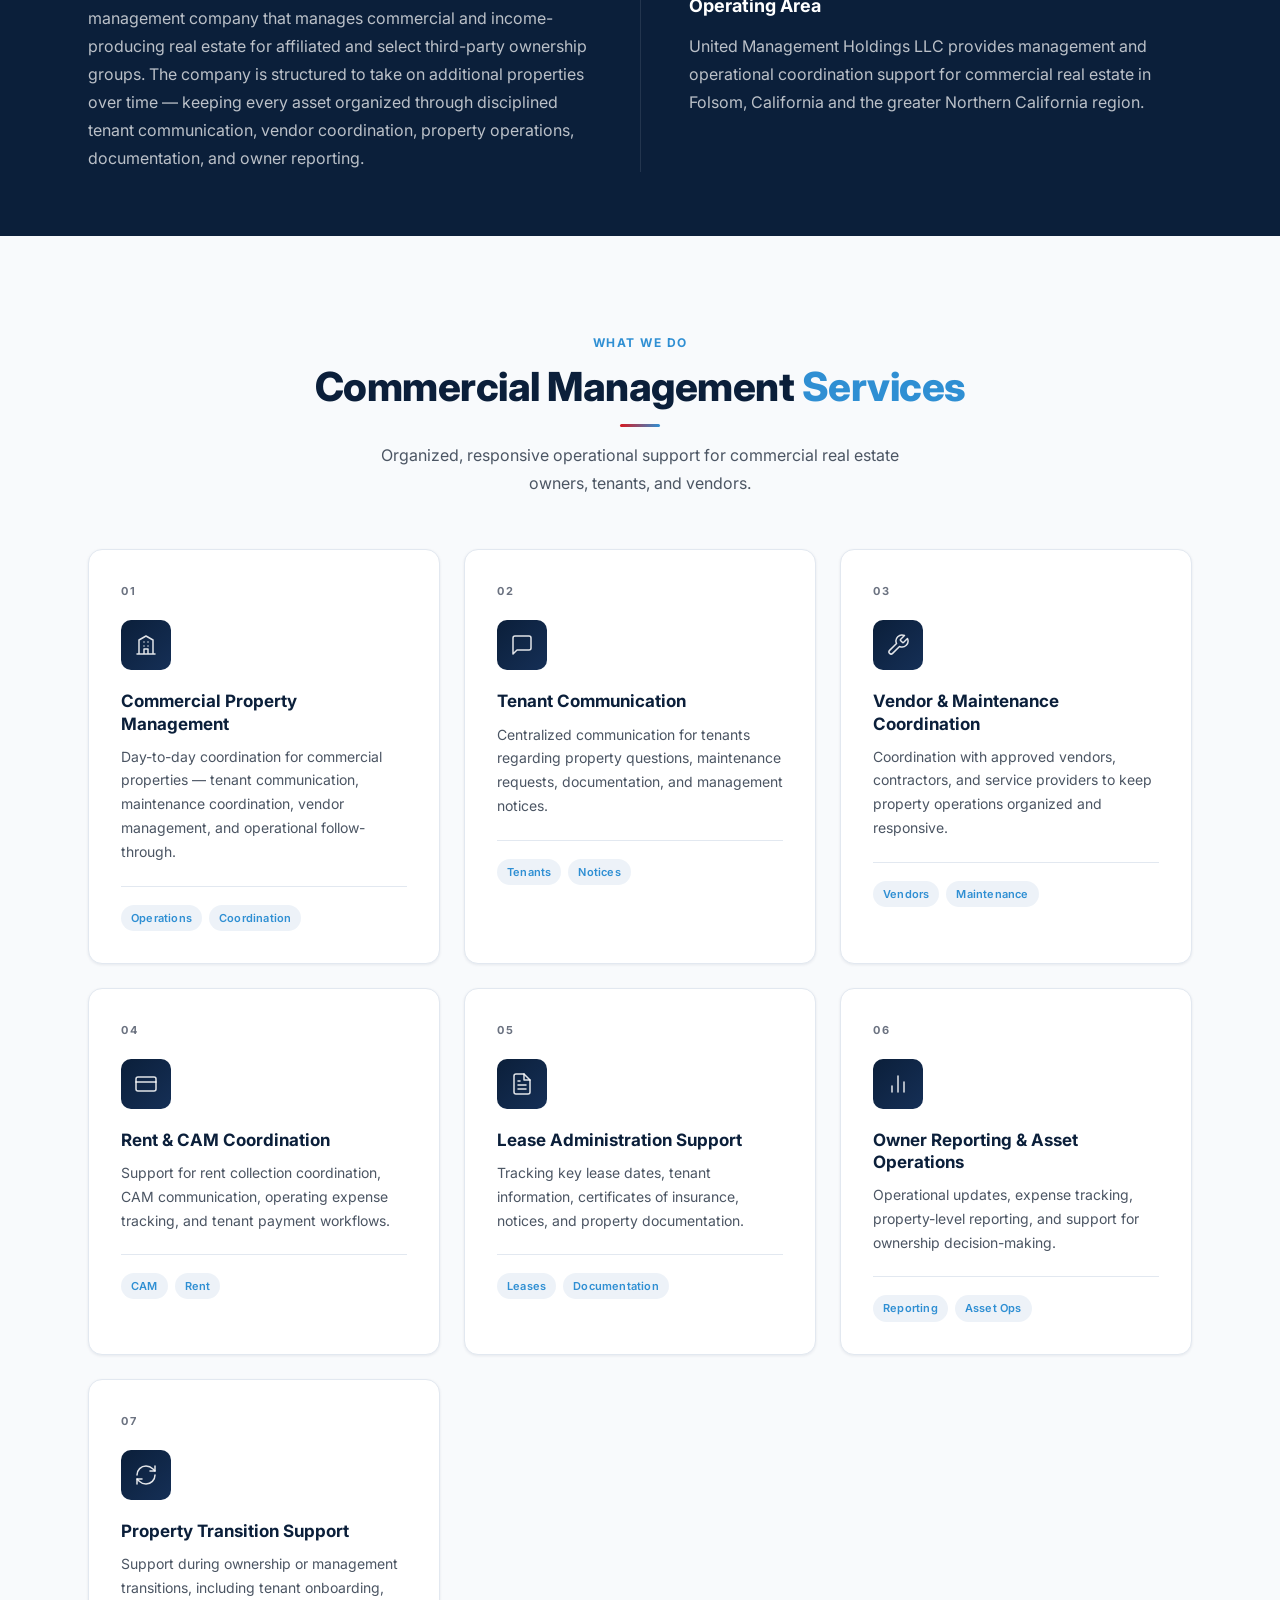
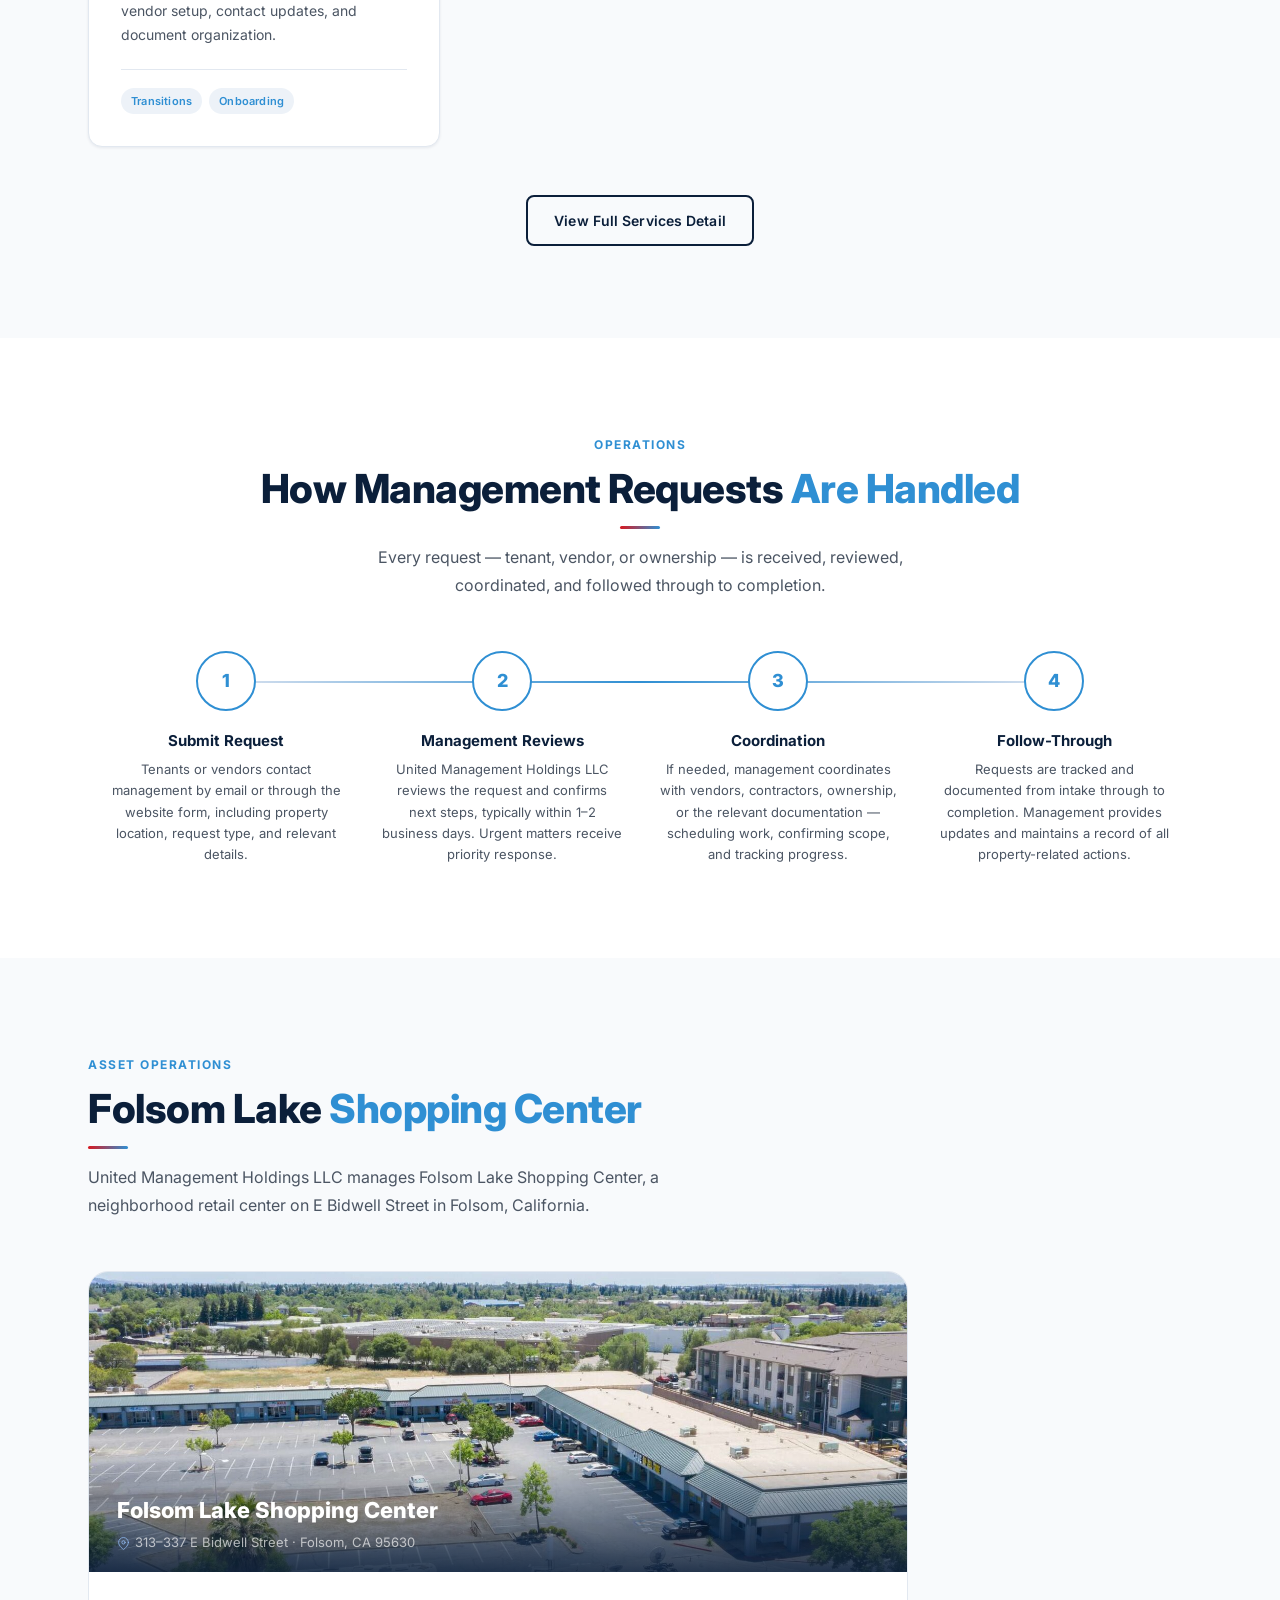
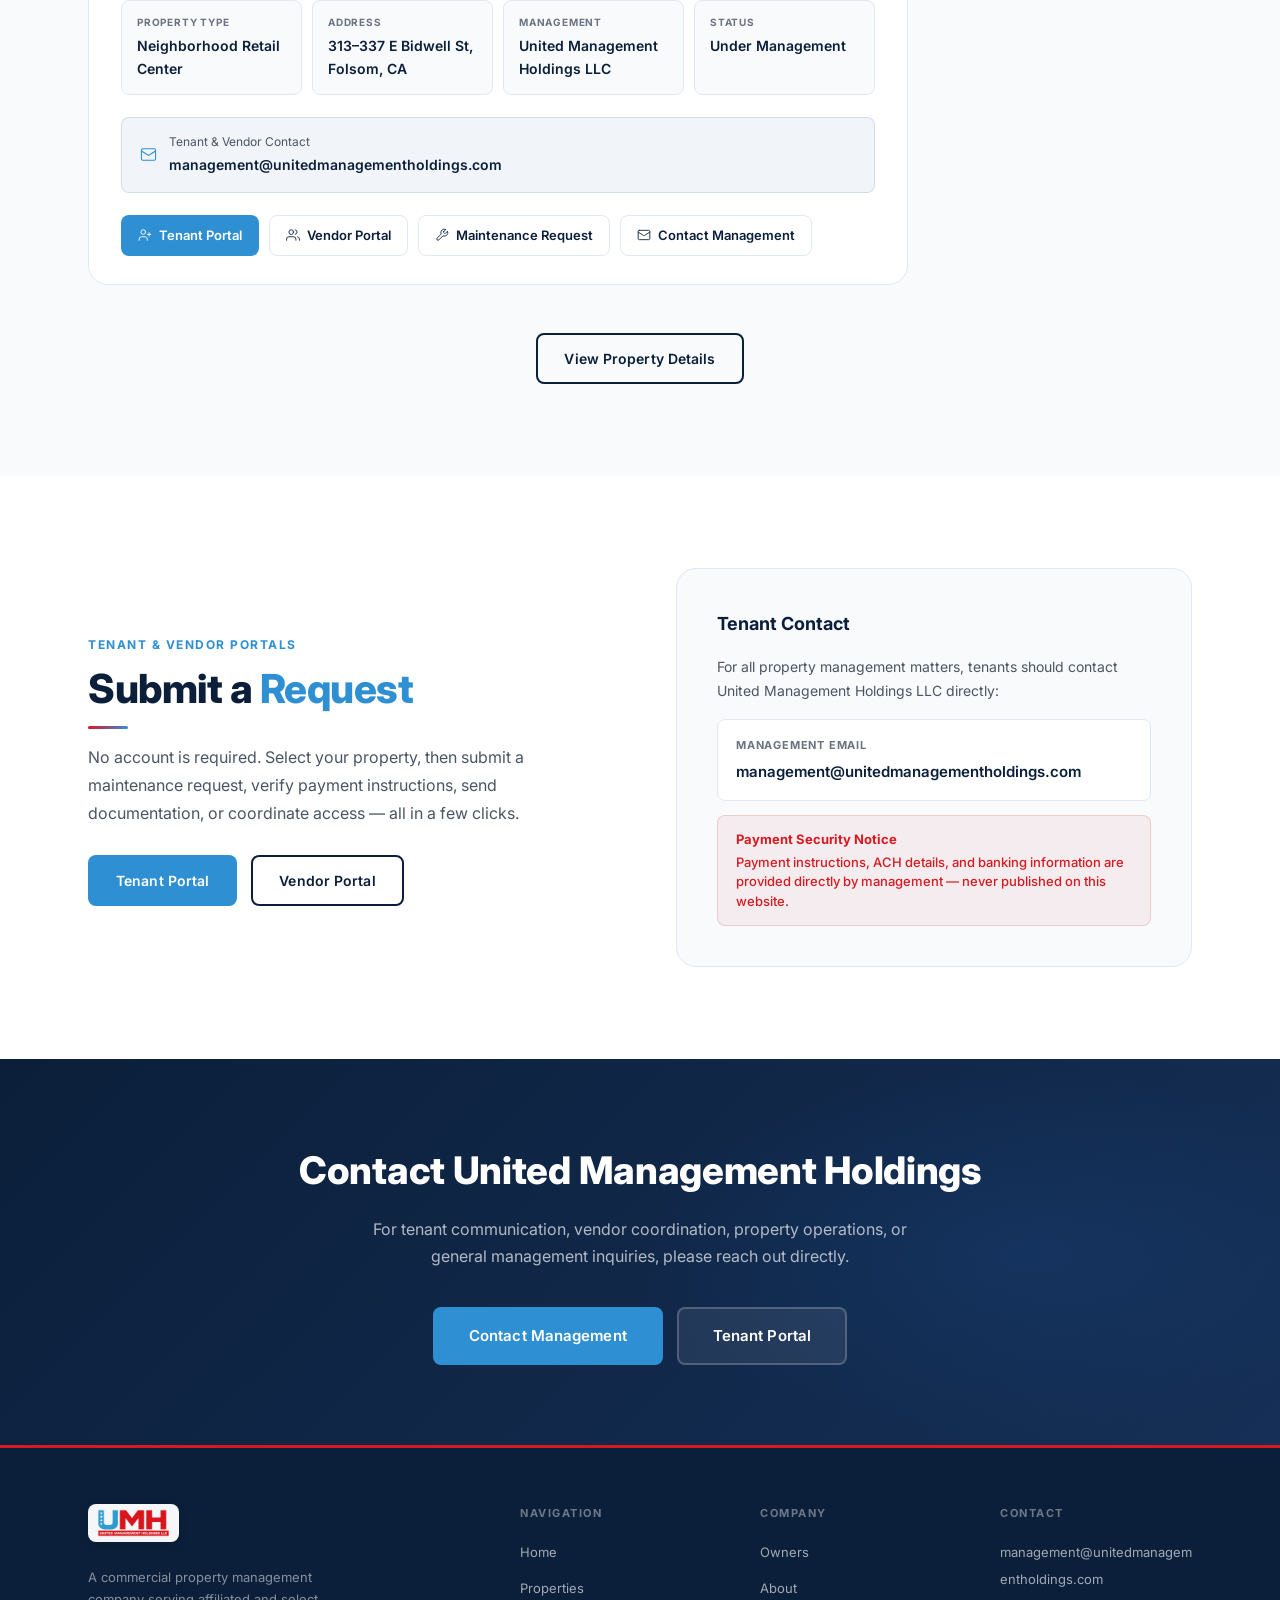
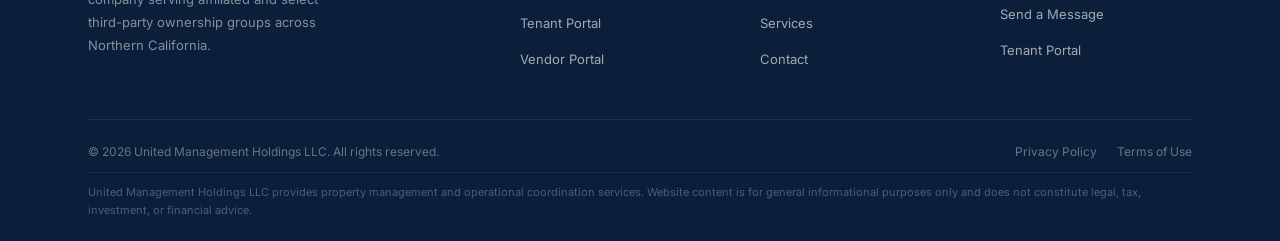
==== commit 93e14f87: "Reposition UMH as a commercial property management company; add Tenant/Vendor portals, Owners + Abou" ====
--- a/index.html
+++ b/index.html
@@ -74,7 +74,7 @@
       <div>
         <div class="hero-eyebrow">Northern California Commercial Real Estate</div>
         <h1>Commercial Property<br/>Management &amp; <em>Asset Operations</em></h1>
-        <p class="hero-desc">United Management Holdings LLC provides hands-on commercial property management for affiliated and select third-party ownership groups across Northern California. Tenants, vendors, and property owners work directly with the management team.</p>
+        <p class="hero-desc">United Management Holdings LLC is a commercial property management company managing commercial and income-producing real estate for affiliated and select third-party ownership groups across Northern California — built on disciplined operations, organized communication, and accountable follow-through.</p>
         <div class="hero-btns">
           <a href="properties.html" class="btn btn-primary btn-lg">View Managed Properties</a>
           <a href="tenant-portal.html" class="btn btn-ghost btn-lg">Tenant Portal</a>
@@ -233,7 +233,7 @@
     <div class="about-strip-grid">
       <div class="about-strip-col">
         <h3>About United Management Holdings LLC</h3>
-        <p>United Management Holdings LLC was formed to provide practical, organized, and responsive management for commercial real estate assets. Tenants, vendors, and property owners work directly with the management team — not layers of departments. The company focuses on tenant communication, vendor coordination, property operations, documentation, and owner reporting.</p>
+        <p>United Management Holdings LLC is a commercial property management company that manages commercial and income-producing real estate for affiliated and select third-party ownership groups. The company is structured to take on additional properties over time — keeping every asset organized through disciplined tenant communication, vendor coordination, property operations, documentation, and owner reporting.</p>
       </div>
       <div class="about-strip-divider"></div>
       <div class="about-strip-col">
@@ -491,7 +491,7 @@
         <a href="index.html" class="site-logo footer-site-logo">
           <img src="assets/umh-logo-nav.png" alt="United Management Holdings LLC" class="site-logo-img" />
         </a>
-        <p>Property management and operational coordination services for commercial real estate in Northern California.</p>
+        <p>A commercial property management company serving affiliated and select third-party ownership groups across Northern California.</p>
       </div>
       <div class="footer-col">
         <h5>Navigation</h5>
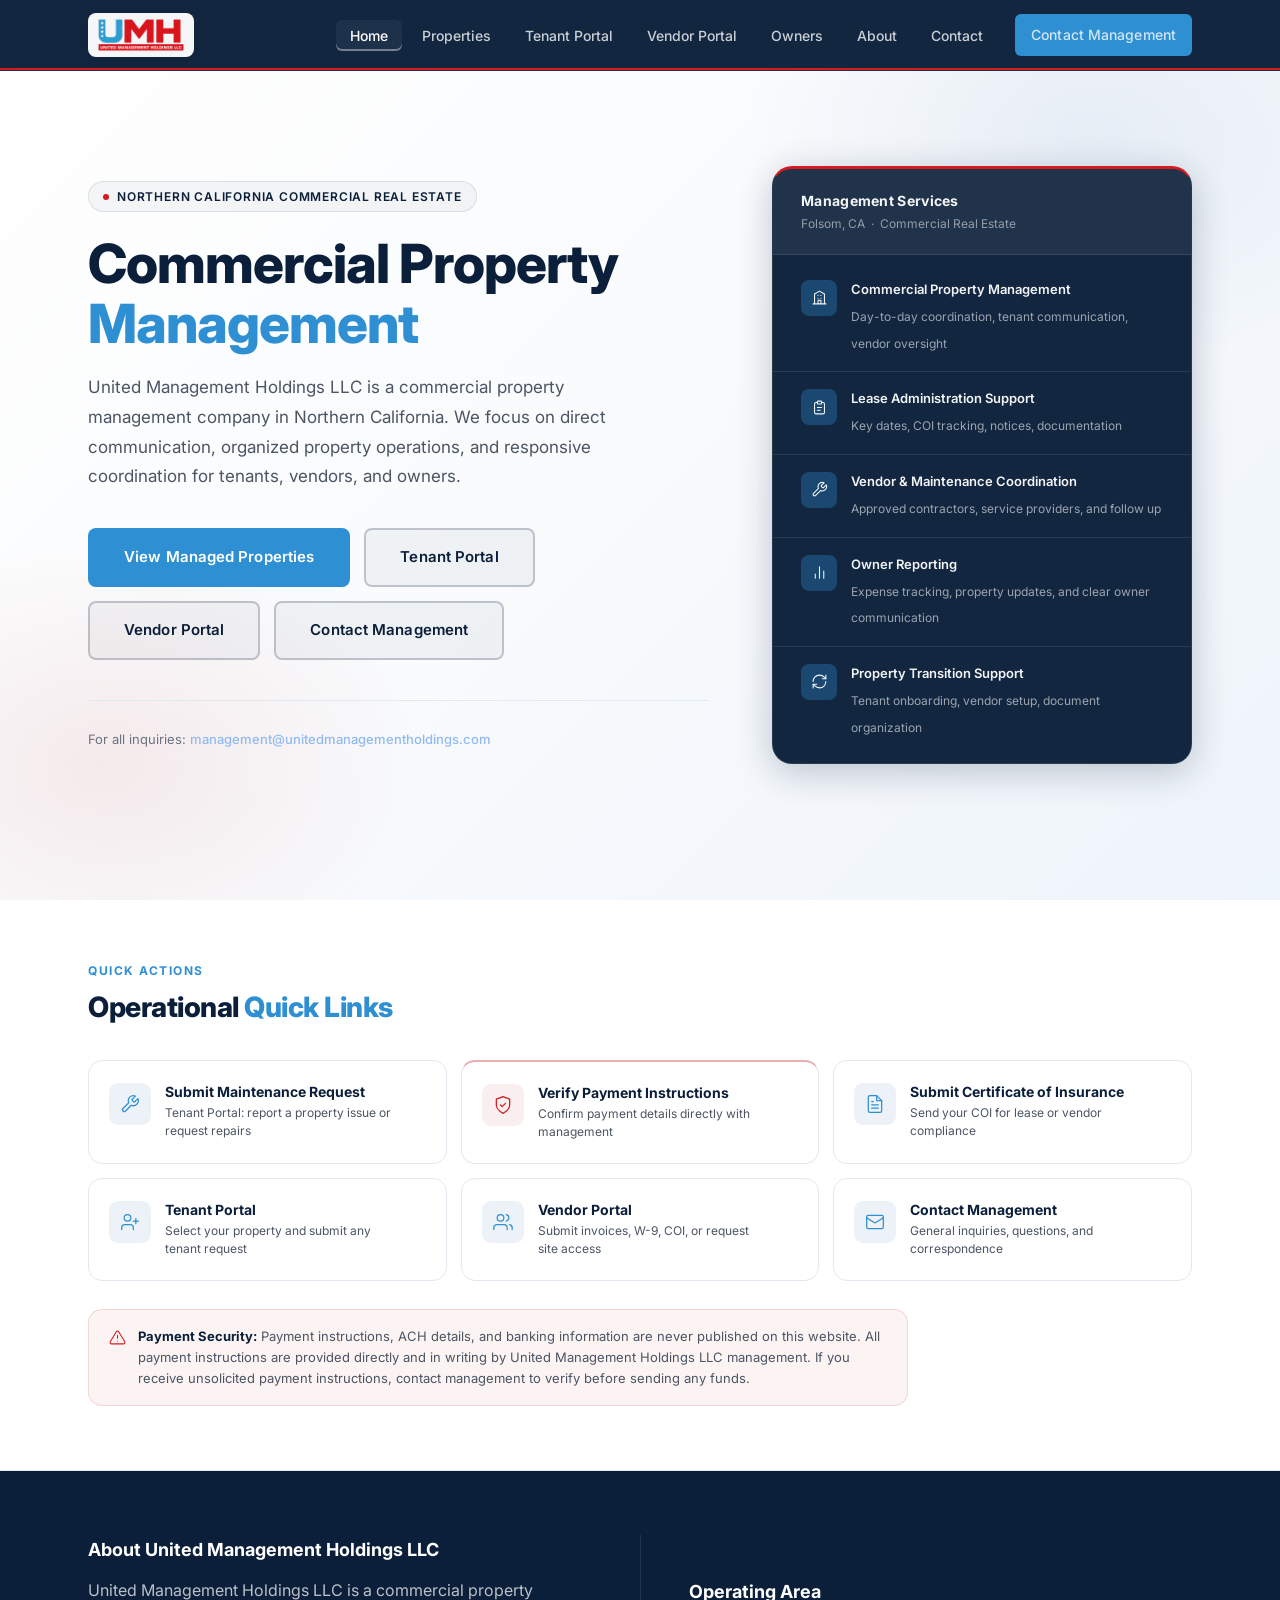
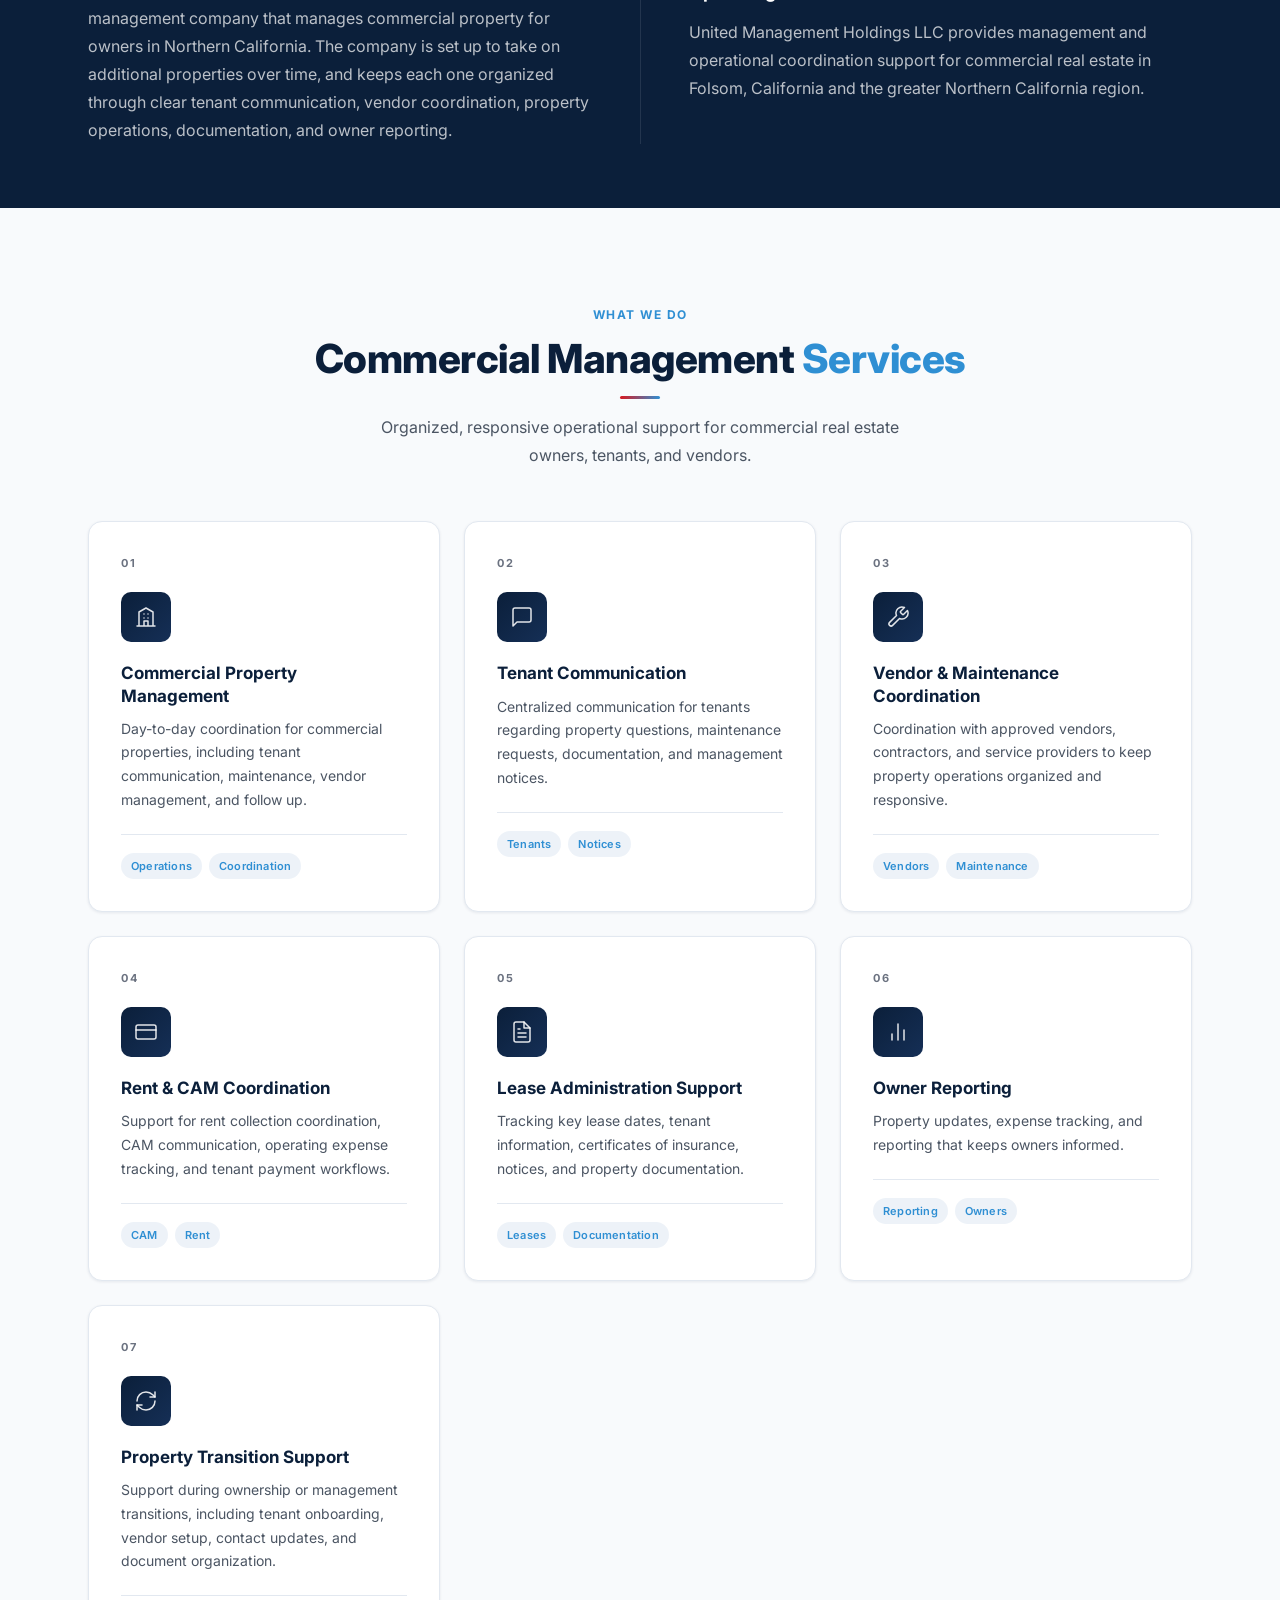
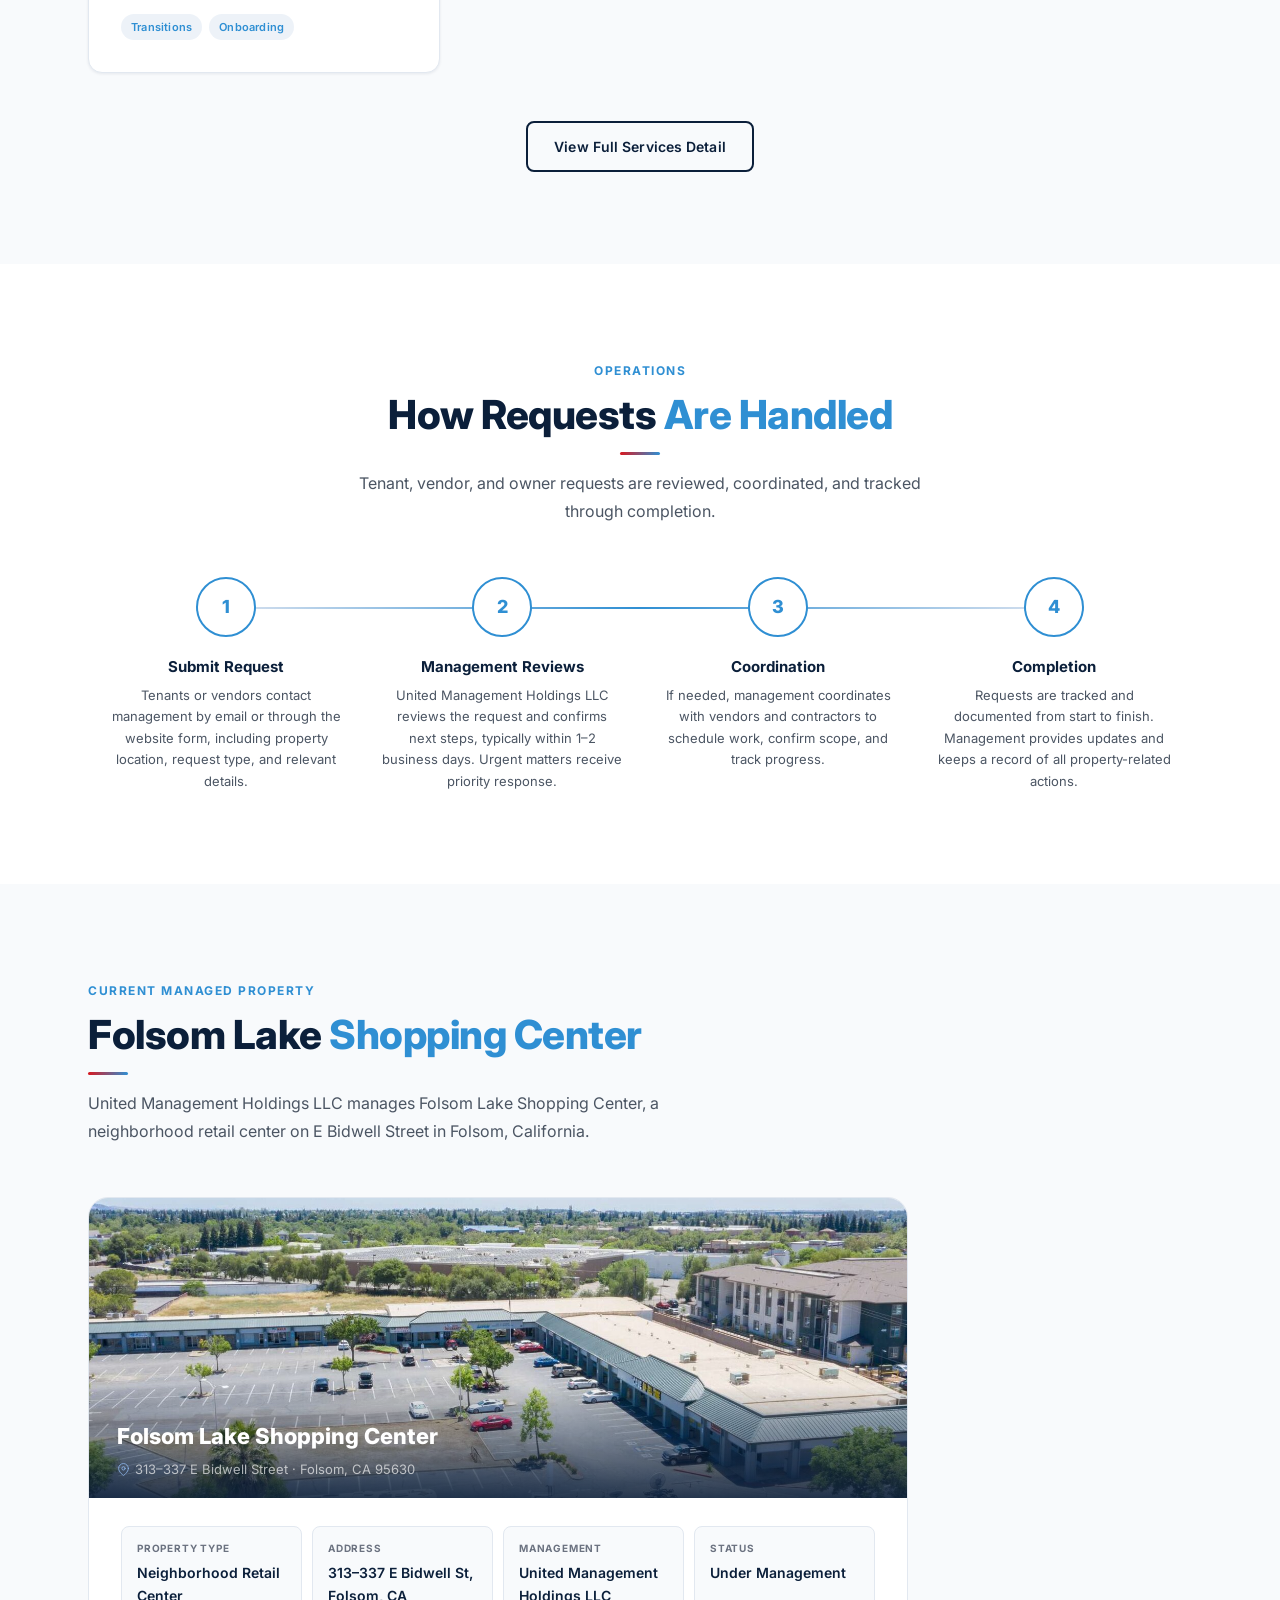
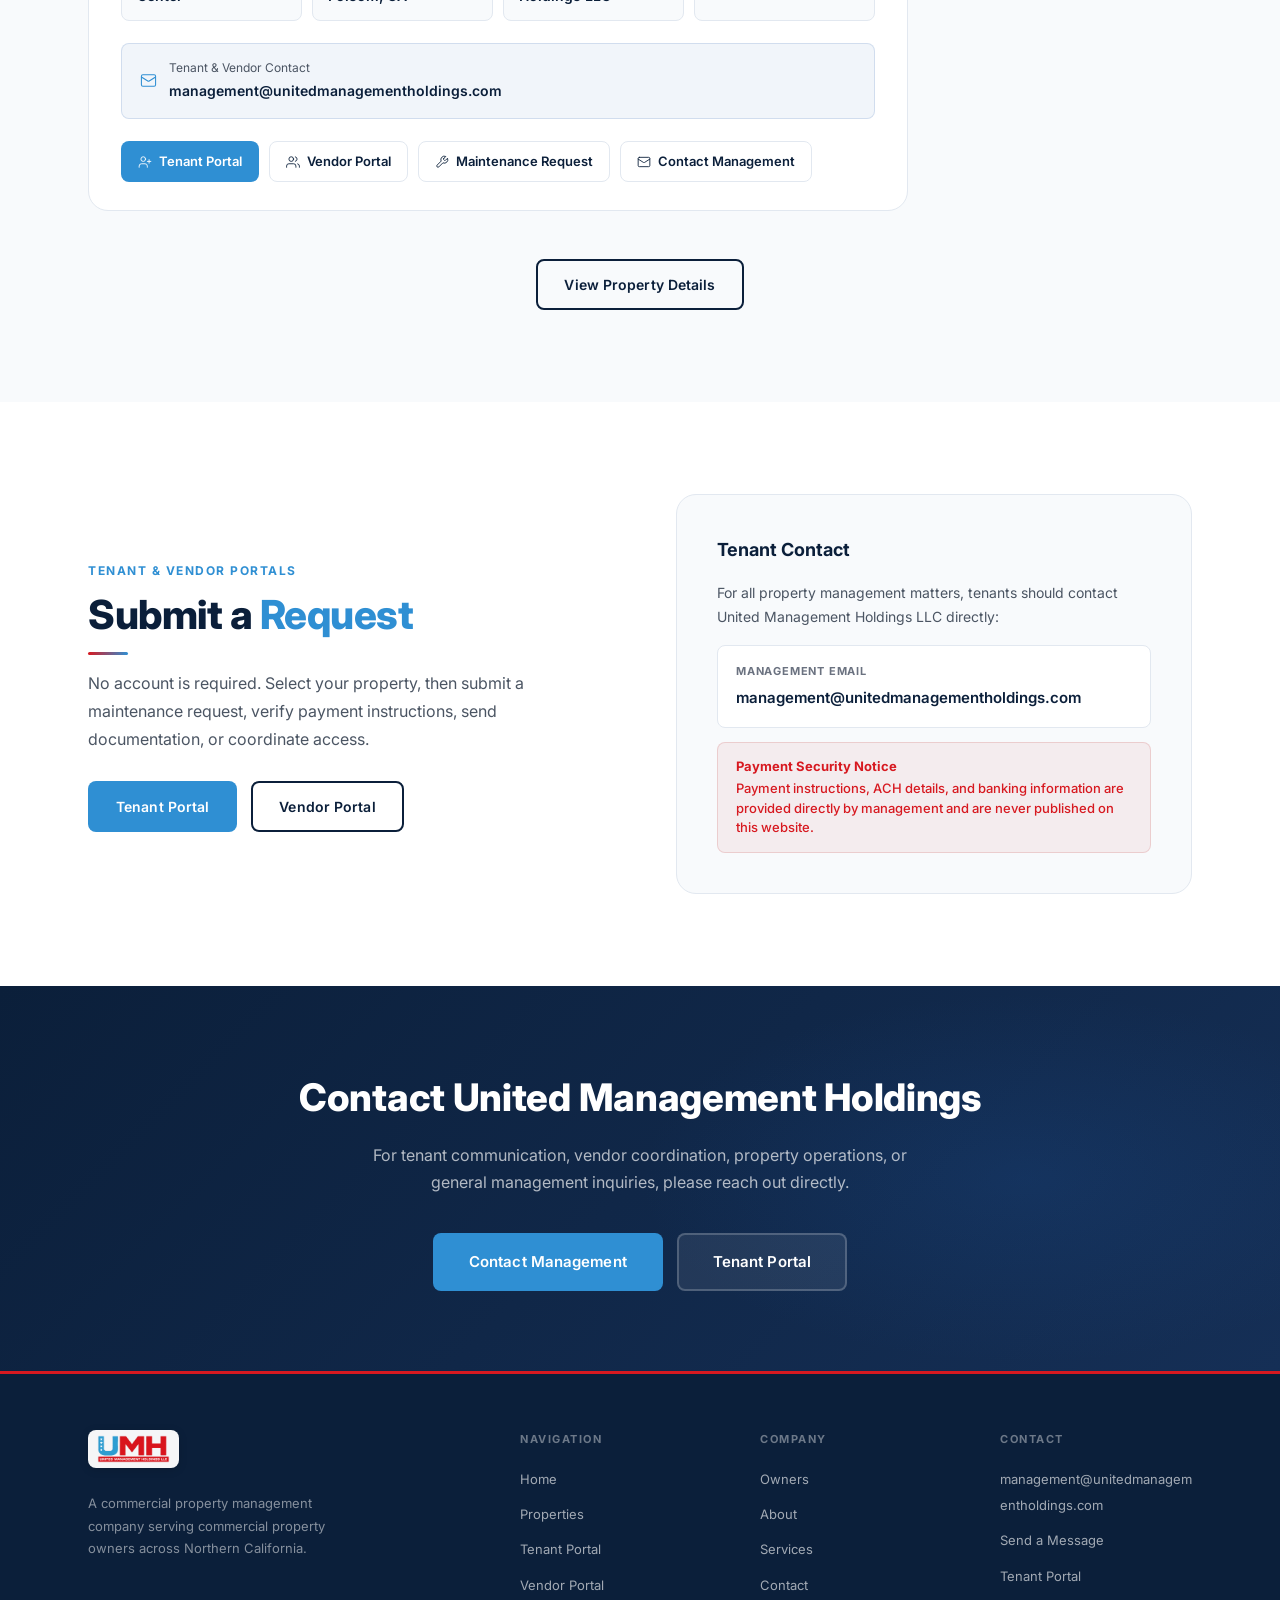
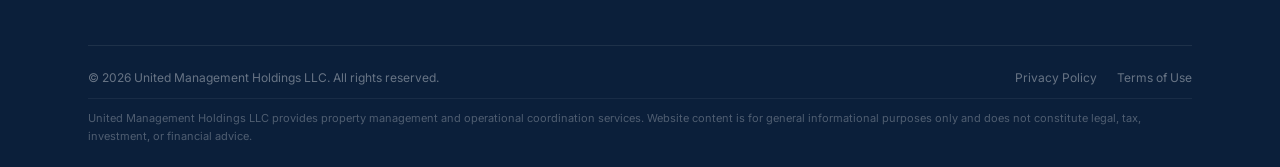
==== commit e80b5b41: "Copy cleanup: simpler, less corporate wording; remove em dashes; hero to 'Commercial Property Manage" ====
--- a/index.html
+++ b/index.html
@@ -3,18 +3,18 @@
 <head>
   <meta charset="UTF-8" />
   <meta name="viewport" content="width=device-width, initial-scale=1.0" />
-  <title>United Management Holdings LLC | Commercial Property Management — Folsom, CA</title>
-  <meta name="description" content="United Management Holdings LLC is a commercial property management company managing Folsom Lake Shopping Center at 313–337 E Bidwell Street in Folsom, CA — tenant coordination, vendor oversight, and asset operations in Northern California." />
+  <title>United Management Holdings LLC | Commercial Property Management, Folsom, CA</title>
+  <meta name="description" content="United Management Holdings LLC is a commercial property management company managing Folsom Lake Shopping Center at 313–337 E Bidwell Street in Folsom, CA. Tenant coordination, vendor coordination, and owner reporting in Northern California." />
   <!-- Open Graph -->
   <meta property="og:type" content="website" />
   <meta property="og:title" content="United Management Holdings LLC | Commercial Property Management" />
-  <meta property="og:description" content="Commercial property management — Folsom Lake Shopping Center, 313–337 E Bidwell Street, Folsom, CA. Tenant coordination, vendor oversight, and asset operations." />
+  <meta property="og:description" content="Commercial property management for Folsom Lake Shopping Center, 313–337 E Bidwell Street, Folsom, CA. Tenant coordination, vendor coordination, and owner reporting." />
   <meta property="og:url" content="https://www.unitedmanagementholdings.com/" />
   <meta property="og:site_name" content="United Management Holdings LLC" />
   <meta property="og:image" content="https://www.unitedmanagementholdings.com/assets/umh-og-folsom.jpg" />
   <meta name="twitter:card" content="summary_large_image" />
   <meta name="twitter:title" content="United Management Holdings LLC | Commercial Property Management" />
-  <meta name="twitter:description" content="Commercial property management — Folsom Lake Shopping Center, Folsom, CA. Tenant coordination, vendor oversight, and asset operations." />
+  <meta name="twitter:description" content="Commercial property management for Folsom Lake Shopping Center, Folsom, CA. Tenant coordination, vendor coordination, and owner reporting." />
   <link rel="canonical" href="https://www.unitedmanagementholdings.com/" />
   <!-- Schema.org -->
   <script type="application/ld+json">
@@ -48,7 +48,7 @@
 <!-- NAVBAR -->
 <nav class="navbar" id="navbar">
   <div class="container">
-    <a href="index.html" class="site-logo" aria-label="United Management Holdings LLC — Home">
+    <a href="index.html" class="site-logo" aria-label="United Management Holdings LLC, Home">
       <img src="assets/umh-logo-nav.png" alt="United Management Holdings LLC" class="site-logo-img" />
     </a>
     <ul class="nav-links" id="navLinks" role="navigation" aria-label="Main navigation">
@@ -73,8 +73,8 @@
     <div class="hero-grid">
       <div>
         <div class="hero-eyebrow">Northern California Commercial Real Estate</div>
-        <h1>Commercial Property<br/>Management &amp; <em>Asset Operations</em></h1>
-        <p class="hero-desc">United Management Holdings LLC is a commercial property management company managing commercial and income-producing real estate for affiliated and select third-party ownership groups across Northern California — built on disciplined operations, organized communication, and accountable follow-through.</p>
+        <h1>Commercial Property <em>Management</em></h1>
+        <p class="hero-desc">United Management Holdings LLC is a commercial property management company in Northern California. We focus on direct communication, organized property operations, and responsive coordination for tenants, vendors, and owners.</p>
         <div class="hero-btns">
           <a href="properties.html" class="btn btn-primary btn-lg">View Managed Properties</a>
           <a href="tenant-portal.html" class="btn btn-ghost btn-lg">Tenant Portal</a>
@@ -115,7 +115,7 @@
             </div>
             <div class="hci-text">
               <strong>Vendor &amp; Maintenance Coordination</strong>
-              <span>Approved contractors, service providers, follow-through</span>
+              <span>Approved contractors, service providers, and follow up</span>
             </div>
           </div>
           <div class="hero-card-item">
@@ -123,8 +123,8 @@
               <svg viewBox="0 0 24 24" fill="none" stroke="currentColor" stroke-width="1.5" stroke-linecap="round" stroke-linejoin="round"><line x1="18" y1="20" x2="18" y2="10"/><line x1="12" y1="20" x2="12" y2="4"/><line x1="6" y1="20" x2="6" y2="14"/></svg>
             </div>
             <div class="hci-text">
-              <strong>Owner Reporting &amp; Asset Operations</strong>
-              <span>Expense tracking, operational updates, ownership support</span>
+              <strong>Owner Reporting</strong>
+              <span>Expense tracking, property updates, and clear owner communication</span>
             </div>
           </div>
           <div class="hero-card-item">
@@ -155,7 +155,7 @@
         </div>
         <div class="qlc-text">
           <div class="qlc-title">Submit Maintenance Request</div>
-          <div class="qlc-desc">Tenant Portal — report a property issue or request repairs</div>
+          <div class="qlc-desc">Tenant Portal: report a property issue or request repairs</div>
         </div>
         <div class="qlc-arrow"><svg viewBox="0 0 24 24" fill="none" stroke="currentColor" stroke-width="1.5" stroke-linecap="round" stroke-linejoin="round"><line x1="5" y1="12" x2="19" y2="12"/><polyline points="12 5 19 12 12 19"/></svg></div>
       </a>
@@ -233,7 +233,7 @@
     <div class="about-strip-grid">
       <div class="about-strip-col">
         <h3>About United Management Holdings LLC</h3>
-        <p>United Management Holdings LLC is a commercial property management company that manages commercial and income-producing real estate for affiliated and select third-party ownership groups. The company is structured to take on additional properties over time — keeping every asset organized through disciplined tenant communication, vendor coordination, property operations, documentation, and owner reporting.</p>
+        <p>United Management Holdings LLC is a commercial property management company that manages commercial property for owners in Northern California. The company is set up to take on additional properties over time, and keeps each one organized through clear tenant communication, vendor coordination, property operations, documentation, and owner reporting.</p>
       </div>
       <div class="about-strip-divider"></div>
       <div class="about-strip-col">
@@ -261,7 +261,7 @@
           <svg viewBox="0 0 24 24" fill="none" stroke="currentColor" stroke-width="1.5" stroke-linecap="round" stroke-linejoin="round"><path d="M3 21h18M5 21V7l7-4 7 4v14M10 21v-5h4v5M10 9h.01M14 9h.01M10 13h.01M14 13h.01"/></svg>
         </div>
         <h3>Commercial Property Management</h3>
-        <p>Day-to-day coordination for commercial properties — tenant communication, maintenance coordination, vendor management, and operational follow-through.</p>
+        <p>Day-to-day coordination for commercial properties, including tenant communication, maintenance, vendor management, and follow up.</p>
         <div class="service-card-footer"><div class="service-card-tags"><span class="tag">Operations</span><span class="tag">Coordination</span></div></div>
       </div>
 
@@ -310,9 +310,9 @@
         <div class="service-icon-wrap icon-box icon-box-navy icon-box-50">
           <svg viewBox="0 0 24 24" fill="none" stroke="currentColor" stroke-width="1.5" stroke-linecap="round" stroke-linejoin="round"><line x1="18" y1="20" x2="18" y2="10"/><line x1="12" y1="20" x2="12" y2="4"/><line x1="6" y1="20" x2="6" y2="14"/></svg>
         </div>
-        <h3>Owner Reporting &amp; Asset Operations</h3>
-        <p>Operational updates, expense tracking, property-level reporting, and support for ownership decision-making.</p>
-        <div class="service-card-footer"><div class="service-card-tags"><span class="tag">Reporting</span><span class="tag">Asset Ops</span></div></div>
+        <h3>Owner Reporting</h3>
+        <p>Property updates, expense tracking, and reporting that keeps owners informed.</p>
+        <div class="service-card-footer"><div class="service-card-tags"><span class="tag">Reporting</span><span class="tag">Owners</span></div></div>
       </div>
 
       <div class="service-card reveal">
@@ -337,9 +337,9 @@
   <div class="container">
     <div class="section-header centered">
       <div class="section-eyebrow">Operations</div>
-      <h2 class="section-title">How Management Requests <em>Are Handled</em></h2>
+      <h2 class="section-title">How Requests <em>Are Handled</em></h2>
       <div class="accent-bar centered"></div>
-      <p class="section-desc">Every request — tenant, vendor, or ownership — is received, reviewed, coordinated, and followed through to completion.</p>
+      <p class="section-desc">Tenant, vendor, and owner requests are reviewed, coordinated, and tracked through completion.</p>
     </div>
     <div class="process-steps">
       <div class="process-step reveal">
@@ -355,12 +355,12 @@
       <div class="process-step reveal">
         <div class="process-step-num">3</div>
         <h4>Coordination</h4>
-        <p>If needed, management coordinates with vendors, contractors, ownership, or the relevant documentation — scheduling work, confirming scope, and tracking progress.</p>
+        <p>If needed, management coordinates with vendors and contractors to schedule work, confirm scope, and track progress.</p>
       </div>
       <div class="process-step reveal">
         <div class="process-step-num">4</div>
-        <h4>Follow-Through</h4>
-        <p>Requests are tracked and documented from intake through to completion. Management provides updates and maintains a record of all property-related actions.</p>
+        <h4>Completion</h4>
+        <p>Requests are tracked and documented from start to finish. Management provides updates and keeps a record of all property-related actions.</p>
       </div>
     </div>
   </div>
@@ -370,7 +370,7 @@
 <section class="section section-alt">
   <div class="container">
     <div class="section-header">
-      <div class="section-eyebrow">Asset Operations</div>
+      <div class="section-eyebrow">Current Managed Property</div>
       <h2 class="section-title">Folsom Lake <em>Shopping Center</em></h2>
       <div class="accent-bar"></div>
       <p class="section-desc">United Management Holdings LLC manages Folsom Lake Shopping Center, a neighborhood retail center on E Bidwell Street in Folsom, California.</p>
@@ -378,7 +378,7 @@
 
     <div class="property-location-card reveal">
       <div class="property-photo-area photo-live">
-        <img src="assets/folsom-property-main.jpg" alt="Folsom Lake Shopping Center — 313-337 E Bidwell Street, Folsom, California" loading="lazy" />
+        <img src="assets/folsom-property-main.jpg" alt="Folsom Lake Shopping Center, 313-337 E Bidwell Street, Folsom, California" loading="lazy" />
         <div class="property-photo-overlay">
           <h3>Folsom Lake Shopping Center</h3>
           <div class="prop-loc">
@@ -449,7 +449,7 @@
         <div class="section-eyebrow">Tenant &amp; Vendor Portals</div>
         <h2 class="section-title">Submit a <em>Request</em></h2>
         <div class="accent-bar"></div>
-        <p class="section-desc" style="margin-bottom:28px;">No account is required. Select your property, then submit a maintenance request, verify payment instructions, send documentation, or coordinate access — all in a few clicks.</p>
+        <p class="section-desc" style="margin-bottom:28px;">No account is required. Select your property, then submit a maintenance request, verify payment instructions, send documentation, or coordinate access.</p>
         <div style="display:flex;gap:14px;flex-wrap:wrap;">
           <a href="tenant-portal.html" class="btn btn-primary">Tenant Portal</a>
           <a href="vendor-portal.html" class="btn btn-outline-navy">Vendor Portal</a>
@@ -464,7 +464,7 @@
         </div>
         <div class="alert" style="margin-top:14px;">
           <strong style="display:block;margin-bottom:3px;">Payment Security Notice</strong>
-          Payment instructions, ACH details, and banking information are provided directly by management — never published on this website.
+          Payment instructions, ACH details, and banking information are provided directly by management and are never published on this website.
         </div>
       </div>
     </div>
@@ -491,7 +491,7 @@
         <a href="index.html" class="site-logo footer-site-logo">
           <img src="assets/umh-logo-nav.png" alt="United Management Holdings LLC" class="site-logo-img" />
         </a>
-        <p>A commercial property management company serving affiliated and select third-party ownership groups across Northern California.</p>
+        <p>A commercial property management company serving commercial property owners across Northern California.</p>
       </div>
       <div class="footer-col">
         <h5>Navigation</h5>
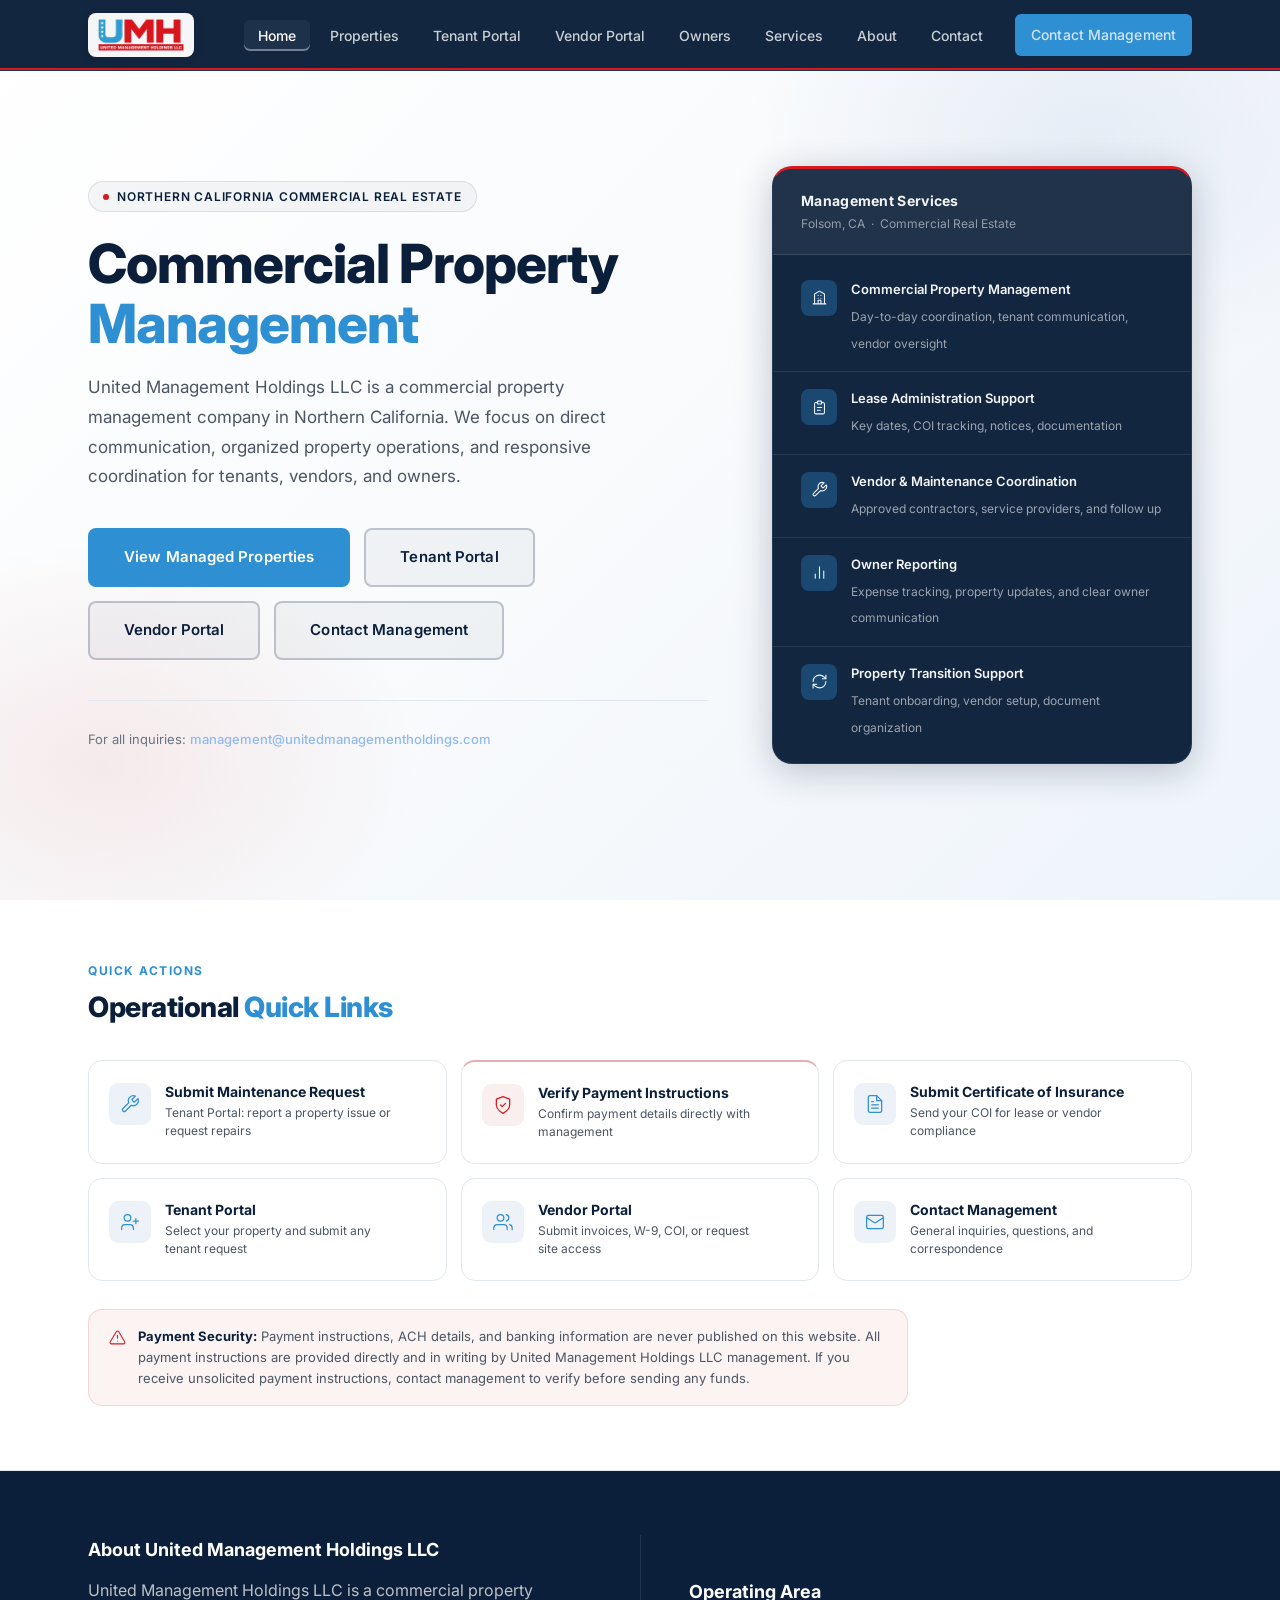
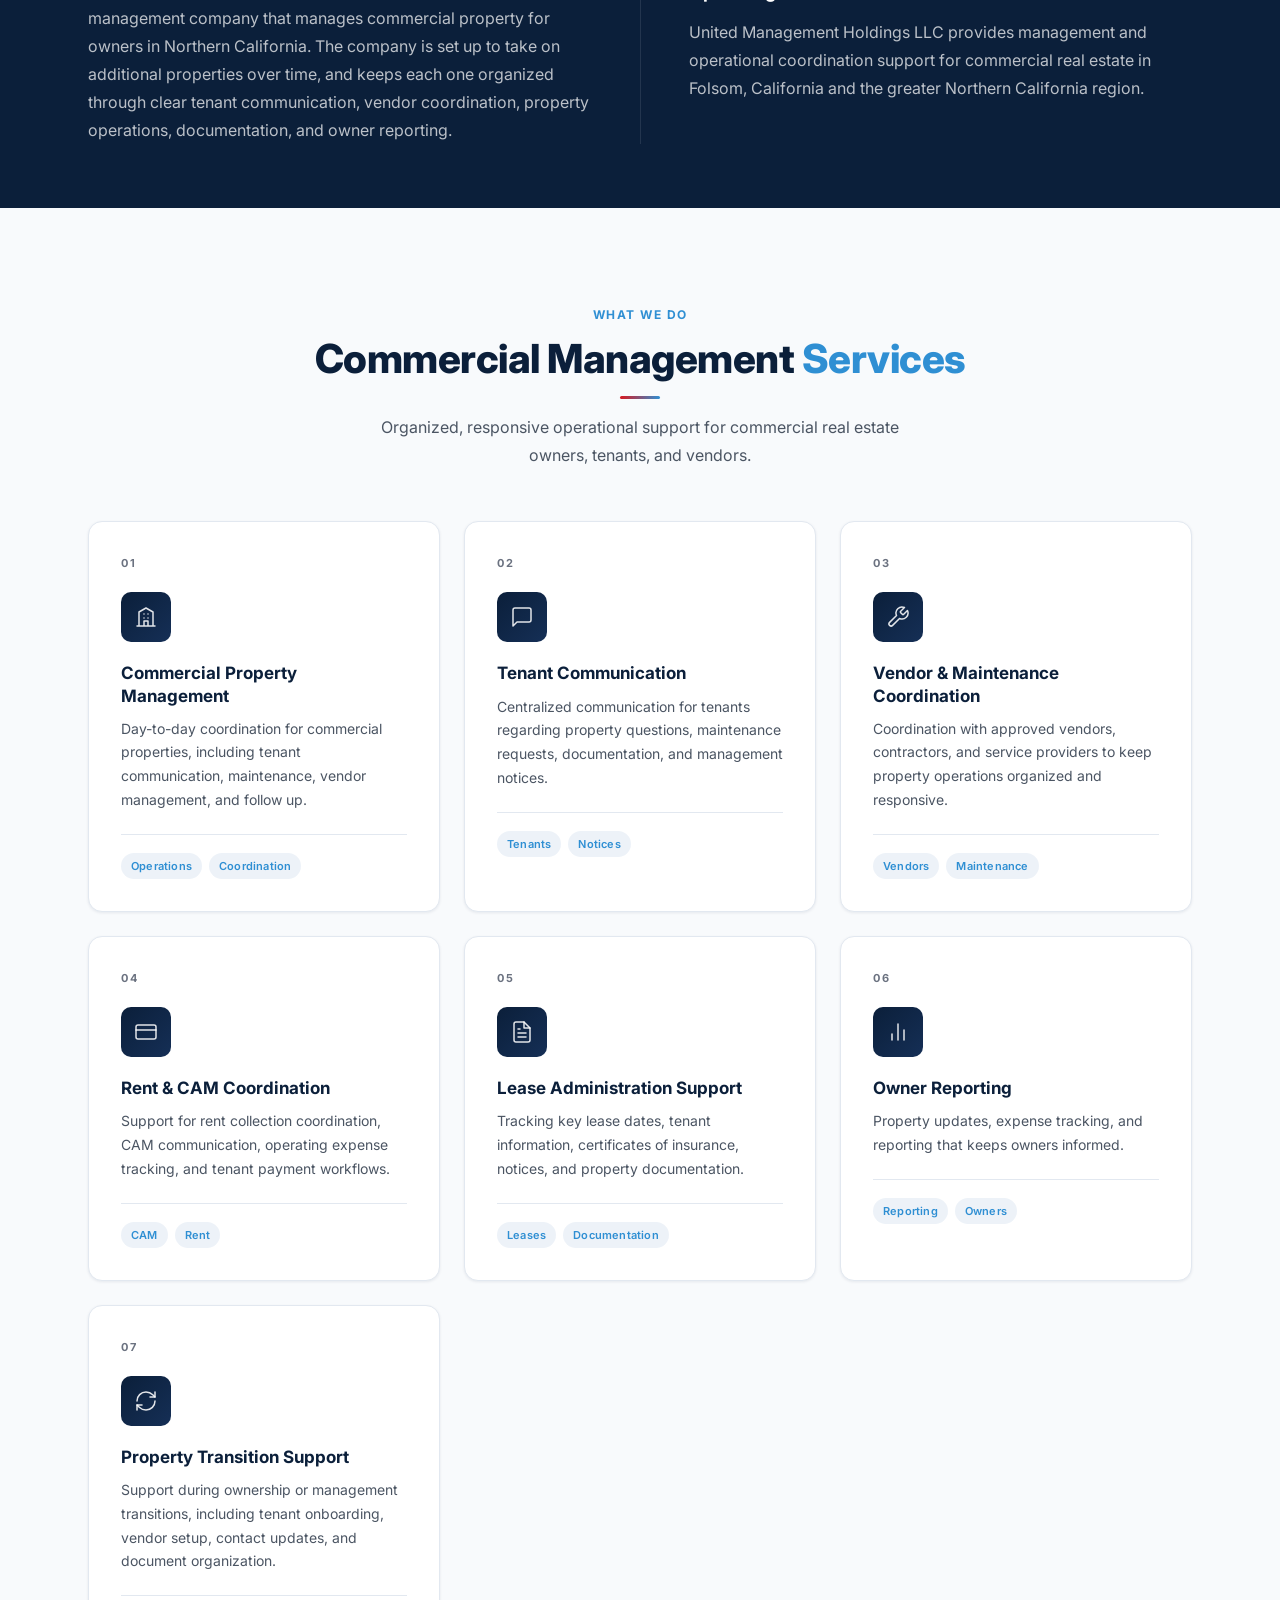
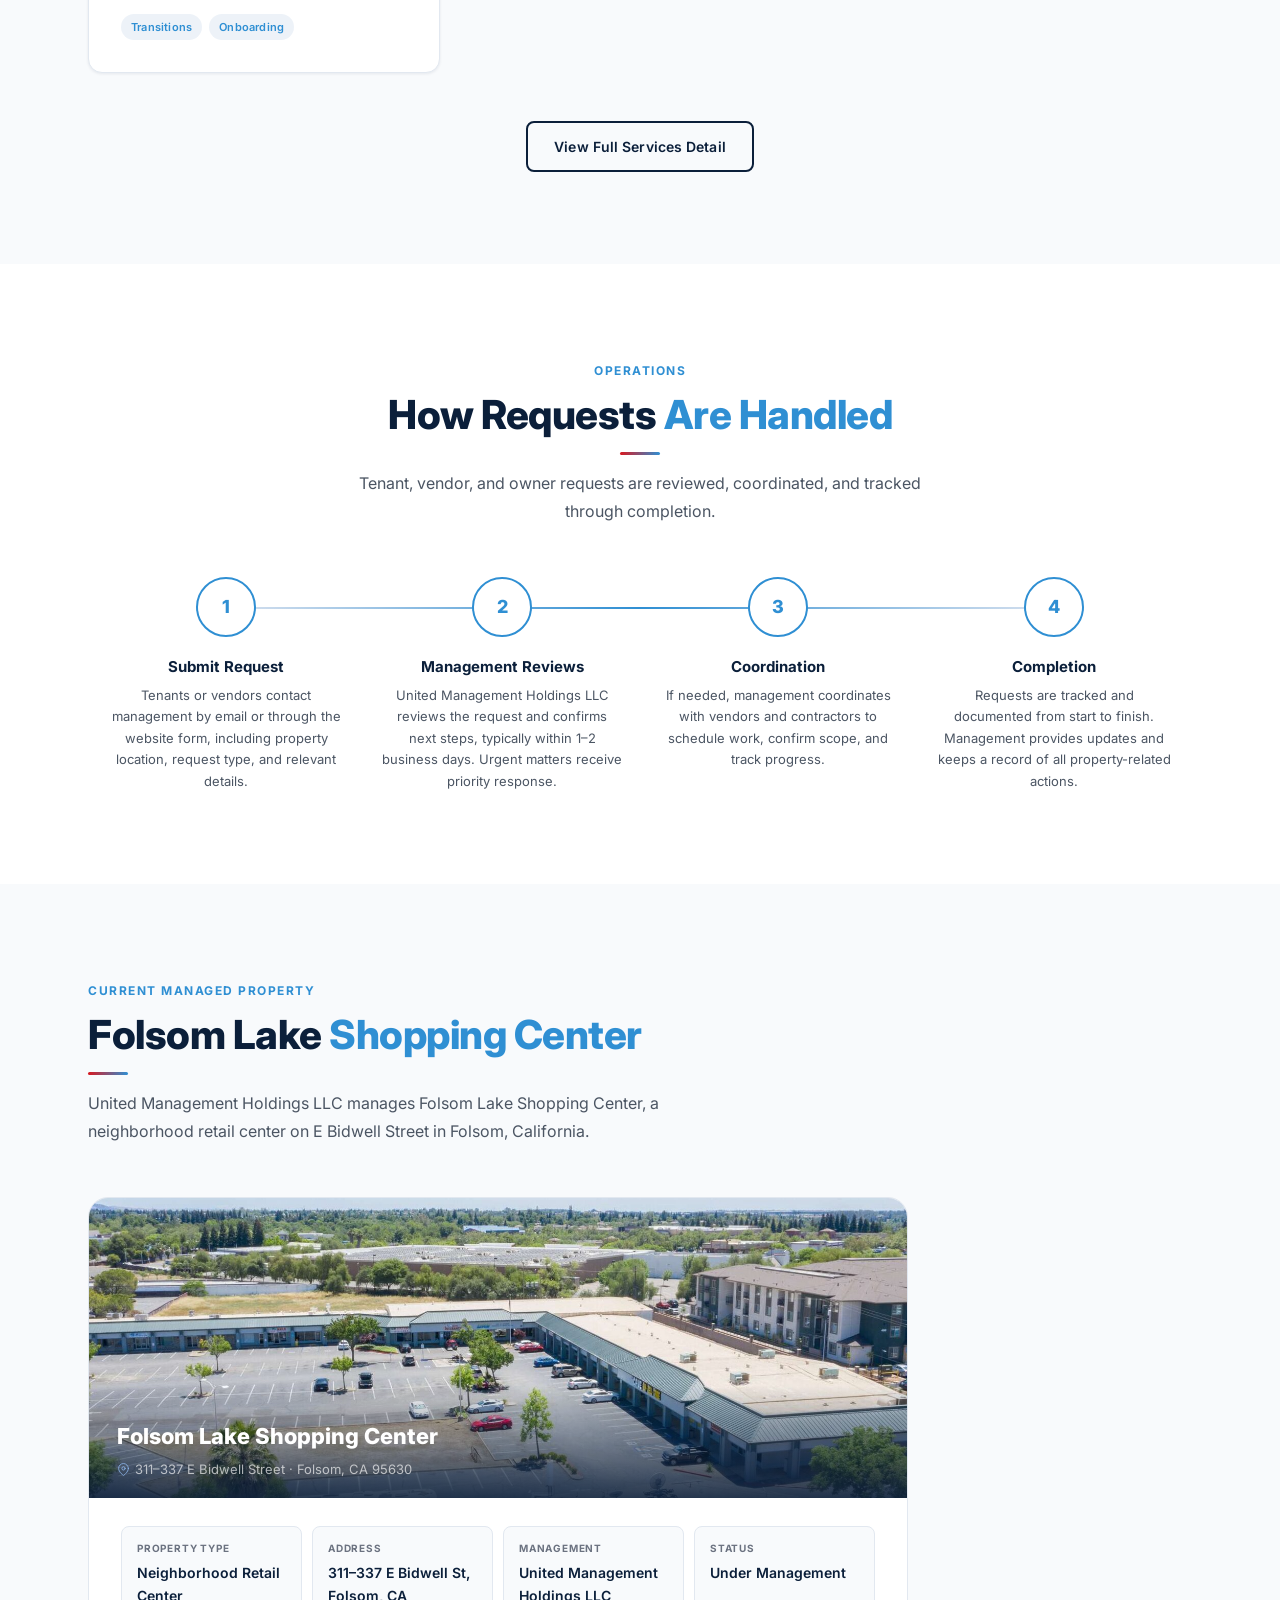
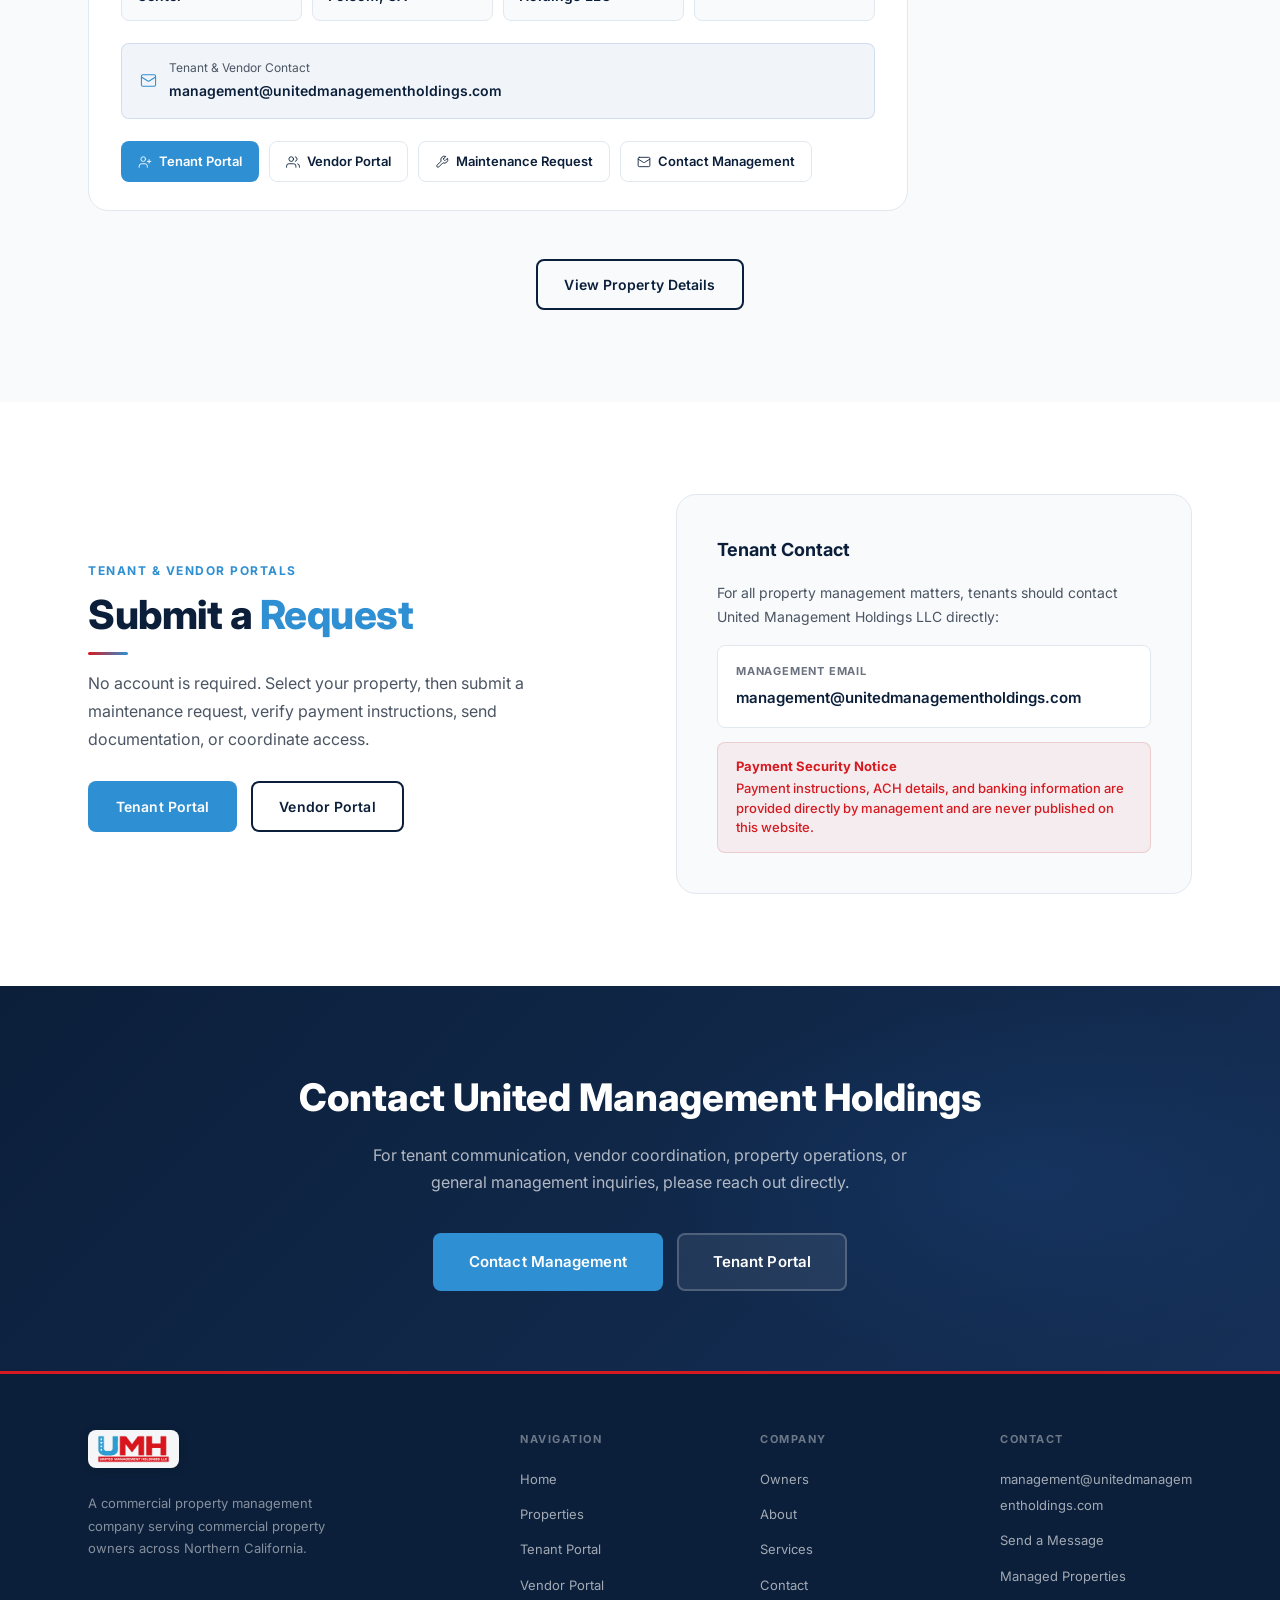
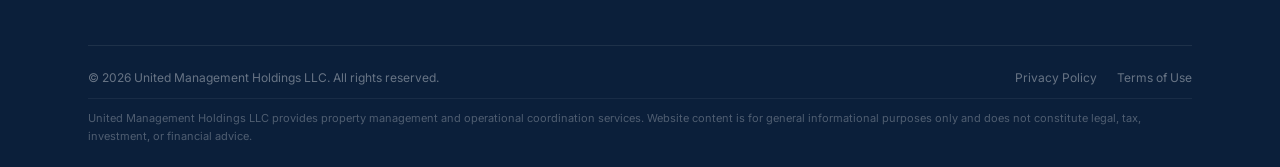
==== commit c6cbab03: "Polish: correct address to 311-337 E Bidwell, add Services to nav, standardize footer, refine owners" ====
--- a/index.html
+++ b/index.html
@@ -4,11 +4,11 @@
   <meta charset="UTF-8" />
   <meta name="viewport" content="width=device-width, initial-scale=1.0" />
   <title>United Management Holdings LLC | Commercial Property Management, Folsom, CA</title>
-  <meta name="description" content="United Management Holdings LLC is a commercial property management company managing Folsom Lake Shopping Center at 313–337 E Bidwell Street in Folsom, CA. Tenant coordination, vendor coordination, and owner reporting in Northern California." />
+  <meta name="description" content="United Management Holdings LLC is a commercial property management company managing Folsom Lake Shopping Center at 311–337 E Bidwell Street in Folsom, CA. Tenant coordination, vendor coordination, and owner reporting in Northern California." />
   <!-- Open Graph -->
   <meta property="og:type" content="website" />
   <meta property="og:title" content="United Management Holdings LLC | Commercial Property Management" />
-  <meta property="og:description" content="Commercial property management for Folsom Lake Shopping Center, 313–337 E Bidwell Street, Folsom, CA. Tenant coordination, vendor coordination, and owner reporting." />
+  <meta property="og:description" content="Commercial property management for Folsom Lake Shopping Center, 311–337 E Bidwell Street, Folsom, CA. Tenant coordination, vendor coordination, and owner reporting." />
   <meta property="og:url" content="https://www.unitedmanagementholdings.com/" />
   <meta property="og:site_name" content="United Management Holdings LLC" />
   <meta property="og:image" content="https://www.unitedmanagementholdings.com/assets/umh-og-folsom.jpg" />
@@ -22,7 +22,7 @@
     "@context": "https://schema.org",
     "@type": "ProfessionalService",
     "name": "United Management Holdings LLC",
-    "description": "Commercial property management and asset operations. Manager of Folsom Lake Shopping Center, 313-337 E Bidwell Street, Folsom, CA 95630.",
+    "description": "Commercial property management and asset operations. Manager of Folsom Lake Shopping Center, 311-337 E Bidwell Street, Folsom, CA 95630.",
     "url": "https://www.unitedmanagementholdings.com",
     "email": "management@unitedmanagementholdings.com",
     "image": "https://www.unitedmanagementholdings.com/assets/umh-og-folsom.jpg",
@@ -57,6 +57,7 @@
       <li><a href="tenant-portal.html">Tenant Portal</a></li>
       <li><a href="vendor-portal.html">Vendor Portal</a></li>
       <li><a href="owners.html">Owners</a></li>
+      <li><a href="services.html">Services</a></li>
       <li><a href="about.html">About</a></li>
       <li><a href="contact.html">Contact</a></li>
       <li class="nav-cta"><a href="contact.html" class="btn btn-primary btn-sm">Contact Management</a></li>
@@ -378,12 +379,12 @@
 
     <div class="property-location-card reveal">
       <div class="property-photo-area photo-live">
-        <img src="assets/folsom-property-main.jpg" alt="Folsom Lake Shopping Center, 313-337 E Bidwell Street, Folsom, California" loading="lazy" />
+        <img src="assets/folsom-property-main.jpg" alt="Folsom Lake Shopping Center, 311-337 E Bidwell Street, Folsom, California" loading="lazy" />
         <div class="property-photo-overlay">
           <h3>Folsom Lake Shopping Center</h3>
           <div class="prop-loc">
             <svg viewBox="0 0 24 24" fill="none" stroke="currentColor" stroke-width="1.5" stroke-linecap="round" stroke-linejoin="round"><path d="M21 10c0 7-9 13-9 13s-9-6-9-13a9 9 0 0 1 18 0z"/><circle cx="12" cy="10" r="3"/></svg>
-            313–337 E Bidwell Street · Folsom, CA 95630
+            311–337 E Bidwell Street · Folsom, CA 95630
           </div>
         </div>
       </div>
@@ -396,7 +397,7 @@
           </div>
           <div class="property-meta-item">
             <div class="pmi-label">Address</div>
-            <div class="pmi-value">313–337 E Bidwell St, Folsom, CA</div>
+            <div class="pmi-value">311–337 E Bidwell St, Folsom, CA</div>
           </div>
           <div class="property-meta-item">
             <div class="pmi-label">Management</div>
@@ -516,19 +517,20 @@
         <ul>
           <li><a href="mailto:management@unitedmanagementholdings.com">management@unitedmanagementholdings.com</a></li>
           <li><a href="contact.html">Send a Message</a></li>
-          <li><a href="tenant-portal.html">Tenant Portal</a></li>
+          <li><a href="properties.html">Managed Properties</a></li>
         </ul>
       </div>
     </div>
     <div class="footer-bottom">
       <div class="footer-bottom-top">
-        <span class="footer-copy">© 2026 United Management Holdings LLC. All rights reserved.</span>
+        <span class="footer-copy">&copy; 2026 United Management Holdings LLC. All rights reserved.</span>
         <div class="footer-links">
           <a href="privacy.html">Privacy Policy</a>
           <a href="terms.html">Terms of Use</a>
         </div>
       </div>
-      <p class="footer-disclaimer">United Management Holdings LLC provides property management and operational coordination services. Website content is for general informational purposes only and does not constitute legal, tax, investment, or financial advice.</p>    </div>
+      <p class="footer-disclaimer">United Management Holdings LLC provides property management and operational coordination services. Website content is for general informational purposes only and does not constitute legal, tax, investment, or financial advice.</p>
+    </div>
   </div>
 </footer>
 
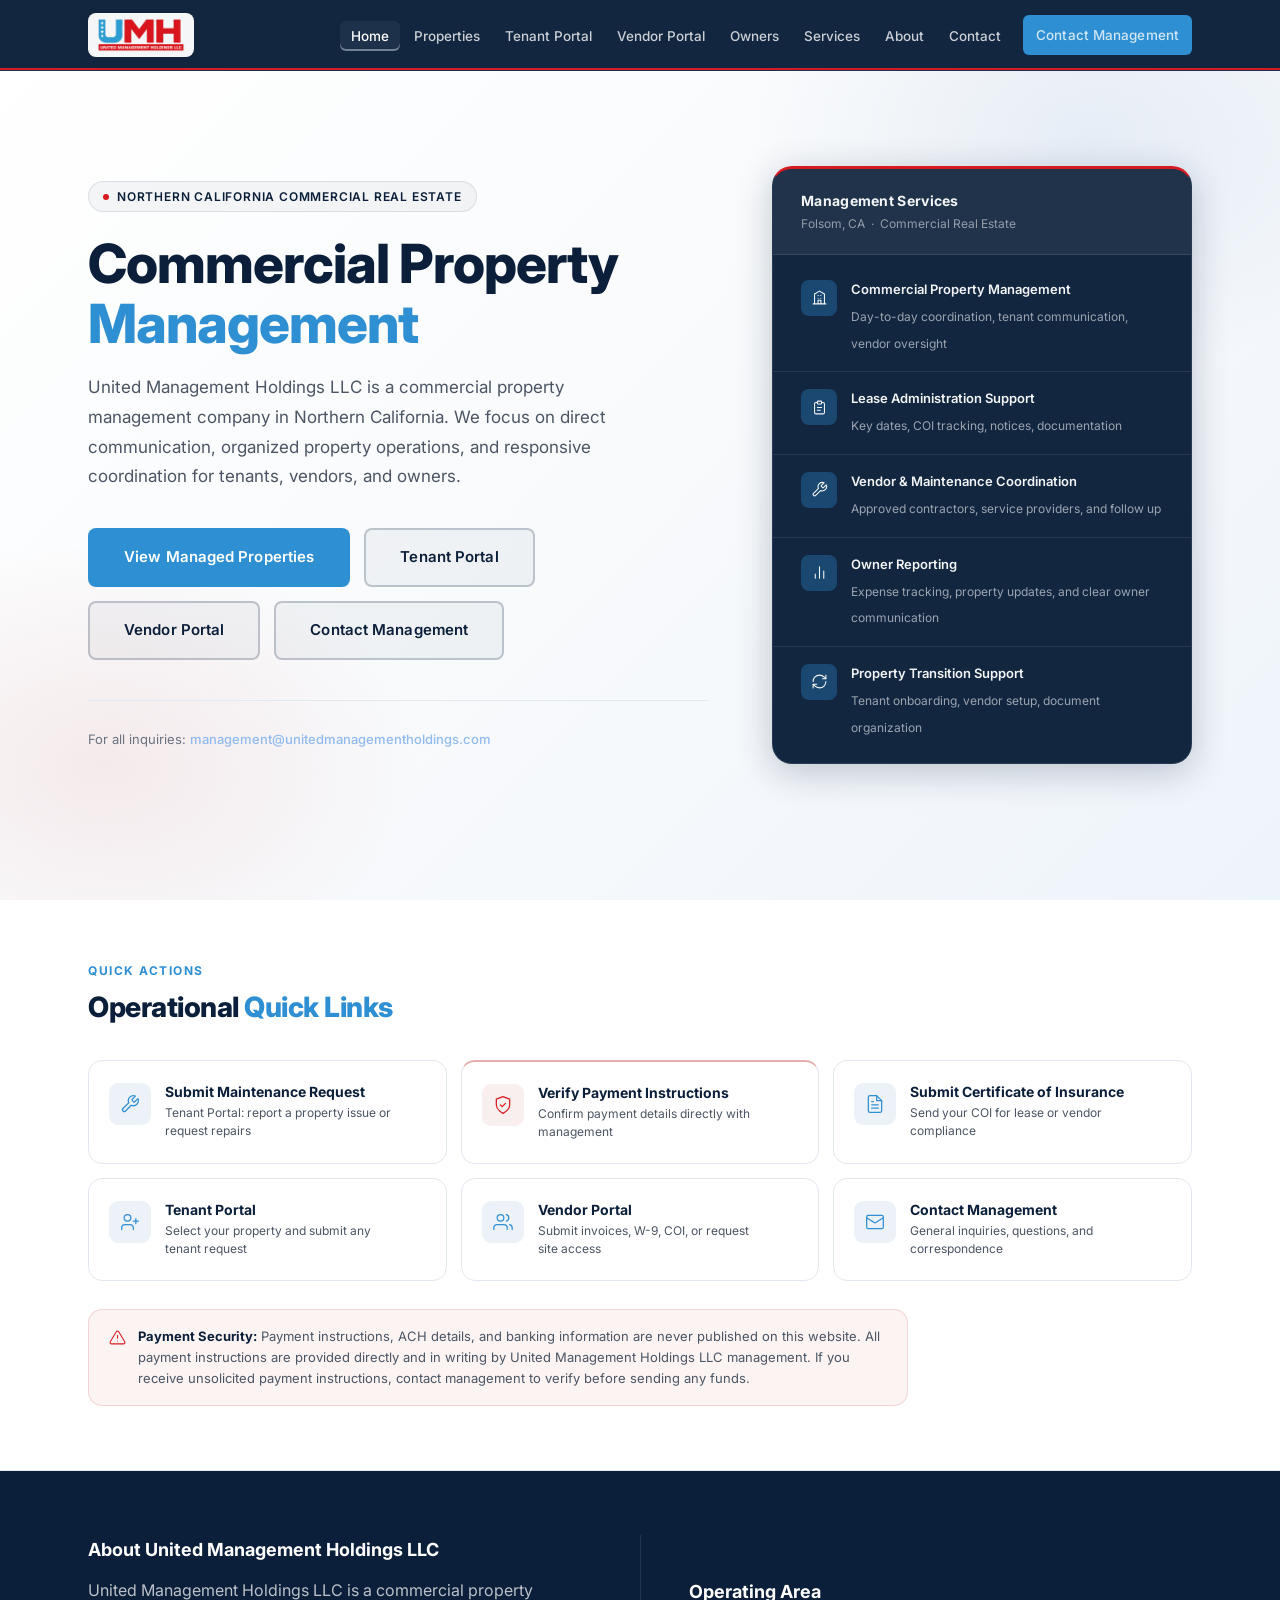
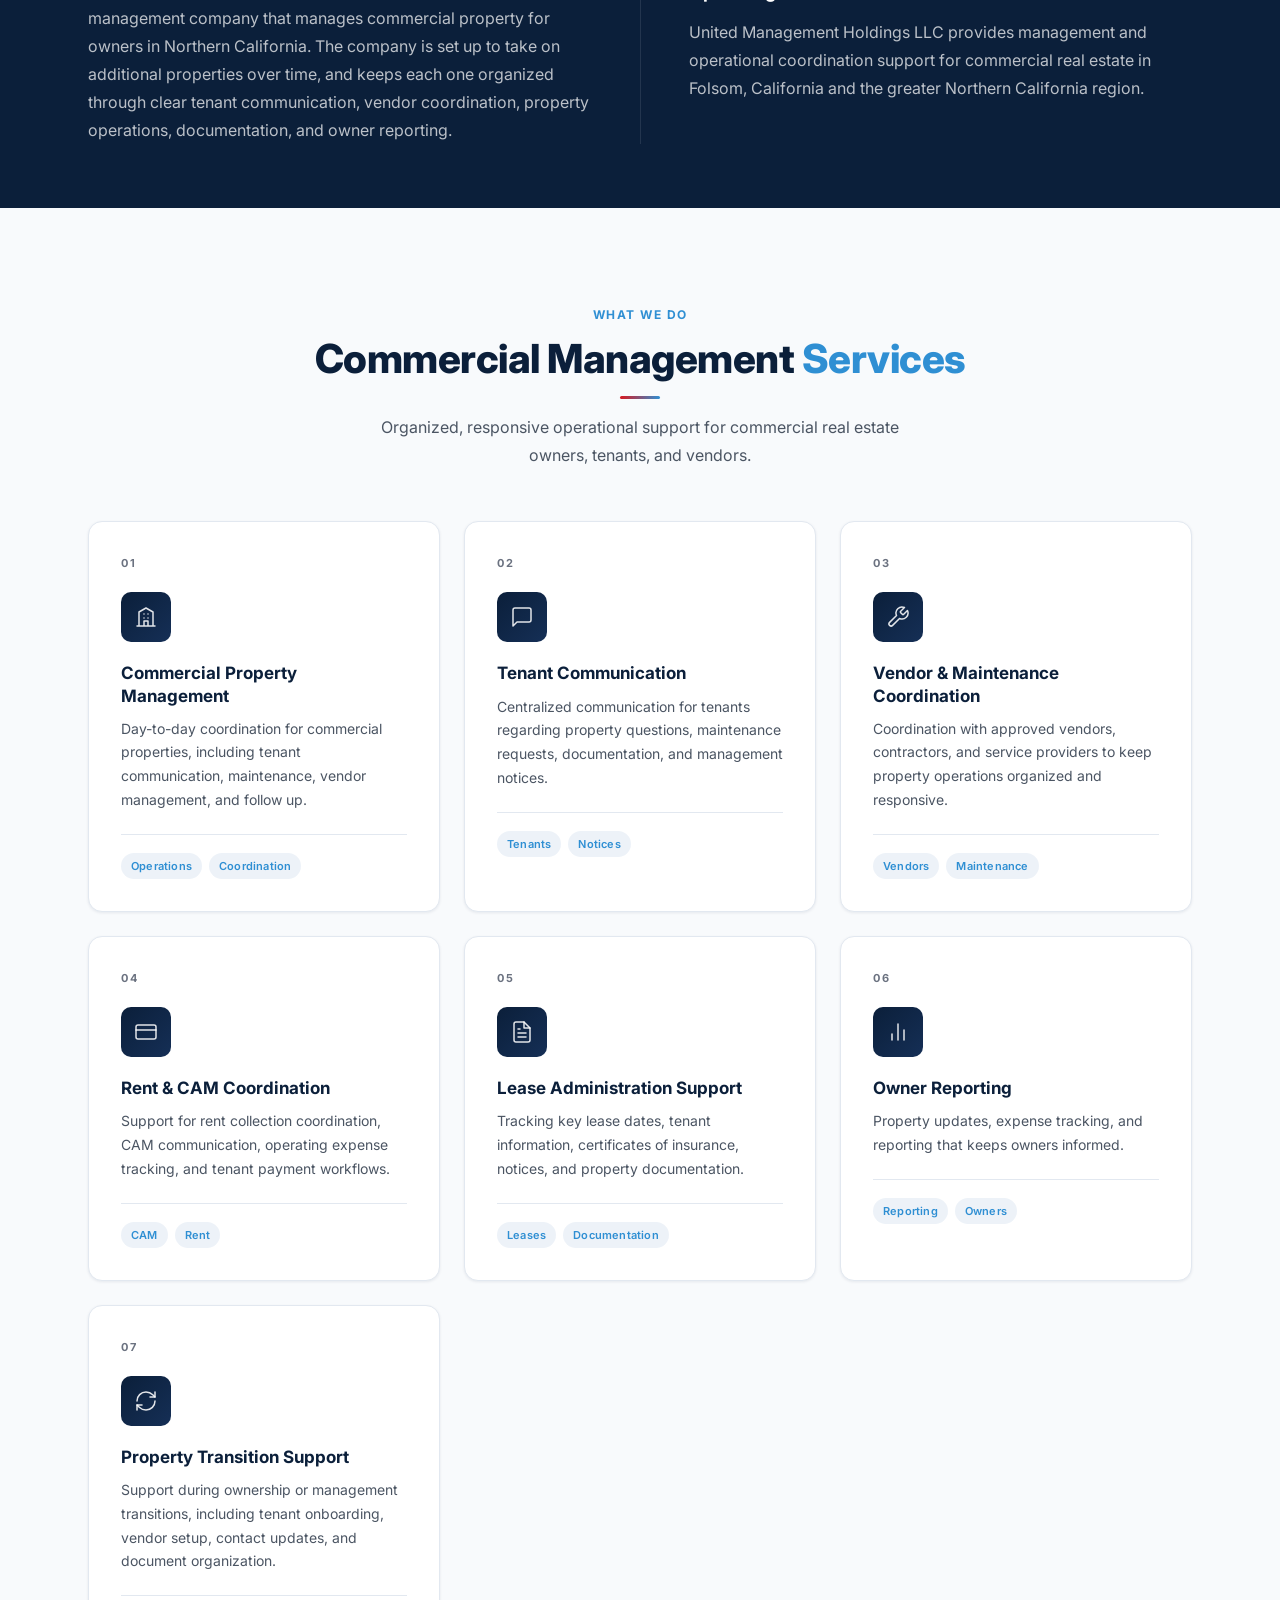
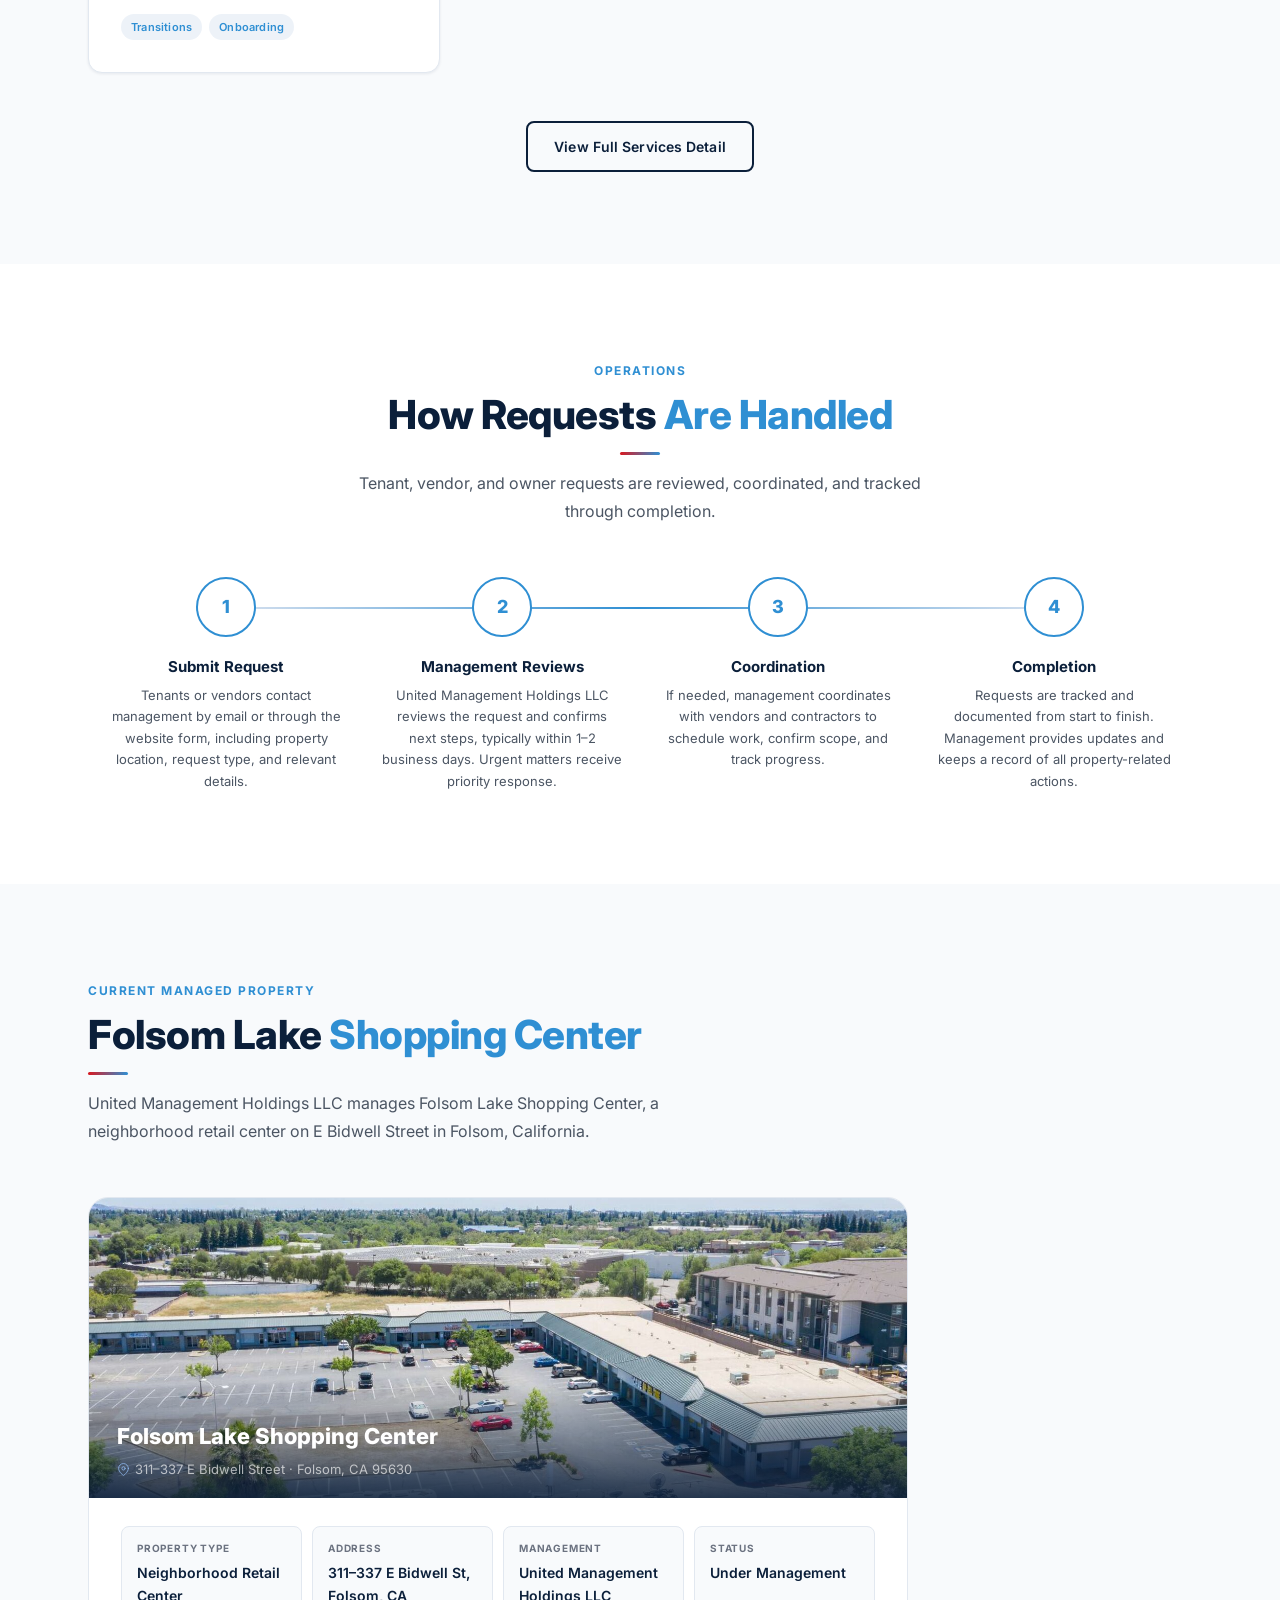
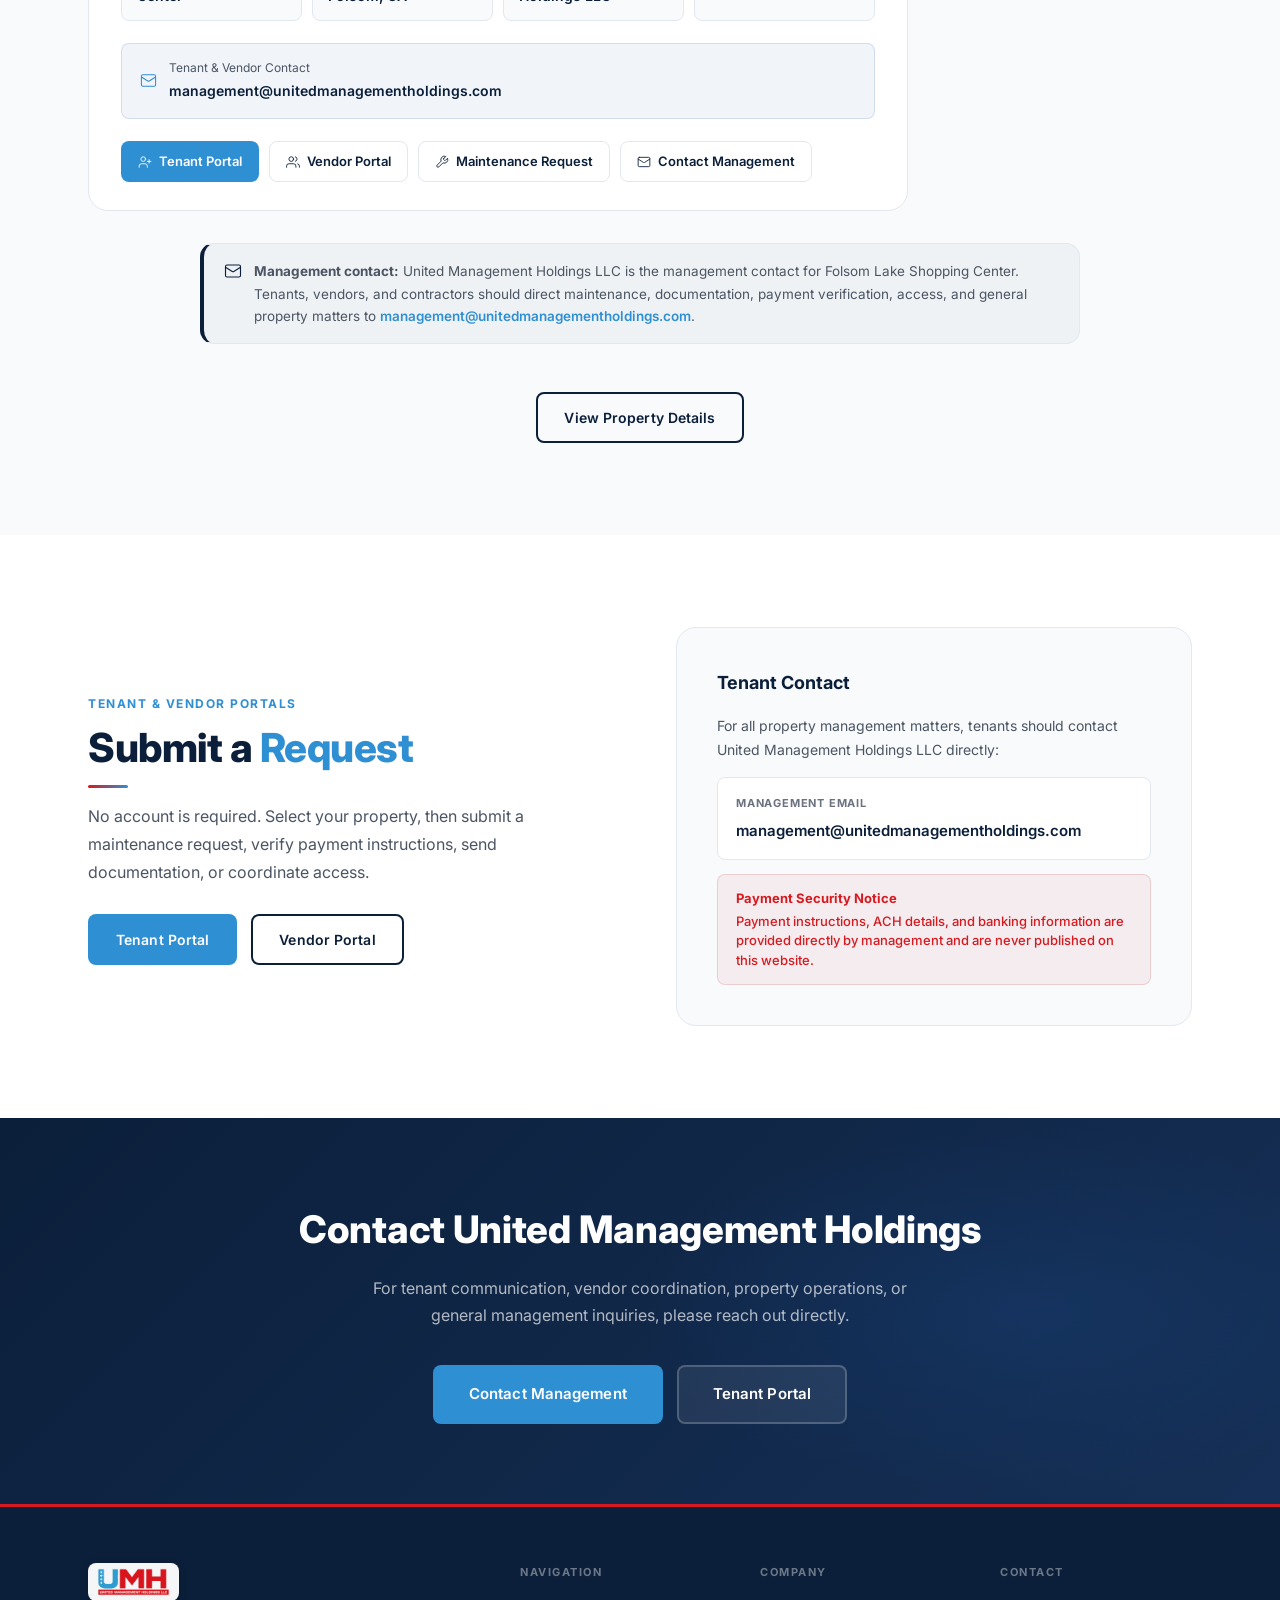
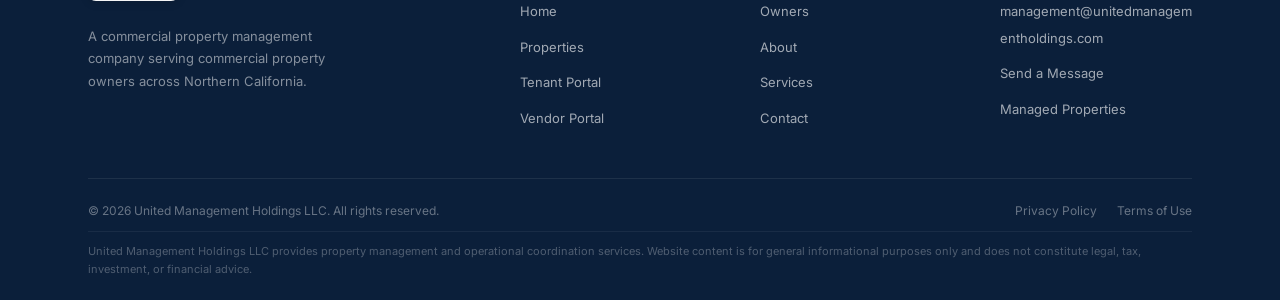
==== commit ac99c96a: "Polish #2: management-contact notices, 911-safe emergency wording, maintenance helper, payment FAQ, " ====
--- a/index.html
+++ b/index.html
@@ -22,11 +22,11 @@
     "@context": "https://schema.org",
     "@type": "ProfessionalService",
     "name": "United Management Holdings LLC",
-    "description": "Commercial property management and asset operations. Manager of Folsom Lake Shopping Center, 311-337 E Bidwell Street, Folsom, CA 95630.",
+    "description": "Commercial property management company managing Folsom Lake Shopping Center, 311-337 E Bidwell Street, Folsom, CA 95630. Tenant communication, vendor coordination, and owner reporting in Northern California.",
     "url": "https://www.unitedmanagementholdings.com",
     "email": "management@unitedmanagementholdings.com",
     "image": "https://www.unitedmanagementholdings.com/assets/umh-og-folsom.jpg",
-    "areaServed": { "@type": "Place", "name": "Folsom, California" },
+    "areaServed": { "@type": "Place", "name": "Northern California" },
     "serviceType": "Commercial Property Management",
     "address": {
       "@type": "PostalAddress",
@@ -436,6 +436,11 @@
       </div>
     </div>
 
+    <div class="mgmt-notice center" style="margin-top:32px;">
+      <svg viewBox="0 0 24 24" fill="none" stroke="currentColor" stroke-width="1.5" stroke-linecap="round" stroke-linejoin="round"><rect x="2" y="4" width="20" height="16" rx="2"/><path d="m22 7-8.97 5.7a1.94 1.94 0 0 1-2.06 0L2 7"/></svg>
+      <p><strong>Management contact:</strong> United Management Holdings LLC is the management contact for Folsom Lake Shopping Center. Tenants, vendors, and contractors should direct maintenance, documentation, payment verification, access, and general property matters to <a href="mailto:management@unitedmanagementholdings.com">management@unitedmanagementholdings.com</a>.</p>
+    </div>
+
     <div class="text-center mt-48">
       <a href="properties.html" class="btn btn-outline-navy">View Property Details</a>
     </div>
--- a/css/style.css
+++ b/css/style.css
@@ -212,14 +212,15 @@
 .nav-links {
   display: flex;
   align-items: center;
-  gap: 6px;
+  gap: 3px;
 }
 .nav-links a {
   color: rgba(255,255,255,0.78);
-  font-size: 14px;
+  font-size: 13.5px;
   font-weight: 500;
-  padding: 7px 14px;
+  padding: 7px 11px;
   border-radius: 6px;
+  white-space: nowrap;
   transition: all var(--transition);
 }
 .nav-links a:hover {
@@ -231,7 +232,7 @@
   background: rgba(255,255,255,0.05);
   box-shadow: inset 0 -2px 0 rgba(255,255,255,0.38);
 }
-.nav-cta { margin-left: 12px; }
+.nav-cta { margin-left: 8px; }
 .hamburger {
   display: none;
   flex-direction: column;
@@ -254,7 +255,7 @@
   transition: all var(--transition);
 }
 
-@media (max-width: 820px) {
+@media (max-width: 1024px) {
   .hamburger { display: flex; }
   .nav-links {
     display: none;
@@ -1543,7 +1544,32 @@
   margin-bottom: 18px;
 }
 .doc-callout svg { width: 17px; height: 17px; color: var(--blue); flex-shrink: 0; margin-top: 1px; }
-.doc-callout a { color: var(--blue); font-weight: 600; }
+.doc-callout a { color: var(--blue); font-weight: 600; word-break: break-word; }
+
+/* Management contact notice */
+.mgmt-notice {
+  background: rgba(11,31,58,0.035);
+  border: 1px solid var(--border);
+  border-left: 4px solid var(--navy);
+  border-radius: var(--radius-lg);
+  padding: 16px 20px;
+  display: flex;
+  gap: 12px;
+  align-items: flex-start;
+  max-width: 880px;
+}
+.mgmt-notice svg { width: 18px; height: 18px; color: var(--navy); flex-shrink: 0; margin-top: 2px; }
+.mgmt-notice p { font-size: 13.5px; color: var(--text-sec); line-height: 1.65; margin: 0; min-width: 0; }
+.mgmt-notice a { color: var(--blue); font-weight: 600; word-break: break-word; }
+.mgmt-notice.center { margin-left: auto; margin-right: auto; }
+
+/* Collapsible helper note (e.g. what to include in a request) */
+.help-note { background: var(--white); border: 1px solid var(--border); border-radius: var(--radius); padding: 12px 16px; margin-bottom: 18px; }
+.help-note summary { font-size: 13.5px; font-weight: 700; color: var(--navy); cursor: pointer; list-style: none; display: flex; align-items: center; justify-content: space-between; gap: 12px; }
+.help-note summary::-webkit-details-marker { display: none; }
+.help-note summary::after { content: "+"; color: var(--blue); font-weight: 400; font-size: 18px; line-height: 1; flex-shrink: 0; }
+.help-note[open] summary::after { content: "\2212"; }
+.help-note p { font-size: 13px; color: var(--text-sec); line-height: 1.65; margin: 10px 0 0; }
 
 /* Conditional form field groups (hidden until relevant action) */
 [data-cond] { display: none; }
